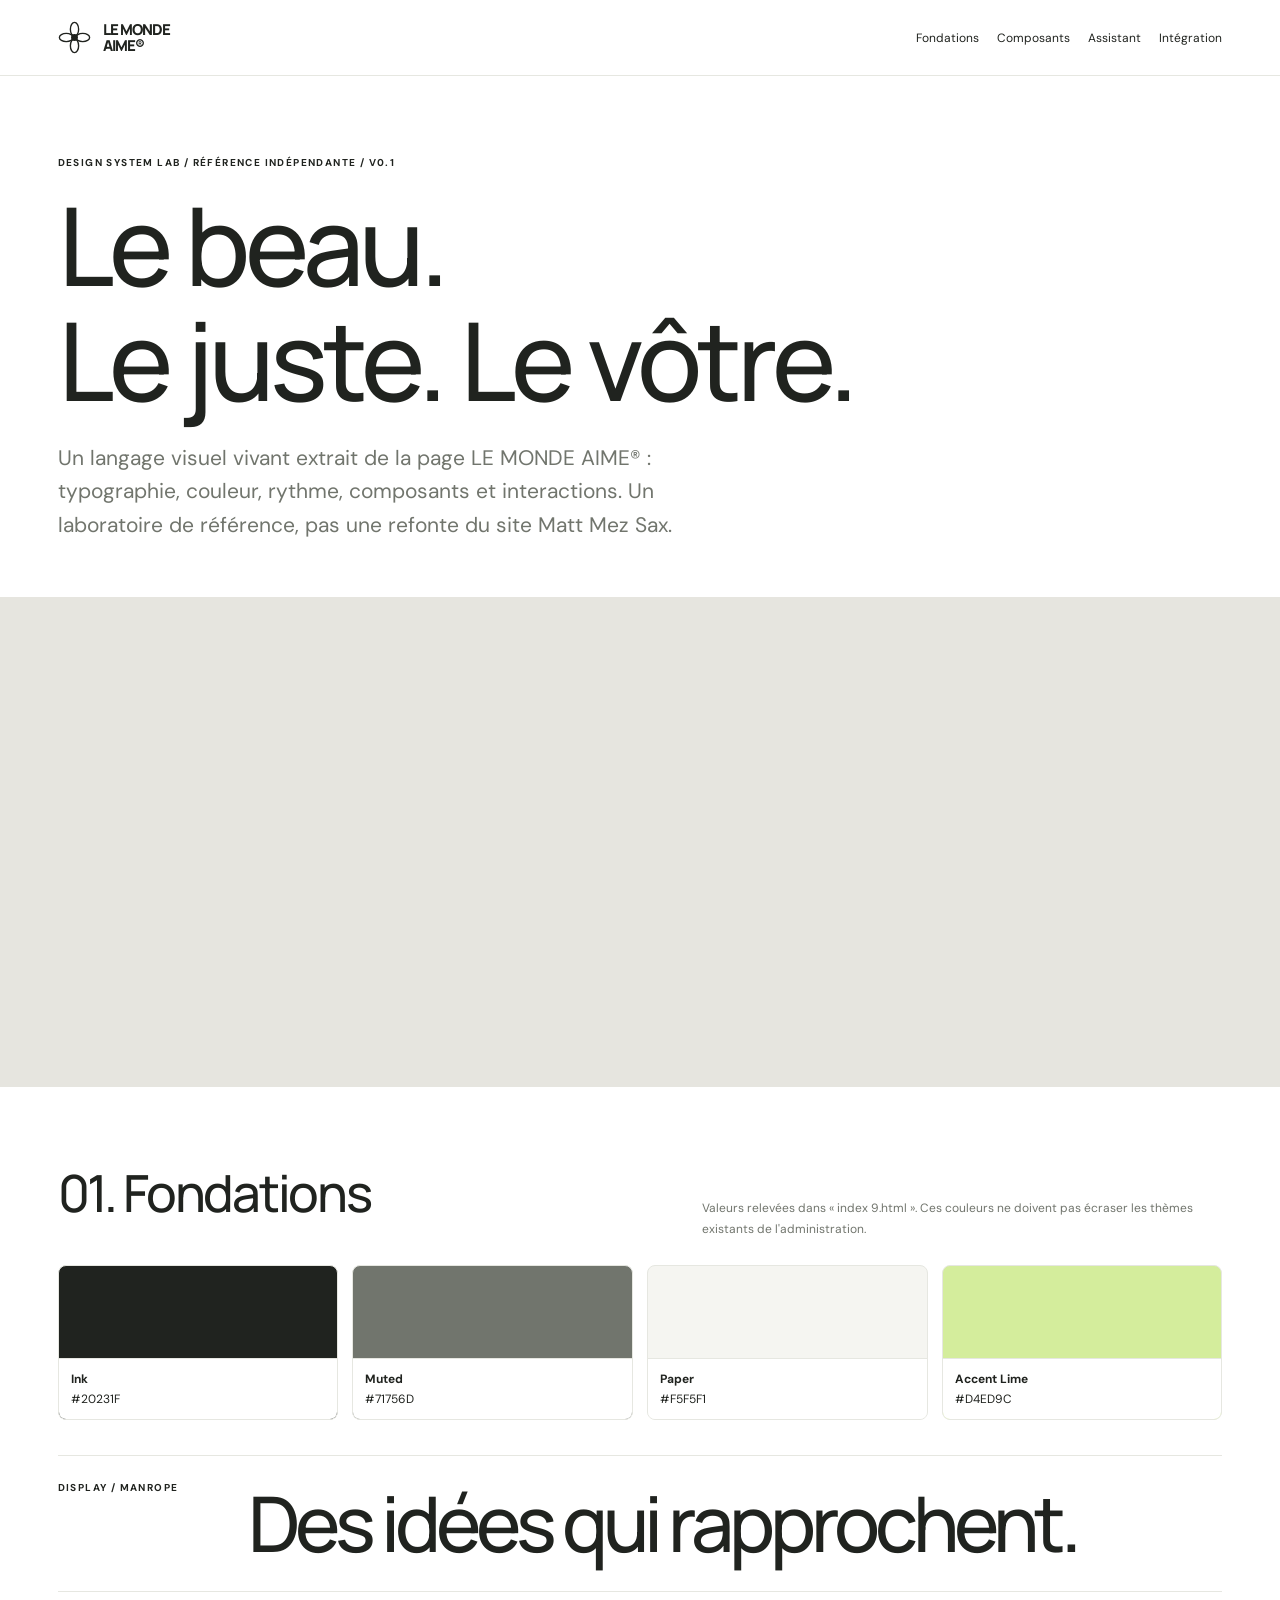
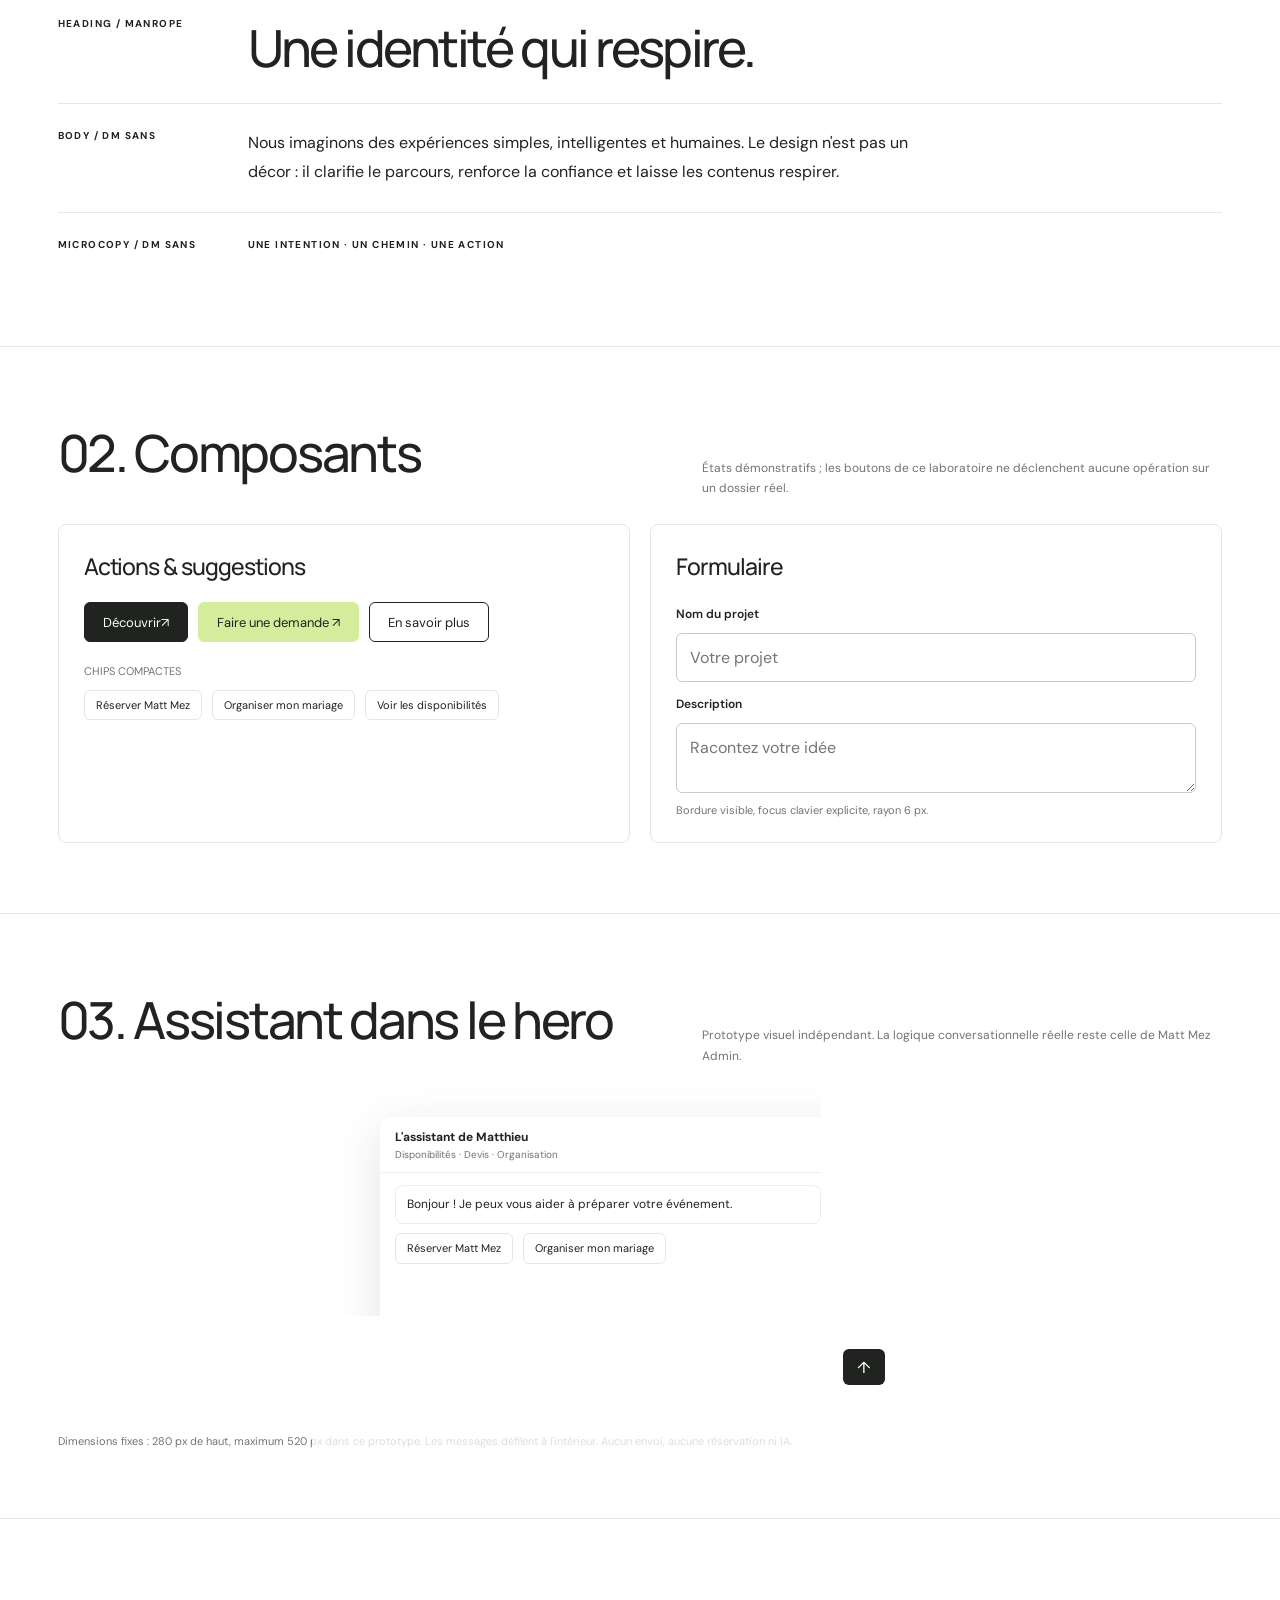
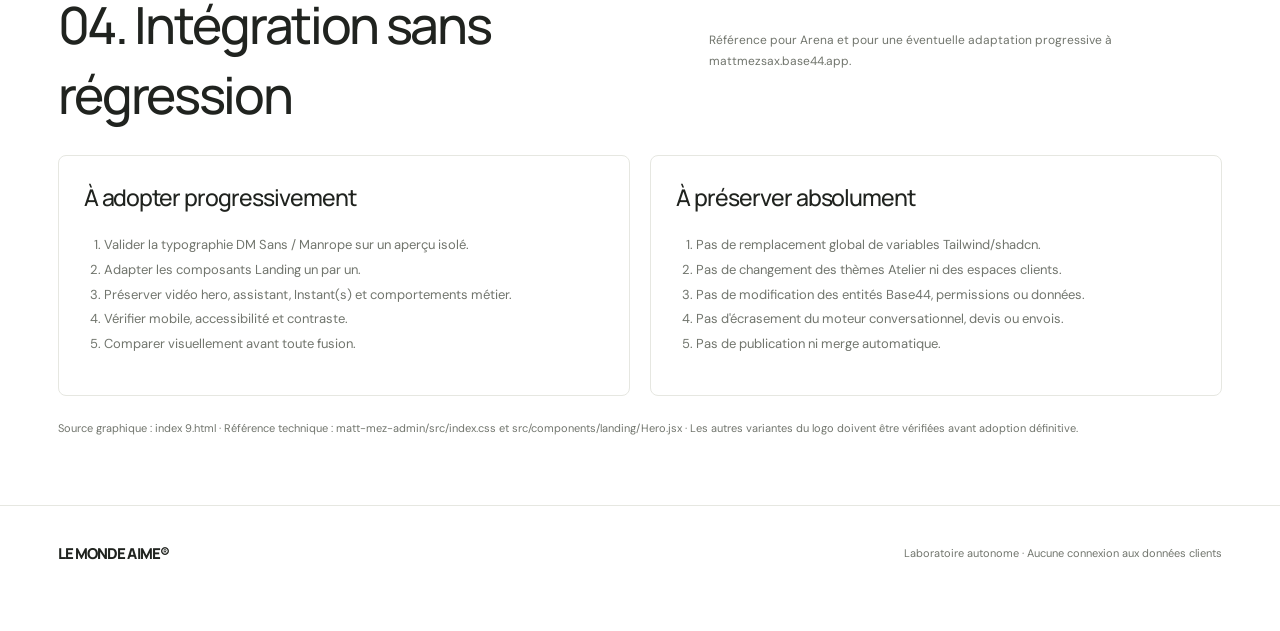
==== index.html @ 3b931509 "Add standalone AIME design system reference lab" ====
<!doctype html>
<html lang="fr"><head><meta charset="utf-8"><meta name="viewport" content="width=device-width,initial-scale=1"><meta name="theme-color" content="#ffffff"><title>LE MONDE AIME® — Design System Lab</title>
<link rel="preconnect" href="https://fonts.googleapis.com"><link rel="preconnect" href="https://fonts.gstatic.com" crossorigin><link href="https://fonts.googleapis.com/css2?family=DM+Sans:wght@400;500;600;700&family=Manrope:wght@400;500;600;700;800&display=swap" rel="stylesheet">
<style>
:root{--ink:#20231f;--muted:#71756d;--line:#e6e7e1;--paper:#f5f5f1;--lime:#d4ed9c;--white:#fff;--body:"DM Sans",sans-serif;--heading:"Manrope",sans-serif;--space:clamp(20px,4.5vw,72px);--ease:cubic-bezier(.22,1,.36,1);--radius:8px}
*{box-sizing:border-box}html{scroll-behavior:smooth}body{margin:0;color:var(--ink);background:#fff;font-family:var(--body);-webkit-font-smoothing:antialiased}h1,h2,h3,p{margin:0}h1,h2,h3{font-family:var(--heading);font-weight:500;letter-spacing:-.045em}a{color:inherit}button,input,textarea{font:inherit}button{cursor:pointer}button:focus-visible,a:focus-visible,input:focus-visible,textarea:focus-visible{outline:2px solid #587238;outline-offset:4px} .wrap{max-width:1480px;margin:auto;padding-inline:var(--space)}.top{display:flex;justify-content:space-between;align-items:center;gap:20px;min-height:76px;border-bottom:1px solid var(--line)}.wordmark{display:flex;align-items:center;gap:12px;font:800 15px/1.03 var(--heading);letter-spacing:-.06em;text-decoration:none}.mark{width:33px;height:33px;color:var(--ink)}.top nav{display:flex;flex-wrap:wrap;gap:18px;font-size:12px}.top nav a{text-decoration:none}.eyebrow{font-size:10px;letter-spacing:.14em;text-transform:uppercase;font-weight:700}.intro{padding-block:80px 55px}.intro h1{font-size:clamp(48px,8.5vw,112px);max-width:980px;line-height:1.06;margin:18px 0 24px}.lead{font-size:clamp(15px,1.7vw,21px);color:var(--muted);line-height:1.6;max-width:690px}.hero-image{height:min(50vw,490px);min-height:250px;background:#e6e5df url("https://images.unsplash.com/photo-1475924156734-496f6cac6ec1?auto=format&fit=crop&w=1800&q=85") center/cover}.section{padding-block:70px;border-bottom:1px solid var(--line)}.section-heading{display:flex;align-items:baseline;justify-content:space-between;gap:20px;margin-bottom:26px}.section h2{font-size:clamp(30px,4vw,52px)}.note{font-size:12px;color:var(--muted);line-height:1.7;max-width:520px}.grid{display:grid;grid-template-columns:repeat(4,minmax(0,1fr));gap:14px}.swatch{min-height:155px;border:1px solid var(--line);border-radius:var(--radius);display:flex;flex-direction:column;justify-content:end;overflow:hidden}.swatch span{padding:12px;background:#fff;font-size:12px;border-top:1px solid var(--line)}.swatch b{display:block;margin-bottom:4px}.type-row{display:grid;grid-template-columns:165px 1fr;gap:25px;padding:25px 0;border-top:1px solid var(--line)}.type-row .sample{min-width:0}.display{font:500 clamp(40px,6vw,86px)/1.1 var(--heading);letter-spacing:-.065em}.heading{font:500 clamp(28px,4vw,52px)/1.2 var(--heading);letter-spacing:-.05em}.bodycopy{font-size:16px;line-height:1.8;max-width:690px}.components{display:grid;grid-template-columns:1fr 1fr;gap:20px}.panel{border:1px solid var(--line);padding:25px;border-radius:var(--radius);min-width:0}.panel h3{font-size:23px;margin-bottom:20px}.stack{display:flex;gap:10px;flex-wrap:wrap;align-items:center}.btn,.chip{min-height:40px;display:inline-flex;align-items:center;justify-content:center;padding:10px 18px;border:1px solid var(--ink);background:#fff;border-radius:6px;text-decoration:none;font-size:13px;color:var(--ink);transition:transform .2s var(--ease),background .2s}.btn:hover,.chip:hover{transform:translateY(-2px)}.btn.dark{background:var(--ink);color:#fff}.btn.lime{background:var(--lime);border-color:var(--lime)}.chip{min-height:30px;font-size:11px;padding:6px 11px;border-color:var(--line)}.field{display:block;width:100%;margin:10px 0;padding:13px;border:1px solid #c9ccc2;border-radius:6px;background:#fff;color:var(--ink)}.field-label{font-size:12px;font-weight:600}.glass-demo{min-height:330px;padding:20px;display:grid;place-items:center;background:url("https://images.unsplash.com/photo-1519741497674-611481863552?auto=format&fit=crop&w=1200&q=80") center/cover;border-radius:8px}.chat{width:min(100%,520px);height:280px;display:flex;flex-direction:column;border-radius:12px;background:rgba(255,255,255,.76);backdrop-filter:blur(20px);-webkit-backdrop-filter:blur(20px);border:1px solid rgba(255,255,255,.65);box-shadow:0 12px 45px #1e241d20;overflow:hidden}.chat-head,.chat-foot{padding:11px 14px;flex:none}.chat-head{border-bottom:1px solid #20231f16;font-size:12px;font-weight:700}.chat-head small{display:block;color:var(--muted);font-weight:400;margin-top:3px}.chat-log{overflow-y:auto;flex:1;min-height:0;padding:12px 14px;font-size:12px;line-height:1.55}.bubble{background:#ffffffd9;border:1px solid #20231f14;border-radius:8px;padding:9px 11px;max-width:87%;margin-bottom:9px}.chat-foot{border-top:1px solid #20231f18;display:flex;gap:7px}.chat-foot input{flex:1;min-width:0;border:1px solid #20231f25;border-radius:6px;background:#fff9;padding:9px;font-size:12px}.chat-foot button{background:var(--ink);color:white;border:0;border-radius:6px;padding:0 14px}.list{font-size:13px;line-height:1.9;padding-left:20px;color:var(--muted)}.mini{font-size:11px;color:var(--muted)}.footer{padding-block:40px 70px;display:flex;justify-content:space-between;gap:25px;flex-wrap:wrap}.copy{padding:10px 13px;background:var(--paper);border:1px solid var(--line);border-radius:5px;font-size:11px}.status{font-size:11px;color:var(--muted)}@media(max-width:800px){.grid{grid-template-columns:repeat(2,1fr)}.components{grid-template-columns:1fr}.type-row{grid-template-columns:1fr;gap:10px}.top{align-items:start;flex-direction:column;padding-block:20px}.intro{padding-block:55px 35px}}@media(prefers-reduced-motion:reduce){*,*:before,*:after{scroll-behavior:auto!important;transition:none!important}}
</style></head><body>
<header class="wrap top"><a class="wordmark" href="#" aria-label="LE MONDE AIME — Design System"><svg class="mark" viewBox="0 0 48 48" fill="none" aria-hidden="true"><circle cx="24" cy="24" r="5" fill="currentColor"/><g stroke="currentColor" stroke-width="2"><ellipse cx="24" cy="12" rx="6" ry="10"/><ellipse cx="24" cy="36" rx="6" ry="10"/><ellipse cx="12" cy="24" rx="10" ry="6"/><ellipse cx="36" cy="24" rx="10" ry="6"/></g></svg><span>LE MONDE<br>AIME®</span></a><nav aria-label="Sections"><a href="#fondations">Fondations</a><a href="#composants">Composants</a><a href="#assistant">Assistant</a><a href="#integration">Intégration</a></nav></header>
<main><div class="wrap intro"><div class="eyebrow">Design system lab / Référence indépendante / v0.1</div><h1>Le beau.<br>Le juste. Le vôtre.</h1><p class="lead">Un langage visuel vivant extrait de la page LE MONDE AIME® : typographie, couleur, rythme, composants et interactions. Un laboratoire de référence, pas une refonte du site Matt Mez Sax.</p></div><div class="hero-image" role="img" aria-label="Photographie éditoriale immersive"></div>
<section class="wrap section" id="fondations"><div class="section-heading"><h2>01. Fondations</h2><p class="note">Valeurs relevées dans « index 9.html ». Ces couleurs ne doivent pas écraser les thèmes existants de l'administration.</p></div><div class="grid">
<div class="swatch" style="background:#20231f"><span><b>Ink</b>#20231F</span></div><div class="swatch" style="background:#71756d"><span><b>Muted</b>#71756D</span></div><div class="swatch" style="background:#f5f5f1"><span><b>Paper</b>#F5F5F1</span></div><div class="swatch" style="background:#d4ed9c"><span><b>Accent Lime</b>#D4ED9C</span></div></div>
<div style="margin-top:35px"><div class="type-row"><span class="eyebrow">Display / Manrope</span><div class="sample display">Des idées qui rapprochent.</div></div><div class="type-row"><span class="eyebrow">Heading / Manrope</span><div class="sample heading">Une identité qui respire.</div></div><div class="type-row"><span class="eyebrow">Body / DM Sans</span><p class="sample bodycopy">Nous imaginons des expériences simples, intelligentes et humaines. Le design n'est pas un décor : il clarifie le parcours, renforce la confiance et laisse les contenus respirer.</p></div><div class="type-row"><span class="eyebrow">Microcopy / DM Sans</span><span class="eyebrow">Une intention · un chemin · une action</span></div></div></section>
<section class="wrap section" id="composants"><div class="section-heading"><h2>02. Composants</h2><p class="note">États démonstratifs ; les boutons de ce laboratoire ne déclenchent aucune opération sur un dossier réel.</p></div><div class="components"><div class="panel"><h3>Actions & suggestions</h3><div class="stack"><button class="btn dark" type="button">Découvrir <span aria-hidden="true">↗</span></button><button class="btn lime" type="button">Faire une demande ↗</button><button class="btn" type="button">En savoir plus</button></div><p class="mini" style="margin:22px 0 12px">CHIPS COMPACTES</p><div class="stack"><button class="chip" type="button">Réserver Matt Mez</button><button class="chip" type="button">Organiser mon mariage</button><button class="chip" type="button">Voir les disponibilités</button></div></div><div class="panel"><h3>Formulaire</h3><label class="field-label" for="name">Nom du projet</label><input class="field" id="name" placeholder="Votre projet"><label class="field-label" for="description">Description</label><textarea class="field" id="description" rows="2" placeholder="Racontez votre idée"></textarea><p class="mini">Bordure visible, focus clavier explicite, rayon 6 px.</p></div></div></section>
<section class="wrap section" id="assistant"><div class="section-heading"><h2>03. Assistant dans le hero</h2><p class="note">Prototype visuel indépendant. La logique conversationnelle réelle reste celle de Matt Mez Admin.</p></div><div class="glass-demo"><div class="chat"><div class="chat-head">L'assistant de Matthieu<small>Disponibilités · Devis · Organisation</small></div><div class="chat-log" id="messages" aria-live="polite"><div class="bubble">Bonjour ! Je peux vous aider à préparer votre événement.</div><div class="stack"><button type="button" class="chip" data-suggest="Je souhaite réserver Matt Mez.">Réserver Matt Mez</button><button type="button" class="chip" data-suggest="Je souhaite organiser mon mariage.">Organiser mon mariage</button></div></div><form class="chat-foot" id="demo-form"><input id="demo-input" aria-label="Votre message" placeholder="Écrivez votre message…"><button type="submit" aria-label="Afficher le message de démonstration">↑</button></form></div></div><p class="mini" style="margin-top:12px">Dimensions fixes : 280 px de haut, maximum 520 px dans ce prototype. Les messages défilent à l'intérieur. Aucun envoi, aucune réservation ni IA.</p></section>
<section class="wrap section" id="integration"><div class="section-heading"><h2>04. Intégration sans régression</h2><p class="note">Référence pour Arena et pour une éventuelle adaptation progressive à mattmezsax.base44.app.</p></div><div class="components"><div class="panel"><h3>À adopter progressivement</h3><ol class="list"><li>Valider la typographie DM Sans / Manrope sur un aperçu isolé.</li><li>Adapter les composants Landing un par un.</li><li>Préserver vidéo hero, assistant, Instant(s) et comportements métier.</li><li>Vérifier mobile, accessibilité et contraste.</li><li>Comparer visuellement avant toute fusion.</li></ol></div><div class="panel"><h3>À préserver absolument</h3><ol class="list"><li>Pas de remplacement global de variables Tailwind/shadcn.</li><li>Pas de changement des thèmes Atelier ni des espaces clients.</li><li>Pas de modification des entités Base44, permissions ou données.</li><li>Pas d'écrasement du moteur conversationnel, devis ou envois.</li><li>Pas de publication ni merge automatique.</li></ol></div></div><p class="mini" style="margin-top:25px">Source graphique : index 9.html · Référence technique : matt-mez-admin/src/index.css et src/components/landing/Hero.jsx · Les autres variantes du logo doivent être vérifiées avant adoption définitive.</p></section></main>
<footer class="wrap footer"><span class="wordmark">LE MONDE AIME®</span><span class="status">Laboratoire autonome · Aucune connexion aux données clients</span></footer>
<script>
document.querySelectorAll("[data-suggest]").forEach(b=>b.addEventListener("click",()=>{document.querySelector("#demo-input").value=b.dataset.suggest;document.querySelector("#demo-input").focus()}));
document.querySelector("#demo-form").addEventListener("submit",e=>{e.preventDefault();const input=document.querySelector("#demo-input"),v=input.value.trim();if(!v)return;const el=document.createElement("div");el.className="bubble";el.style.marginLeft="auto";el.textContent=v;document.querySelector("#messages").append(el);input.value="";document.querySelector("#messages").scrollTop=document.querySelector("#messages").scrollHeight});
</script></body></html>
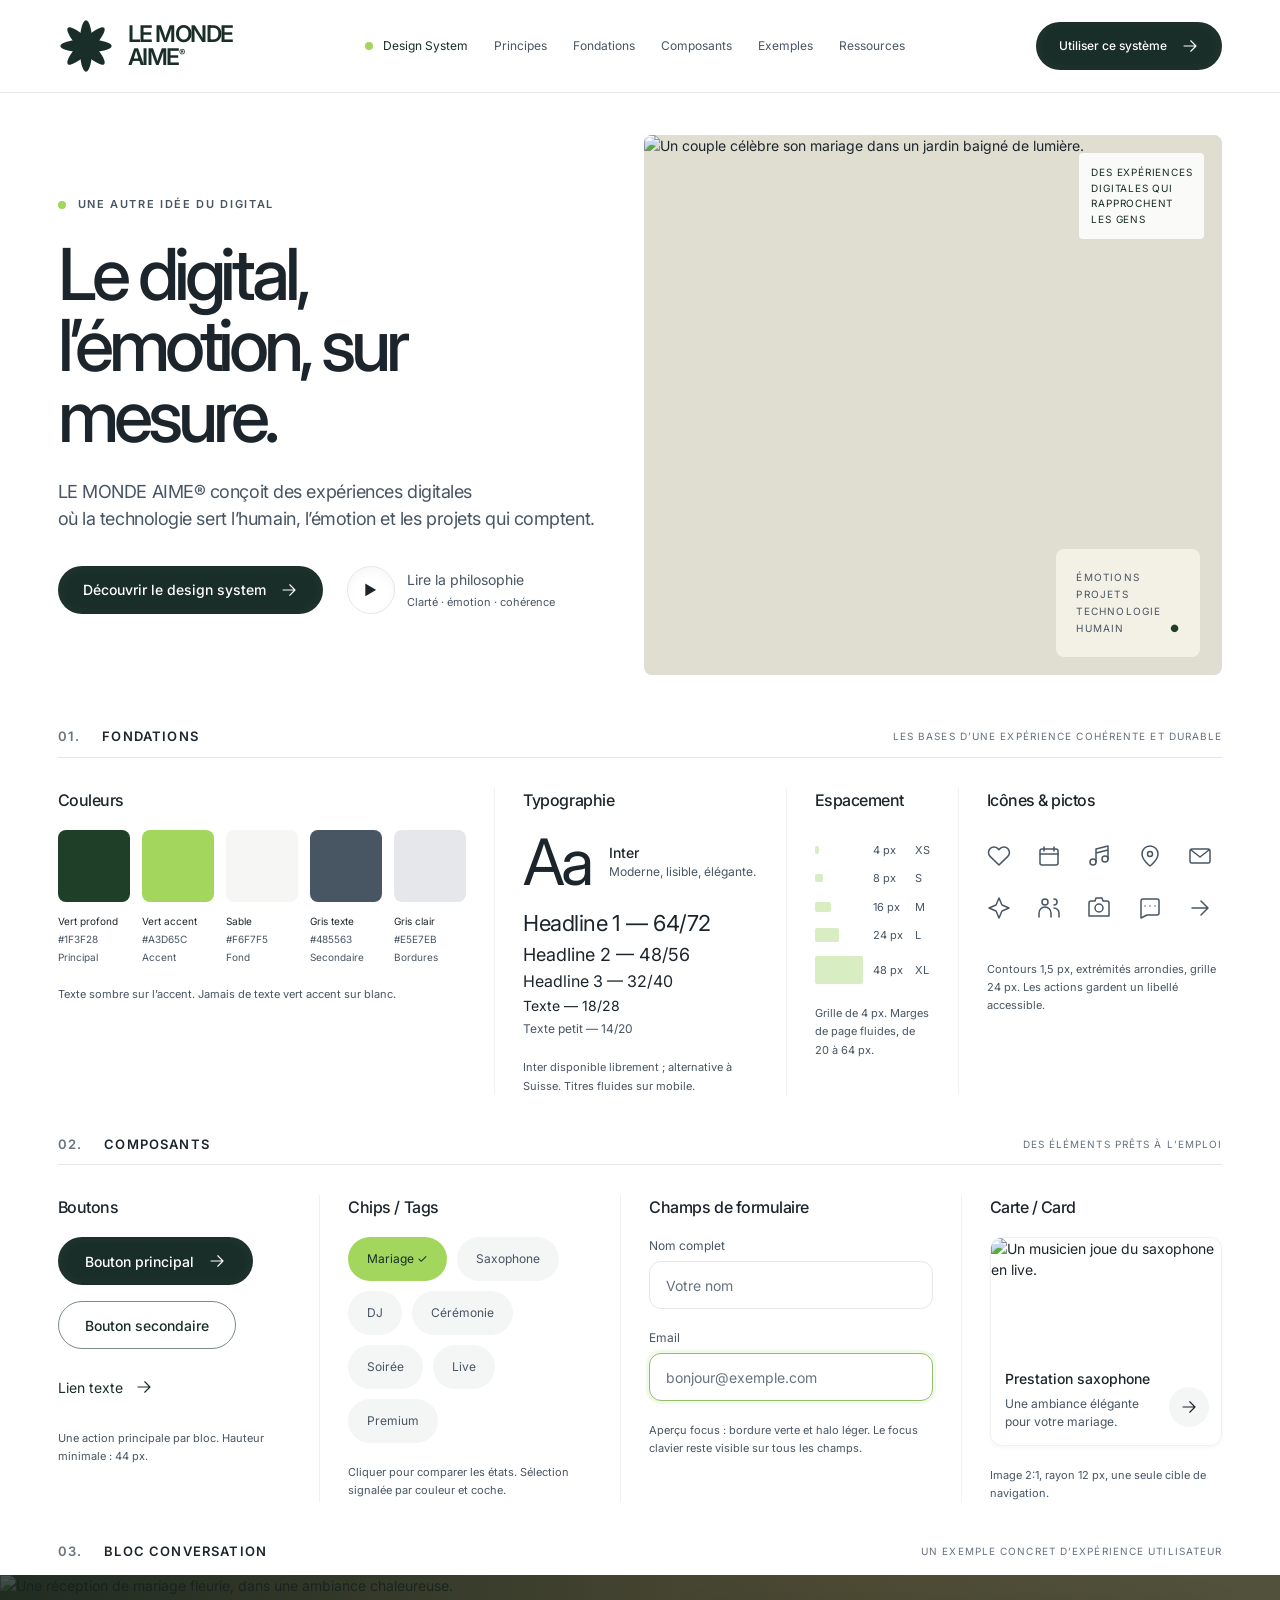
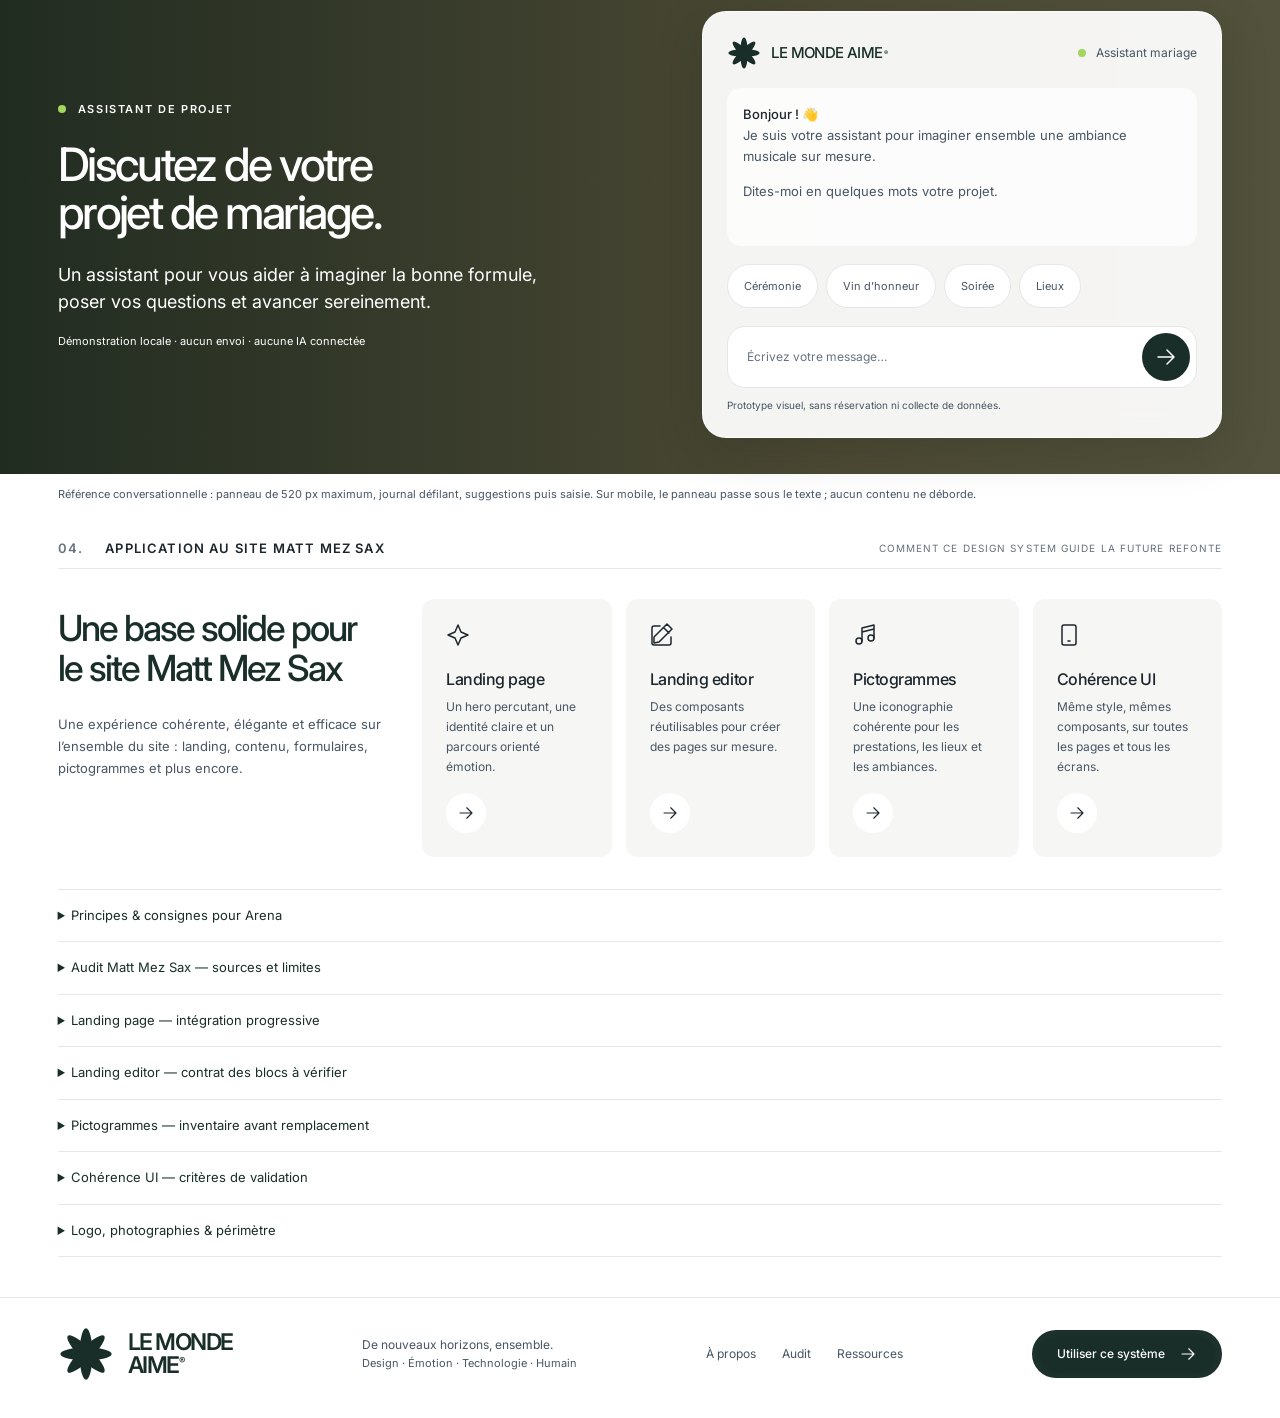
==== commit 770a84c7: "Rebuild editorial design system and local conversational reference Co-authored-by: mattmezstitchlab " ====
--- a/index.html
+++ b/index.html
@@ -1,20 +1,190 @@
 <!doctype html>
-<html lang="fr"><head><meta charset="utf-8"><meta name="viewport" content="width=device-width,initial-scale=1"><meta name="theme-color" content="#ffffff"><title>LE MONDE AIME® — Design System Lab</title>
-<link rel="preconnect" href="https://fonts.googleapis.com"><link rel="preconnect" href="https://fonts.gstatic.com" crossorigin><link href="https://fonts.googleapis.com/css2?family=DM+Sans:wght@400;500;600;700&family=Manrope:wght@400;500;600;700;800&display=swap" rel="stylesheet">
-<style>
-:root{--ink:#20231f;--muted:#71756d;--line:#e6e7e1;--paper:#f5f5f1;--lime:#d4ed9c;--white:#fff;--body:"DM Sans",sans-serif;--heading:"Manrope",sans-serif;--space:clamp(20px,4.5vw,72px);--ease:cubic-bezier(.22,1,.36,1);--radius:8px}
-*{box-sizing:border-box}html{scroll-behavior:smooth}body{margin:0;color:var(--ink);background:#fff;font-family:var(--body);-webkit-font-smoothing:antialiased}h1,h2,h3,p{margin:0}h1,h2,h3{font-family:var(--heading);font-weight:500;letter-spacing:-.045em}a{color:inherit}button,input,textarea{font:inherit}button{cursor:pointer}button:focus-visible,a:focus-visible,input:focus-visible,textarea:focus-visible{outline:2px solid #587238;outline-offset:4px} .wrap{max-width:1480px;margin:auto;padding-inline:var(--space)}.top{display:flex;justify-content:space-between;align-items:center;gap:20px;min-height:76px;border-bottom:1px solid var(--line)}.wordmark{display:flex;align-items:center;gap:12px;font:800 15px/1.03 var(--heading);letter-spacing:-.06em;text-decoration:none}.mark{width:33px;height:33px;color:var(--ink)}.top nav{display:flex;flex-wrap:wrap;gap:18px;font-size:12px}.top nav a{text-decoration:none}.eyebrow{font-size:10px;letter-spacing:.14em;text-transform:uppercase;font-weight:700}.intro{padding-block:80px 55px}.intro h1{font-size:clamp(48px,8.5vw,112px);max-width:980px;line-height:1.06;margin:18px 0 24px}.lead{font-size:clamp(15px,1.7vw,21px);color:var(--muted);line-height:1.6;max-width:690px}.hero-image{height:min(50vw,490px);min-height:250px;background:#e6e5df url("https://images.unsplash.com/photo-1475924156734-496f6cac6ec1?auto=format&fit=crop&w=1800&q=85") center/cover}.section{padding-block:70px;border-bottom:1px solid var(--line)}.section-heading{display:flex;align-items:baseline;justify-content:space-between;gap:20px;margin-bottom:26px}.section h2{font-size:clamp(30px,4vw,52px)}.note{font-size:12px;color:var(--muted);line-height:1.7;max-width:520px}.grid{display:grid;grid-template-columns:repeat(4,minmax(0,1fr));gap:14px}.swatch{min-height:155px;border:1px solid var(--line);border-radius:var(--radius);display:flex;flex-direction:column;justify-content:end;overflow:hidden}.swatch span{padding:12px;background:#fff;font-size:12px;border-top:1px solid var(--line)}.swatch b{display:block;margin-bottom:4px}.type-row{display:grid;grid-template-columns:165px 1fr;gap:25px;padding:25px 0;border-top:1px solid var(--line)}.type-row .sample{min-width:0}.display{font:500 clamp(40px,6vw,86px)/1.1 var(--heading);letter-spacing:-.065em}.heading{font:500 clamp(28px,4vw,52px)/1.2 var(--heading);letter-spacing:-.05em}.bodycopy{font-size:16px;line-height:1.8;max-width:690px}.components{display:grid;grid-template-columns:1fr 1fr;gap:20px}.panel{border:1px solid var(--line);padding:25px;border-radius:var(--radius);min-width:0}.panel h3{font-size:23px;margin-bottom:20px}.stack{display:flex;gap:10px;flex-wrap:wrap;align-items:center}.btn,.chip{min-height:40px;display:inline-flex;align-items:center;justify-content:center;padding:10px 18px;border:1px solid var(--ink);background:#fff;border-radius:6px;text-decoration:none;font-size:13px;color:var(--ink);transition:transform .2s var(--ease),background .2s}.btn:hover,.chip:hover{transform:translateY(-2px)}.btn.dark{background:var(--ink);color:#fff}.btn.lime{background:var(--lime);border-color:var(--lime)}.chip{min-height:30px;font-size:11px;padding:6px 11px;border-color:var(--line)}.field{display:block;width:100%;margin:10px 0;padding:13px;border:1px solid #c9ccc2;border-radius:6px;background:#fff;color:var(--ink)}.field-label{font-size:12px;font-weight:600}.glass-demo{min-height:330px;padding:20px;display:grid;place-items:center;background:url("https://images.unsplash.com/photo-1519741497674-611481863552?auto=format&fit=crop&w=1200&q=80") center/cover;border-radius:8px}.chat{width:min(100%,520px);height:280px;display:flex;flex-direction:column;border-radius:12px;background:rgba(255,255,255,.76);backdrop-filter:blur(20px);-webkit-backdrop-filter:blur(20px);border:1px solid rgba(255,255,255,.65);box-shadow:0 12px 45px #1e241d20;overflow:hidden}.chat-head,.chat-foot{padding:11px 14px;flex:none}.chat-head{border-bottom:1px solid #20231f16;font-size:12px;font-weight:700}.chat-head small{display:block;color:var(--muted);font-weight:400;margin-top:3px}.chat-log{overflow-y:auto;flex:1;min-height:0;padding:12px 14px;font-size:12px;line-height:1.55}.bubble{background:#ffffffd9;border:1px solid #20231f14;border-radius:8px;padding:9px 11px;max-width:87%;margin-bottom:9px}.chat-foot{border-top:1px solid #20231f18;display:flex;gap:7px}.chat-foot input{flex:1;min-width:0;border:1px solid #20231f25;border-radius:6px;background:#fff9;padding:9px;font-size:12px}.chat-foot button{background:var(--ink);color:white;border:0;border-radius:6px;padding:0 14px}.list{font-size:13px;line-height:1.9;padding-left:20px;color:var(--muted)}.mini{font-size:11px;color:var(--muted)}.footer{padding-block:40px 70px;display:flex;justify-content:space-between;gap:25px;flex-wrap:wrap}.copy{padding:10px 13px;background:var(--paper);border:1px solid var(--line);border-radius:5px;font-size:11px}.status{font-size:11px;color:var(--muted)}@media(max-width:800px){.grid{grid-template-columns:repeat(2,1fr)}.components{grid-template-columns:1fr}.type-row{grid-template-columns:1fr;gap:10px}.top{align-items:start;flex-direction:column;padding-block:20px}.intro{padding-block:55px 35px}}@media(prefers-reduced-motion:reduce){*,*:before,*:after{scroll-behavior:auto!important;transition:none!important}}
-</style></head><body>
-<header class="wrap top"><a class="wordmark" href="#" aria-label="LE MONDE AIME — Design System"><svg class="mark" viewBox="0 0 48 48" fill="none" aria-hidden="true"><circle cx="24" cy="24" r="5" fill="currentColor"/><g stroke="currentColor" stroke-width="2"><ellipse cx="24" cy="12" rx="6" ry="10"/><ellipse cx="24" cy="36" rx="6" ry="10"/><ellipse cx="12" cy="24" rx="10" ry="6"/><ellipse cx="36" cy="24" rx="10" ry="6"/></g></svg><span>LE MONDE<br>AIME®</span></a><nav aria-label="Sections"><a href="#fondations">Fondations</a><a href="#composants">Composants</a><a href="#assistant">Assistant</a><a href="#integration">Intégration</a></nav></header>
-<main><div class="wrap intro"><div class="eyebrow">Design system lab / Référence indépendante / v0.1</div><h1>Le beau.<br>Le juste. Le vôtre.</h1><p class="lead">Un langage visuel vivant extrait de la page LE MONDE AIME® : typographie, couleur, rythme, composants et interactions. Un laboratoire de référence, pas une refonte du site Matt Mez Sax.</p></div><div class="hero-image" role="img" aria-label="Photographie éditoriale immersive"></div>
-<section class="wrap section" id="fondations"><div class="section-heading"><h2>01. Fondations</h2><p class="note">Valeurs relevées dans « index 9.html ». Ces couleurs ne doivent pas écraser les thèmes existants de l'administration.</p></div><div class="grid">
-<div class="swatch" style="background:#20231f"><span><b>Ink</b>#20231F</span></div><div class="swatch" style="background:#71756d"><span><b>Muted</b>#71756D</span></div><div class="swatch" style="background:#f5f5f1"><span><b>Paper</b>#F5F5F1</span></div><div class="swatch" style="background:#d4ed9c"><span><b>Accent Lime</b>#D4ED9C</span></div></div>
-<div style="margin-top:35px"><div class="type-row"><span class="eyebrow">Display / Manrope</span><div class="sample display">Des idées qui rapprochent.</div></div><div class="type-row"><span class="eyebrow">Heading / Manrope</span><div class="sample heading">Une identité qui respire.</div></div><div class="type-row"><span class="eyebrow">Body / DM Sans</span><p class="sample bodycopy">Nous imaginons des expériences simples, intelligentes et humaines. Le design n'est pas un décor : il clarifie le parcours, renforce la confiance et laisse les contenus respirer.</p></div><div class="type-row"><span class="eyebrow">Microcopy / DM Sans</span><span class="eyebrow">Une intention · un chemin · une action</span></div></div></section>
-<section class="wrap section" id="composants"><div class="section-heading"><h2>02. Composants</h2><p class="note">États démonstratifs ; les boutons de ce laboratoire ne déclenchent aucune opération sur un dossier réel.</p></div><div class="components"><div class="panel"><h3>Actions & suggestions</h3><div class="stack"><button class="btn dark" type="button">Découvrir <span aria-hidden="true">↗</span></button><button class="btn lime" type="button">Faire une demande ↗</button><button class="btn" type="button">En savoir plus</button></div><p class="mini" style="margin:22px 0 12px">CHIPS COMPACTES</p><div class="stack"><button class="chip" type="button">Réserver Matt Mez</button><button class="chip" type="button">Organiser mon mariage</button><button class="chip" type="button">Voir les disponibilités</button></div></div><div class="panel"><h3>Formulaire</h3><label class="field-label" for="name">Nom du projet</label><input class="field" id="name" placeholder="Votre projet"><label class="field-label" for="description">Description</label><textarea class="field" id="description" rows="2" placeholder="Racontez votre idée"></textarea><p class="mini">Bordure visible, focus clavier explicite, rayon 6 px.</p></div></div></section>
-<section class="wrap section" id="assistant"><div class="section-heading"><h2>03. Assistant dans le hero</h2><p class="note">Prototype visuel indépendant. La logique conversationnelle réelle reste celle de Matt Mez Admin.</p></div><div class="glass-demo"><div class="chat"><div class="chat-head">L'assistant de Matthieu<small>Disponibilités · Devis · Organisation</small></div><div class="chat-log" id="messages" aria-live="polite"><div class="bubble">Bonjour ! Je peux vous aider à préparer votre événement.</div><div class="stack"><button type="button" class="chip" data-suggest="Je souhaite réserver Matt Mez.">Réserver Matt Mez</button><button type="button" class="chip" data-suggest="Je souhaite organiser mon mariage.">Organiser mon mariage</button></div></div><form class="chat-foot" id="demo-form"><input id="demo-input" aria-label="Votre message" placeholder="Écrivez votre message…"><button type="submit" aria-label="Afficher le message de démonstration">↑</button></form></div></div><p class="mini" style="margin-top:12px">Dimensions fixes : 280 px de haut, maximum 520 px dans ce prototype. Les messages défilent à l'intérieur. Aucun envoi, aucune réservation ni IA.</p></section>
-<section class="wrap section" id="integration"><div class="section-heading"><h2>04. Intégration sans régression</h2><p class="note">Référence pour Arena et pour une éventuelle adaptation progressive à mattmezsax.base44.app.</p></div><div class="components"><div class="panel"><h3>À adopter progressivement</h3><ol class="list"><li>Valider la typographie DM Sans / Manrope sur un aperçu isolé.</li><li>Adapter les composants Landing un par un.</li><li>Préserver vidéo hero, assistant, Instant(s) et comportements métier.</li><li>Vérifier mobile, accessibilité et contraste.</li><li>Comparer visuellement avant toute fusion.</li></ol></div><div class="panel"><h3>À préserver absolument</h3><ol class="list"><li>Pas de remplacement global de variables Tailwind/shadcn.</li><li>Pas de changement des thèmes Atelier ni des espaces clients.</li><li>Pas de modification des entités Base44, permissions ou données.</li><li>Pas d'écrasement du moteur conversationnel, devis ou envois.</li><li>Pas de publication ni merge automatique.</li></ol></div></div><p class="mini" style="margin-top:25px">Source graphique : index 9.html · Référence technique : matt-mez-admin/src/index.css et src/components/landing/Hero.jsx · Les autres variantes du logo doivent être vérifiées avant adoption définitive.</p></section></main>
-<footer class="wrap footer"><span class="wordmark">LE MONDE AIME®</span><span class="status">Laboratoire autonome · Aucune connexion aux données clients</span></footer>
-<script>
-document.querySelectorAll("[data-suggest]").forEach(b=>b.addEventListener("click",()=>{document.querySelector("#demo-input").value=b.dataset.suggest;document.querySelector("#demo-input").focus()}));
-document.querySelector("#demo-form").addEventListener("submit",e=>{e.preventDefault();const input=document.querySelector("#demo-input"),v=input.value.trim();if(!v)return;const el=document.createElement("div");el.className="bubble";el.style.marginLeft="auto";el.textContent=v;document.querySelector("#messages").append(el);input.value="";document.querySelector("#messages").scrollTop=document.querySelector("#messages").scrollHeight});
-</script></body></html>+<html lang="fr">
+<head>
+  <meta charset="utf-8">
+  <meta name="viewport" content="width=device-width, initial-scale=1">
+  <meta name="theme-color" content="#1f3f28">
+  <meta name="description" content="LE MONDE AIME : fondations, composants et référence conversationnelle pour une refonte progressive de Matt Mez Sax.">
+  <title>LE MONDE AIME® — Design System</title>
+  <link rel="preconnect" href="https://fonts.googleapis.com">
+  <link rel="preconnect" href="https://fonts.gstatic.com" crossorigin>
+  <link href="https://fonts.googleapis.com/css2?family=Inter:wght@400;500;600;700&display=swap" rel="stylesheet">
+  <link rel="stylesheet" href="design-system.css">
+  <script src="design-system.js" defer></script>
+</head>
+<body>
+  <a class="skip-link" href="#contenu">Aller au contenu</a>
+  <svg class="svg-library" xmlns="http://www.w3.org/2000/svg" aria-hidden="true">
+    <defs>
+      <symbol id="flower" viewBox="0 0 48 48">
+        <ellipse cx="24" cy="24" rx="5.5" ry="22"/>
+        <ellipse cx="24" cy="24" rx="5.5" ry="22" transform="rotate(45 24 24)"/>
+        <ellipse cx="24" cy="24" rx="5.5" ry="22" transform="rotate(90 24 24)"/>
+        <ellipse cx="24" cy="24" rx="5.5" ry="22" transform="rotate(135 24 24)"/>
+      </symbol>
+      <symbol id="arrow" viewBox="0 0 24 24"><path d="M4 12h16m-7-7 7 7-7 7"/></symbol>
+      <symbol id="heart" viewBox="0 0 24 24"><path d="M20.8 4.6a5.5 5.5 0 0 0-7.8 0L12 5.7l-1.1-1.1a5.5 5.5 0 0 0-7.8 7.8L12 21l8.8-8.6a5.5 5.5 0 0 0 0-7.8Z"/></symbol>
+      <symbol id="calendar" viewBox="0 0 24 24"><rect x="3" y="5" width="18" height="16" rx="2"/><path d="M7 3v4m10-4v4M3 10h18"/></symbol>
+      <symbol id="music" viewBox="0 0 24 24"><path d="M9 18V5l12-3v13M9 9l12-3"/><ellipse cx="6" cy="18" rx="3" ry="3"/><ellipse cx="18" cy="15" rx="3" ry="3"/></symbol>
+      <symbol id="pin" viewBox="0 0 24 24"><path d="M20 10c0 6-8 12-8 12S4 16 4 10a8 8 0 1 1 16 0Z"/><circle cx="12" cy="10" r="2.5"/></symbol>
+      <symbol id="mail" viewBox="0 0 24 24"><rect x="2" y="5" width="20" height="14" rx="2"/><path d="m3 6 9 7 9-7"/></symbol>
+      <symbol id="spark" viewBox="0 0 24 24"><path d="m12 2 3 7 7 3-7 3-3 7-3-7-7-3 7-3Z"/></symbol>
+      <symbol id="people" viewBox="0 0 24 24"><circle cx="8" cy="6" r="3"/><path d="M2 21v-4a6 6 0 0 1 12 0v4m3-9a5 5 0 0 1 5 5v4"/><path d="M17 3a3 3 0 0 1 0 6"/></symbol>
+      <symbol id="camera" viewBox="0 0 24 24"><path d="M8 5 9 2h6l1 3h4a2 2 0 0 1 2 2v13H2V7a2 2 0 0 1 2-2Z"/><circle cx="12" cy="12" r="4"/></symbol>
+      <symbol id="chat" viewBox="0 0 24 24"><path d="M5 3h14a2 2 0 0 1 2 2v12a2 2 0 0 1-2 2H9l-6 3V5a2 2 0 0 1 2-2Z"/><path d="M7 10h.01M12 10h.01M17 10h.01"/></symbol>
+      <symbol id="edit" viewBox="0 0 24 24"><path d="m14 5 5 5M4 20l5-1L22 6l-5-5L4 14Z"/><path d="M10 3H4a2 2 0 0 0-2 2v15a2 2 0 0 0 2 2h15a2 2 0 0 0 2-2v-6"/></symbol>
+      <symbol id="phone" viewBox="0 0 24 24"><rect x="5" y="2" width="14" height="20" rx="2"/><path d="M11 18h2"/></symbol>
+    </defs>
+  </svg>
+  <header class="site-header">
+    <div class="wrap header-inner">
+      <a class="brand" href="#accueil" aria-label="LE MONDE AIME — accueil">
+        <svg class="flower" aria-hidden="true"><use href="#flower"/></svg>
+        <span>LE MONDE<br>AIME<sup>®</sup></span>
+      </a>
+      <nav aria-label="Navigation principale">
+        <a class="nav-current" href="#accueil" aria-current="page">Design System</a>
+        <a href="#principes">Principes</a><a href="#fondations">Fondations</a>
+        <a href="#composants">Composants</a><a href="#assistant">Exemples</a><a href="#ressources">Ressources</a>
+      </nav>
+      <a class="button primary header-cta" href="#integration">Utiliser ce système <svg class="icon" aria-hidden="true"><use href="#arrow"/></svg></a>
+    </div>
+  </header>
+  <main id="contenu">
+    <section class="wrap hero" id="accueil" aria-labelledby="hero-title">
+      <div class="hero-copy">
+        <p class="eyebrow dot">Une autre idée du digital</p>
+        <h1 id="hero-title">Le digital,<br>l’émotion, sur<br>mesure.</h1>
+        <p class="lead">LE MONDE AIME® conçoit des expériences digitales<br class="desktop-break"> où la technologie sert l’humain, l’émotion et les projets qui comptent.</p>
+        <div class="hero-actions">
+          <a class="button primary" href="#fondations">Découvrir le design system <svg class="icon" aria-hidden="true"><use href="#arrow"/></svg></a>
+          <a class="philosophy-link" href="#principes"><span class="play" aria-hidden="true">▶</span><span>Lire la philosophie<br><small>Clarté · émotion · cohérence</small></span></a>
+        </div>
+      </div>
+      <figure class="hero-visual">
+        <img src="https://images.unsplash.com/photo-1532712938310-34cb3982ef74?auto=format&amp;fit=crop&amp;w=1200&amp;q=85" alt="Un couple célèbre son mariage dans un jardin baigné de lumière." width="1200" height="1100" fetchpriority="high">
+        <figcaption><span class="image-caption">Des expériences<br>digitales qui<br>rapprochent<br>les gens</span><span class="editorial-label">Émotions<br>Projets<br>Technologie<br>Humain <span aria-hidden="true">●</span></span></figcaption>
+      </figure>
+    </section>
+
+    <section class="wrap reference-section" id="fondations" aria-labelledby="foundations-title">
+      <div class="section-heading"><h2 id="foundations-title"><span>01.</span> Fondations</h2><p>Les bases d’une expérience cohérente et durable</p></div>
+      <div class="foundations-grid">
+        <article class="foundation colors">
+          <h3>Couleurs</h3>
+          <div class="swatches">
+            <div><span class="swatch deep"></span><strong>Vert profond</strong><code>#1F3F28</code><small>Principal</small></div>
+            <div><span class="swatch accent"></span><strong>Vert accent</strong><code>#A3D65C</code><small>Accent</small></div>
+            <div><span class="swatch sand"></span><strong>Sable</strong><code>#F6F7F5</code><small>Fond</small></div>
+            <div><span class="swatch gray"></span><strong>Gris texte</strong><code>#485563</code><small>Secondaire</small></div>
+            <div><span class="swatch light"></span><strong>Gris clair</strong><code>#E5E7EB</code><small>Bordures</small></div>
+          </div>
+          <p class="rule">Texte sombre sur l’accent. Jamais de texte vert accent sur blanc.</p>
+        </article>
+        <article class="foundation typography">
+          <h3>Typographie</h3><div class="type-preview"><span>Aa</span><p><strong>Inter</strong><br>Moderne, lisible, élégante.</p></div>
+          <p class="type-h1">Headline 1 — 64/72</p><p class="type-h2">Headline 2 — 48/56</p><p class="type-h3">Headline 3 — 32/40</p><p>Texte — 18/28</p><small>Texte petit — 14/20</small>
+          <p class="rule">Inter disponible librement ; alternative à Suisse. Titres fluides sur mobile.</p>
+        </article>
+        <article class="foundation spacing">
+          <h3>Espacement</h3>
+          <ul class="space-scale"><li><i style="--step:4"></i><span>4 px</span><small>XS</small></li><li><i style="--step:8"></i><span>8 px</span><small>S</small></li><li><i style="--step:16"></i><span>16 px</span><small>M</small></li><li><i style="--step:24"></i><span>24 px</span><small>L</small></li><li><i style="--step:48"></i><span>48 px</span><small>XL</small></li></ul>
+          <p class="rule">Grille de 4 px. Marges de page fluides, de 20 à 64 px.</p>
+        </article>
+        <article class="foundation pictograms">
+          <h3>Icônes &amp; pictos</h3>
+          <div class="icon-grid">
+            <svg class="icon" role="img" aria-label="Cœur"><use href="#heart"/></svg><svg class="icon" role="img" aria-label="Calendrier"><use href="#calendar"/></svg><svg class="icon" role="img" aria-label="Musique"><use href="#music"/></svg><svg class="icon" role="img" aria-label="Lieu"><use href="#pin"/></svg><svg class="icon" role="img" aria-label="Email"><use href="#mail"/></svg>
+            <svg class="icon" role="img" aria-label="Éclat"><use href="#spark"/></svg><svg class="icon" role="img" aria-label="Invités"><use href="#people"/></svg><svg class="icon" role="img" aria-label="Photographie"><use href="#camera"/></svg><svg class="icon" role="img" aria-label="Conversation"><use href="#chat"/></svg><svg class="icon" role="img" aria-label="Flèche"><use href="#arrow"/></svg>
+          </div>
+          <p class="rule">Contours 1,5 px, extrémités arrondies, grille 24 px. Les actions gardent un libellé accessible.</p>
+        </article>
+      </div>
+    </section>
+
+    <section class="wrap reference-section" id="composants" aria-labelledby="components-title">
+      <div class="section-heading"><h2 id="components-title"><span>02.</span> Composants</h2><p>Des éléments prêts à l’emploi</p></div>
+      <div class="components-grid">
+        <article class="component"><h3>Boutons</h3><div class="button-examples">
+          <a class="button primary" href="#assistant">Bouton principal <svg class="icon" aria-hidden="true"><use href="#arrow"/></svg></a>
+          <a class="button secondary" href="#integration">Bouton secondaire</a>
+          <a class="text-link" href="#ressources">Lien texte <svg class="icon" aria-hidden="true"><use href="#arrow"/></svg></a>
+        </div><p class="rule">Une action principale par bloc. Hauteur minimale : 44 px.</p></article>
+        <article class="component"><h3>Chips / Tags</h3><div class="chips">
+          <button class="chip selected" type="button" aria-pressed="true" data-toggle>Mariage</button><button class="chip" type="button" aria-pressed="false" data-toggle>Saxophone</button>
+          <button class="chip" type="button" aria-pressed="false" data-toggle>DJ</button><button class="chip" type="button" aria-pressed="false" data-toggle>Cérémonie</button><button class="chip" type="button" aria-pressed="false" data-toggle>Soirée</button><button class="chip" type="button" aria-pressed="false" data-toggle>Live</button><button class="chip" type="button" aria-pressed="false" data-toggle>Premium</button>
+        </div><p class="rule">Cliquer pour comparer les états. Sélection signalée par couleur et coche.</p></article>
+        <article class="component"><h3>Champs de formulaire</h3>
+          <label for="name">Nom complet</label><input class="field" id="name" autocomplete="name" placeholder="Votre nom">
+          <label for="email">Email</label><input class="field focus-example" id="email" type="email" autocomplete="email" placeholder="bonjour@exemple.com" aria-describedby="focus-note">
+          <p class="rule" id="focus-note">Aperçu focus : bordure verte et halo léger. Le focus clavier reste visible sur tous les champs.</p>
+        </article>
+        <article class="component"><h3>Carte / Card</h3>
+          <a class="service-card" href="#application-pictos">
+            <img src="https://images.unsplash.com/photo-1511192336575-5a79af67a629?auto=format&amp;fit=crop&amp;w=600&amp;q=80" alt="Un musicien joue du saxophone en live." width="600" height="300" loading="lazy">
+            <div><h4>Prestation saxophone</h4><p>Une ambiance élégante<br>pour votre mariage.</p><span class="round-arrow"><svg class="icon" aria-hidden="true"><use href="#arrow"/></svg></span></div>
+          </a><p class="rule">Image 2:1, rayon 12 px, une seule cible de navigation.</p>
+        </article>
+      </div>
+    </section>
+
+    <section class="conversation-section" id="assistant" aria-labelledby="conversation-title">
+      <div class="wrap section-heading"><h2 id="conversation-title"><span>03.</span> Bloc conversation</h2><p>Un exemple concret d’expérience utilisateur</p></div>
+      <div class="conversation-scene">
+        <img class="scene-image" src="https://images.unsplash.com/photo-1519225421980-715cb0215aed?auto=format&amp;fit=crop&amp;w=2000&amp;q=85" alt="Une réception de mariage fleurie, dans une ambiance chaleureuse." width="2000" height="1000" loading="lazy">
+        <div class="wrap conversation-layout">
+          <div class="conversation-copy"><p class="eyebrow dot">Assistant de projet</p><h3>Discutez de votre<br>projet de mariage.</h3><p>Un assistant pour vous aider à imaginer la bonne formule, poser vos questions et avancer sereinement.</p><small>Démonstration locale · aucun envoi · aucune IA connectée</small></div>
+          <div class="assistant-panel">
+            <div class="assistant-header"><span class="assistant-brand"><svg class="flower" aria-hidden="true"><use href="#flower"/></svg>LE MONDE AIME<sup>®</sup></span><span class="assistant-status dot">Assistant mariage</span></div>
+            <div class="messages" id="messages" role="log" aria-live="polite" aria-relevant="additions" aria-label="Messages de démonstration" tabindex="0">
+              <div class="bubble"><strong>Bonjour ! 👋</strong><p>Je suis votre assistant pour imaginer ensemble une ambiance musicale sur mesure.</p><p>Dites-moi en quelques mots votre projet.</p></div>
+            </div>
+            <div class="suggestions" aria-label="Suggestions de message"><button class="chip" type="button" data-suggest="Je prépare une cérémonie.">Cérémonie</button><button class="chip" type="button" data-suggest="Je cherche une ambiance pour le vin d’honneur.">Vin d’honneur</button><button class="chip" type="button" data-suggest="Je prépare une soirée de mariage.">Soirée</button><button class="chip" type="button" data-suggest="Je souhaite parler du lieu de réception.">Lieux</button></div>
+            <form class="chat-form" id="demo-form">
+              <label class="sr-only" for="demo-input">Votre message de démonstration</label>
+              <input id="demo-input" placeholder="Écrivez votre message…" maxlength="500" required aria-describedby="demo-status">
+              <button class="send" type="submit" aria-label="Afficher le message localement"><svg class="icon" aria-hidden="true"><use href="#arrow"/></svg></button>
+            </form>
+            <p class="demo-status" id="demo-status" role="status">Prototype visuel, sans réservation ni collecte de données.</p>
+          </div>
+        </div>
+      </div>
+      <p class="wrap conversation-rule">Référence conversationnelle : panneau de 520 px maximum, journal défilant, suggestions puis saisie. Sur mobile, le panneau passe sous le texte ; aucun contenu ne déborde.</p>
+    </section>
+
+    <section class="wrap reference-section" id="integration" aria-labelledby="integration-title">
+      <div class="section-heading"><h2 id="integration-title"><span>04.</span> Application au site Matt Mez Sax</h2><p>Comment ce design system guide la future refonte</p></div>
+      <div class="application-grid">
+        <div class="application-intro"><h3>Une base solide pour<br>le site Matt Mez Sax</h3><p>Une expérience cohérente, élégante et efficace sur l’ensemble du site : landing, contenu, formulaires, pictogrammes et plus encore.</p></div>
+        <a class="application-card" href="#application-landing"><svg class="icon" aria-hidden="true"><use href="#spark"/></svg><h3>Landing page</h3><p>Un hero percutant, une identité claire et un parcours orienté émotion.</p><span class="round-arrow"><svg class="icon" aria-hidden="true"><use href="#arrow"/></svg></span></a>
+        <a class="application-card" href="#application-editor"><svg class="icon" aria-hidden="true"><use href="#edit"/></svg><h3>Landing editor</h3><p>Des composants réutilisables pour créer des pages sur mesure.</p><span class="round-arrow"><svg class="icon" aria-hidden="true"><use href="#arrow"/></svg></span></a>
+        <a class="application-card" href="#application-pictos"><svg class="icon" aria-hidden="true"><use href="#music"/></svg><h3>Pictogrammes</h3><p>Une iconographie cohérente pour les prestations, les lieux et les ambiances.</p><span class="round-arrow"><svg class="icon" aria-hidden="true"><use href="#arrow"/></svg></span></a>
+        <a class="application-card" href="#application-ui"><svg class="icon" aria-hidden="true"><use href="#phone"/></svg><h3>Cohérence UI</h3><p>Même style, mêmes composants, sur toutes les pages et tous les écrans.</p><span class="round-arrow"><svg class="icon" aria-hidden="true"><use href="#arrow"/></svg></span></a>
+      </div>
+      <div class="reference-notes" id="ressources">
+        <details id="principes"><summary>Principes &amp; consignes pour Arena</summary><div class="details-content">
+          <p>Cette page et la maquette validée sont la référence visuelle actuelle. Le fichier <a href="index%209.html">index 9.html</a> reste une archive intacte ; les anciens tokens du laboratoire ne sont pas ceux de cette direction.</p>
+          <ul><li>Blanc dominant, vert profond pour les actions, accent réservé aux sélections et repères ; gris texte pour les contenus secondaires.</li><li>Inter, hiérarchie 64/72 · 48/56 · 32/40, grille de 4 px, rayons 12 px pour les cartes et 24 px pour l’assistant. Boutons et chips arrondis.</li><li>Préserver les états hover, sélection, focus et disabled ; bordures douces, cibles de 44 px et libellés explicites.</li><li>Proposer un aperçu isolé avant intégration : desktop, mobile, clavier et contrastes. Pas de publication, de modification backend ou de données.</li></ul>
+          <button class="button secondary" type="button" disabled>État désactivé — indisponible</button>
+        </div></details>
+        <details id="audit"><summary>Audit Matt Mez Sax — sources et limites</summary><div class="details-content">
+          <p><strong>Audit direct non réalisable dans cette session :</strong> le dépôt <code>mattmezstitchlab/matt-mez-admin</code> renvoie 404 via GitHub et aucune copie locale n’est disponible. Aucun inventaire actuel des composants ne peut être confirmé.</p>
+          <p>La documentation déjà présente dans ce dépôt, <code>DESIGN_SYSTEM.md</code>, rapporte un hero vidéo avec assistant public dans <code>src/components/landing/Hero.jsx</code>, et des thèmes sombre / <code>.atelier-clair</code> avec Space Grotesk et Inter dans <code>src/index.css</code>. Ce sont des références antérieures, non revérifiées ici.</p>
+          <p>À vérifier dès qu’un accès en lecture sera fourni : bibliothèque de pictogrammes, boutons, champs, cartes, sections récurrentes, suggestions du chat et éventuel éditeur de landing. Les composants montrés ici sont des propositions, pas un inventaire prétendument extrait du site.</p>
+        </div></details>
+        <details id="application-landing"><summary>Landing page — intégration progressive</summary><div class="details-content"><p>Tester d’abord un hero et une carte de prestation dans un aperçu séparé. Conserver la vidéo, les parcours et la logique conversationnelle existants ; adapter uniquement leur enveloppe visuelle après validation.</p></div></details>
+        <details id="application-editor"><summary>Landing editor — contrat des blocs à vérifier</summary><div class="details-content"><p>Vérifier l’existence et le fonctionnement de l’éditeur avant de proposer des blocs hero, prestation, témoignage et conversation. Réutiliser les tokens et états de cette page sans changer la structure des données ni les règles de publication.</p></div></details>
+        <details id="application-pictos"><summary>Pictogrammes — inventaire avant remplacement</summary><div class="details-content"><p>Comparer les icônes existantes aux propositions cœur, musique, calendrier, lieu et invités. Conserver les significations métier ; harmoniser les contours et tailles, avec un libellé pour chaque action.</p></div></details>
+        <details id="application-ui"><summary>Cohérence UI — critères de validation</summary><div class="details-content"><p>Porter progressivement boutons, tags, champs et cartes dans un périmètre Landing dédié, jamais en remplaçant globalement les variables de l’administration. Vérifier saisie, erreurs, état désactivé, focus, débordement du chat et responsive avant chaque adoption.</p></div></details>
+        <details><summary>Logo, photographies &amp; périmètre</summary><div class="details-content"><p>Le symbole floral plein reprend le dessin SVG <code>#i-flower</code> de l’archive, avec le mot-symbole sur deux lignes selon la maquette. La typographie du mot-symbole est une reconstruction, pas un fichier vectoriel officiel fourni.</p><p>Les photographies Unsplash illustrent les proportions, avec une réception distincte derrière l’assistant. Elles ne reproduisent pas exactement les visuels de la maquette. Vérifier les droits et choisir les médias définitifs avant exploitation. Les polices et images nécessitent Internet ; aucun message saisi n’est transmis.</p><p>Travail limité au design system : aucune modification de Matt Mez Sax, de Base44, du backend ou des données ; aucun déploiement demandé.</p></div></details>
+      </div>
+    </section>
+  </main>
+  <footer class="site-footer"><div class="wrap footer-inner">
+    <a class="brand" href="#accueil" aria-label="LE MONDE AIME — retour en haut"><svg class="flower" aria-hidden="true"><use href="#flower"/></svg><span>LE MONDE<br>AIME<sup>®</sup></span></a>
+    <p>De nouveaux horizons, ensemble.<br><small>Design · Émotion · Technologie · Humain</small></p>
+    <nav aria-label="Navigation de pied de page"><a href="#principes">À propos</a><a href="#audit">Audit</a><a href="#ressources">Ressources</a></nav>
+    <a class="button primary" href="#integration">Utiliser ce système <svg class="icon" aria-hidden="true"><use href="#arrow"/></svg></a>
+  </div></footer>
+</body>
+</html>
--- a/design-system.css
+++ b/design-system.css
@@ -0,0 +1,152 @@
+:root {
+  --deep: #1f3f28;
+  --accent: #a3d65c;
+  --sand: #f6f7f5;
+  --text: #485563;
+  --line: #e5e7eb;
+  --ink: #1d252c;
+  --focus: #537d36;
+  --gutter: clamp(20px, 4.5vw, 64px);
+  --radius: 12px;
+}
+* { box-sizing: border-box; }
+html { scroll-behavior: smooth; scroll-padding-top: 24px; }
+body { margin: 0; background: white; color: var(--ink); font-family: Inter, Arial, sans-serif; font-size: 14px; line-height: 1.5; -webkit-font-smoothing: antialiased; }
+h1, h2, h3, h4, p, figure { margin: 0; }
+a { color: inherit; }
+button, input { font: inherit; }
+button { cursor: pointer; }
+button:disabled { cursor: not-allowed; opacity: .55; }
+a, button, input, summary { -webkit-tap-highlight-color: transparent; }
+:focus-visible { outline: 2px solid var(--focus); outline-offset: 4px; }
+input:focus { outline: 2px solid transparent; outline-offset: 2px; border-color: var(--focus); box-shadow: 0 0 0 3px #a3d65c40; background: #fcfef9; }
+@media (forced-colors: active) { input:focus { outline-color: Highlight; } }
+.wrap { width: 100%; max-width: 1440px; padding-inline: var(--gutter); margin-inline: auto; }
+.svg-library { position: absolute; width: 0; height: 0; overflow: hidden; }
+.icon { width: 24px; height: 24px; fill: none; stroke: currentColor; stroke-width: 1.5; stroke-linecap: round; stroke-linejoin: round; flex: none; }
+.flower { width: 56px; height: 56px; fill: currentColor; flex: none; }
+.sr-only { position: absolute; width: 1px; height: 1px; padding: 0; margin: -1px; overflow: hidden; clip-path: inset(50%); white-space: nowrap; border: 0; }
+.skip-link { position: absolute; top: 8px; left: 20px; z-index: 10; padding: 12px; background: white; transform: translateY(-150%); }
+.skip-link:focus { transform: translateY(0); }
+.site-header { border-bottom: 1px solid var(--line); }
+.header-inner { min-height: 92px; display: flex; align-items: center; justify-content: space-between; gap: 24px; }
+.brand { display: inline-flex; gap: 14px; align-items: center; color: #192e28; text-decoration: none; flex: none; }
+.brand span { font-size: 23px; font-weight: 600; line-height: 1.02; letter-spacing: -.065em; }
+sup { font-size: .42em; vertical-align: super; letter-spacing: 0; }
+nav { display: flex; flex-wrap: wrap; gap: 26px; font-size: 12px; color: var(--text); }
+nav a { text-decoration: none; padding-block: 12px; }
+nav a:hover, .text-link:hover { color: var(--deep); text-decoration: underline; text-underline-offset: 5px; }
+.nav-current { color: #192e28; display: flex; align-items: center; gap: 10px; }
+.nav-current::before, .dot::before { content: ""; width: 8px; height: 8px; background: var(--accent); display: inline-block; border-radius: 50%; flex: none; }
+.button { display: inline-flex; justify-content: center; align-items: center; gap: 14px; min-height: 48px; padding: 12px 24px; border-radius: 999px; border: 1px solid transparent; font-size: 14px; font-weight: 500; text-decoration: none; transition: background .18s, box-shadow .18s; }
+.button .icon { width: 18px; height: 18px; }
+.primary { color: white; background: #192e28; box-shadow: inset 0 0 12px #ffffff0c; }
+.primary:hover, .send:hover { background: var(--deep); box-shadow: 0 3px 12px #1f3f2826; }
+.secondary { color: #192e28; background: white; border-color: #7a8b83; }
+.secondary:hover { background: var(--sand); }
+.header-cta { font-size: 12px; padding-inline: 22px; }
+.hero { display: grid; grid-template-columns: 1fr 1.06fr; gap: 40px; padding-block: 42px 52px; align-items: center; }
+.eyebrow { font-size: 11px; font-weight: 600; letter-spacing: .15em; text-transform: uppercase; color: var(--text); }
+.dot { display: flex; align-items: center; gap: 12px; }
+h1 { font-size: clamp(48px, 5.6vw, 80px); line-height: .99; letter-spacing: -.07em; font-weight: 500; margin: 26px 0; }
+.lead { font-size: 18px; line-height: 1.5; color: var(--text); max-width: 590px; letter-spacing: -.025em; }
+.hero-actions { display: flex; flex-wrap: wrap; gap: 24px; align-items: center; margin-top: 34px; }
+.philosophy-link { display: flex; gap: 12px; align-items: center; text-decoration: none; color: var(--text); font-size: 14px; }
+.philosophy-link small { font-size: 11px; }
+.play { width: 48px; height: 48px; display: grid; place-items: center; border: 1px solid var(--line); box-shadow: inset 0 5px 8px #1d252c08; border-radius: 50%; color: var(--ink); }
+.hero-visual { position: relative; height: 540px; border-radius: 8px; overflow: hidden; background: #dfded1; }
+.hero-visual img { width: 100%; height: 100%; object-fit: cover; }
+.image-caption { position: absolute; right: 18px; top: 18px; font-size: 10px; letter-spacing: .08em; line-height: 1.55; text-transform: uppercase; color: #192e28; background: #ffffffda; padding: 12px; border-radius: 4px; }
+.editorial-label { position: absolute; bottom: 18px; right: 22px; width: 144px; padding: 20px; background: #f5f2e8ec; border-radius: 8px; color: var(--text); font-size: 10px; letter-spacing: .12em; line-height: 1.7; text-transform: uppercase; }
+.editorial-label span { float: right; color: var(--deep); }
+.reference-section { padding-block: 0 40px; }
+.section-heading { display: flex; gap: 20px; align-items: center; justify-content: space-between; border-bottom: 1px solid var(--line); margin-bottom: 30px; padding-bottom: 10px; }
+.section-heading h2 { font-size: 13px; font-weight: 600; letter-spacing: .09em; text-transform: uppercase; }
+.section-heading h2 span { color: #68737f; display: inline-block; margin-right: 18px; }
+.section-heading > p { font-size: 10px; letter-spacing: .11em; text-transform: uppercase; color: #66717e; text-align: right; }
+h3 { font-size: 16px; font-weight: 500; letter-spacing: -.03em; margin-bottom: 18px; }
+.foundations-grid { display: grid; grid-template-columns: 1.65fr 1.1fr .65fr 1fr; }
+.foundation, .component { min-width: 0; padding-inline: 28px; border-left: 1px solid #f0f1f2; }
+.foundation:first-child, .component:first-child { border: none; padding-left: 0; }
+.foundation:last-child, .component:last-child { padding-right: 0; }
+.swatches { display: grid; grid-template-columns: repeat(5, minmax(0, 1fr)); gap: 12px; }
+.swatch { display: block; width: 100%; aspect-ratio: 1; border-radius: 8px; margin-bottom: 12px; }
+.deep { background: var(--deep); }.accent { background: var(--accent); }.sand { background: var(--sand); }.gray { background: var(--text); }.light { background: var(--line); }
+.swatches strong, .swatches code, .swatches small { display: block; font-size: 10px; font-weight: 400; overflow-wrap: anywhere; }
+.swatches code, .swatches small { color: var(--text); font-family: inherit; margin-top: 3px; }
+.rule { font-size: 11px; line-height: 1.65; color: var(--text); margin-top: 20px; }
+.type-preview { display: flex; align-items: center; gap: 20px; margin-bottom: 12px; }
+.type-preview > span { font-size: 64px; line-height: 1; letter-spacing: -.07em; }
+.type-preview p { font-size: 12px; color: var(--text); }.type-preview strong { font-size: 14px; font-weight: 500; color: var(--ink); }
+.typography > p:not(.rule) { line-height: 1.6; }.type-h1 { font-size: 22px; letter-spacing: -.025em; }.type-h2 { font-size: 18px; }.type-h3 { font-size: 16px; }
+.typography small { color: var(--text); font-size: 12px; }
+.space-scale { list-style: none; padding: 12px 0 0; margin: 0; display: grid; gap: 12px; }
+.space-scale li { display: grid; grid-template-columns: 48px 32px 20px; align-items: center; gap: 10px; font-size: 11px; color: var(--text); }
+.space-scale i { width: calc(var(--step) * 1px); height: max(8px, calc(var(--step) * .6px)); background: #d9edc2; border-radius: 2px; }
+.space-scale small { font-size: 11px; }
+.icon-grid { display: grid; grid-template-columns: repeat(5, 1fr); row-gap: 28px; column-gap: 16px; color: var(--text); margin-block: 32px 40px; }
+.components-grid { display: grid; grid-template-columns: 1fr 1.15fr 1.3fr 1fr; }
+.button-examples { display: grid; justify-items: start; gap: 16px; }.button-examples .button { padding-inline: 26px; }
+.text-link { display: inline-flex; align-items: center; gap: 12px; min-height: 44px; color: #192e28; text-decoration: none; }
+.text-link .icon { width: 18px; height: 18px; }
+.chips, .suggestions { display: flex; flex-wrap: wrap; gap: 10px; }
+.chip { min-height: 44px; padding: 8px 18px; border-radius: 999px; border: 1px solid transparent; background: #f4f5f5; font-size: 12px; color: var(--text); }
+.chip:hover { border-color: #9aaba0; }.chip.selected { background: var(--accent); color: #192e28; }.chip.selected::after { content: " ✓"; }
+.component label { display: block; color: var(--text); font-size: 12px; margin-bottom: 6px; }
+.field { width: 100%; min-height: 48px; padding: 12px 16px; border: 1px solid var(--line); background: white; border-radius: var(--radius); color: var(--ink); margin-bottom: 20px; }
+input::placeholder { color: #68737f; opacity: 1; }
+.focus-example { border-color: #92bc70; box-shadow: 0 0 0 3px #a3d65c25; margin-bottom: 0; }
+.service-card { display: block; border-radius: var(--radius); box-shadow: 0 2px 4px #1d252c09; border: 1px solid #eef0f1; overflow: hidden; text-decoration: none; }
+.service-card:hover { border-color: #92bc70; }.service-card > img { width: 100%; aspect-ratio: 2; height: auto; object-fit: cover; display: block; }
+.service-card > div { position: relative; padding: 14px; padding-right: 58px; }.service-card h4 { font-weight: 500; font-size: 14px; margin-bottom: 6px; }.service-card p { font-size: 12px; color: var(--text); }
+.round-arrow { width: 40px; height: 40px; background: #fff; border-radius: 50%; display: grid; place-items: center; }.round-arrow .icon { width: 18px; height: 18px; }
+.service-card .round-arrow { position: absolute; right: 12px; bottom: 18px; background: #f4f5f5; }
+.conversation-section { padding-bottom: 36px; }.conversation-section > .section-heading { border-bottom: none; margin-bottom: 0; padding-bottom: 14px; }
+.conversation-scene { position: relative; background: #555640; isolation: isolate; }
+.scene-image { position: absolute; inset: 0; width: 100%; height: 100%; object-fit: cover; z-index: -2; }
+.conversation-scene::after { content: ""; position: absolute; inset: 0; z-index: -1; background: linear-gradient(90deg, #122018c7, #34261040 65%, #34261012); }
+.conversation-layout { display: grid; grid-template-columns: 1fr 1fr; gap: 80px; align-items: center; padding-block: 36px; min-height: 490px; }
+.conversation-copy { color: white; }.conversation-copy .eyebrow { color: white; }.conversation-copy h3 { font-size: clamp(32px, 3.6vw, 52px); line-height: 1.04; letter-spacing: -.055em; margin: 24px 0; }.conversation-copy > p:not(.eyebrow) { font-size: 18px; line-height: 1.5; max-width: 500px; }.conversation-copy small { display: block; margin-top: 18px; font-size: 11px; }
+.assistant-panel { justify-self: end; width: 100%; max-width: 520px; padding: 24px; background: #fffffff0; backdrop-filter: blur(18px); border: 1px solid #ffffffbb; border-radius: 24px; box-shadow: 0 12px 48px #16201830; }
+.assistant-header { display: flex; align-items: center; justify-content: space-between; flex-wrap: wrap; gap: 12px; margin-bottom: 18px; }.assistant-brand { display: inline-flex; align-items: center; gap: 10px; color: #192e28; font-size: 15px; font-weight: 500; letter-spacing: -.04em; }.assistant-brand .flower { width: 34px; height: 34px; }.assistant-brand sup { margin-left: -9px; }.assistant-status { font-size: 12px; color: var(--text); gap: 10px; }
+.messages { height: 158px; overflow-y: auto; scrollbar-width: thin; border-radius: 14px; background: #ffffffb8; padding: 16px; font-size: 13px; line-height: 1.6; overscroll-behavior: contain; }
+.bubble { overflow-wrap: anywhere; }.bubble p { color: var(--text); }.bubble p + p { margin-top: 14px; }.bubble strong { font-weight: 500; }
+.user-bubble { background: #edf5e5; border-radius: 12px; margin: 12px 0 0 20px; padding: 10px 14px; }
+.suggestions { margin-block: 18px; gap: 8px; }.suggestions .chip { background: white; border-color: var(--line); padding-inline: 16px; font-size: 11px; }
+.chat-form { display: flex; align-items: center; gap: 10px; border: 1px solid var(--line); border-radius: 18px; background: white; padding: 6px; }
+.chat-form input { width: 100%; min-width: 0; min-height: 44px; padding: 12px; color: var(--ink); border: 1px solid transparent; border-radius: 12px; font-size: 12px; }
+.send { width: 48px; height: 48px; display: grid; place-items: center; flex: none; color: white; background: #192e28; border: none; border-radius: 50%; }
+.demo-status { margin-top: 10px; font-size: 10px; color: var(--text); }
+.conversation-rule { padding-top: 12px; font-size: 11px; color: var(--text); }
+.application-grid { display: grid; grid-template-columns: 1.85fr repeat(4, 1fr); gap: 14px; }
+.application-intro { padding-right: 26px; }.application-intro h3 { color: #192e28; font-size: 36px; line-height: 1.1; letter-spacing: -.055em; margin: 10px 0 24px; }.application-intro p { font-size: 13px; color: var(--text); line-height: 1.7; }
+.application-card { background: var(--sand); border-radius: var(--radius); padding: 24px; text-decoration: none; display: flex; align-items: start; flex-direction: column; }.application-card:hover { background: #eef3e8; }.application-card h3 { margin: 20px 0 6px; font-size: 16px; }.application-card p { font-size: 12px; line-height: 1.65; color: var(--text); margin-bottom: 16px; }.application-card .round-arrow { margin-top: auto; }
+.reference-notes { margin-top: 32px; border-top: 1px solid var(--line); }
+details { border-bottom: 1px solid var(--line); scroll-margin-top: 24px; }summary { padding: 16px 0; font-size: 13px; color: #192e28; cursor: pointer; }.details-content { max-width: 960px; padding: 0 0 24px 20px; font-size: 13px; line-height: 1.8; color: var(--text); }.details-content p + p { margin-top: 12px; }.details-content code { overflow-wrap: anywhere; }.details-content a { text-underline-offset: 3px; }
+.site-footer { border-top: 1px solid var(--line); }.footer-inner { padding-block: 28px 36px; display: flex; align-items: center; justify-content: space-between; gap: 24px; }.footer-inner > p { color: var(--text); font-size: 12px; }.footer-inner small { font-size: 11px; }.footer-inner .button { font-size: 12px; }
+@media (min-width: 1441px) { h1 { font-size: 80px; } }
+@media (max-width: 1150px) {
+  .header-inner { flex-wrap: wrap; padding-block: 18px; gap: 16px; }.header-inner nav { order: 3; width: 100%; justify-content: center; }
+  .hero { gap: 28px; }.hero-visual { height: 480px; }.hero-actions { gap: 16px; }.lead { font-size: 16px; }.desktop-break { display: none; }
+  .foundations-grid, .components-grid { grid-template-columns: repeat(2, minmax(0, 1fr)); gap: 30px 0; }
+  .foundation:nth-child(3), .component:nth-child(3) { border: none; padding-left: 0; }.foundation:nth-child(2), .component:nth-child(2) { padding-right: 0; }
+  .application-grid { grid-template-columns: repeat(4, minmax(0, 1fr)); }.application-intro { grid-column: 1 / -1; max-width: 660px; }.application-intro h3 br { display: none; }
+  .conversation-layout { gap: 32px; }.assistant-panel { padding: 20px; }.footer-inner { flex-wrap: wrap; }
+}
+@media (max-width: 700px) {
+  .header-inner nav { justify-content: start; gap: 8px 20px; }.header-inner nav a { padding-block: 8px; }.header-cta { padding-inline: 14px; font-size: 11px; }.brand span { font-size: 18px; }.brand { gap: 8px; }.flower { width: 42px; height: 42px; }
+  .hero { grid-template-columns: 1fr; padding-block: 34px; gap: 30px; }h1 { font-size: clamp(48px, 10vw, 70px); margin-block: 22px; }.hero-visual { height: 390px; }.hero-actions .button { padding-inline: 18px; }
+  .section-heading { align-items: start; }.section-heading h2 { font-size: 11px; }.section-heading h2 span { margin-right: 10px; }.section-heading > p { display: none; }
+  .foundation, .component { padding-inline: 18px; }.swatches { gap: 7px; }.swatches strong, .swatches code, .swatches small { font-size: 9px; }
+  .foundations-grid { grid-template-columns: 1fr; gap: 24px; }.foundation, .foundation:nth-child(3) { padding: 0 0 24px; border-left: none; border-bottom: 1px solid var(--line); }.swatch { max-height: 88px; }.icon-grid { max-width: 340px; margin-block: 20px; }.space-scale { grid-template-columns: 1fr 1fr; }.type-preview { margin-block: 16px; }
+  .components-grid { grid-template-columns: 1fr; gap: 24px; }.component, .component:nth-child(3) { padding: 0 0 24px; border: none; border-bottom: 1px solid var(--line); }.component:last-child { padding-bottom: 0; border-bottom: none; }.component > .service-card { max-width: 380px; }.button-examples { display: flex; flex-wrap: wrap; align-items: center; }
+  .conversation-layout { grid-template-columns: 1fr; gap: 30px; padding-block: 36px; }.conversation-copy h3 { font-size: 40px; }.conversation-copy > p:not(.eyebrow) { font-size: 16px; }.assistant-panel { justify-self: center; }.scene-image { object-position: 60% center; }.conversation-scene::after { background: #12201894; }
+  .application-grid { grid-template-columns: repeat(2, minmax(0, 1fr)); }.application-card { padding: 20px; }.application-intro { padding: 0; margin-bottom: 14px; }.application-intro h3 { font-size: 32px; }
+  .footer-inner nav { gap: 20px; }.footer-inner > p { width: 55%; }.footer-inner .button { padding-inline: 16px; }
+}
+@media (max-width: 380px) {
+  .header-cta { font-size: 10px; padding-inline: 10px; }.header-cta .icon { width: 14px; }.hero-visual { height: 330px; }
+  .assistant-panel { padding: 16px; }.assistant-brand { font-size: 13px; }.application-card { padding: 16px; }.application-card h3 { font-size: 14px; }
+  .footer-inner > p { width: 100%; }
+}
+@media (prefers-reduced-motion: reduce) { html { scroll-behavior: auto; }*, *::before, *::after { transition: none !important; } }
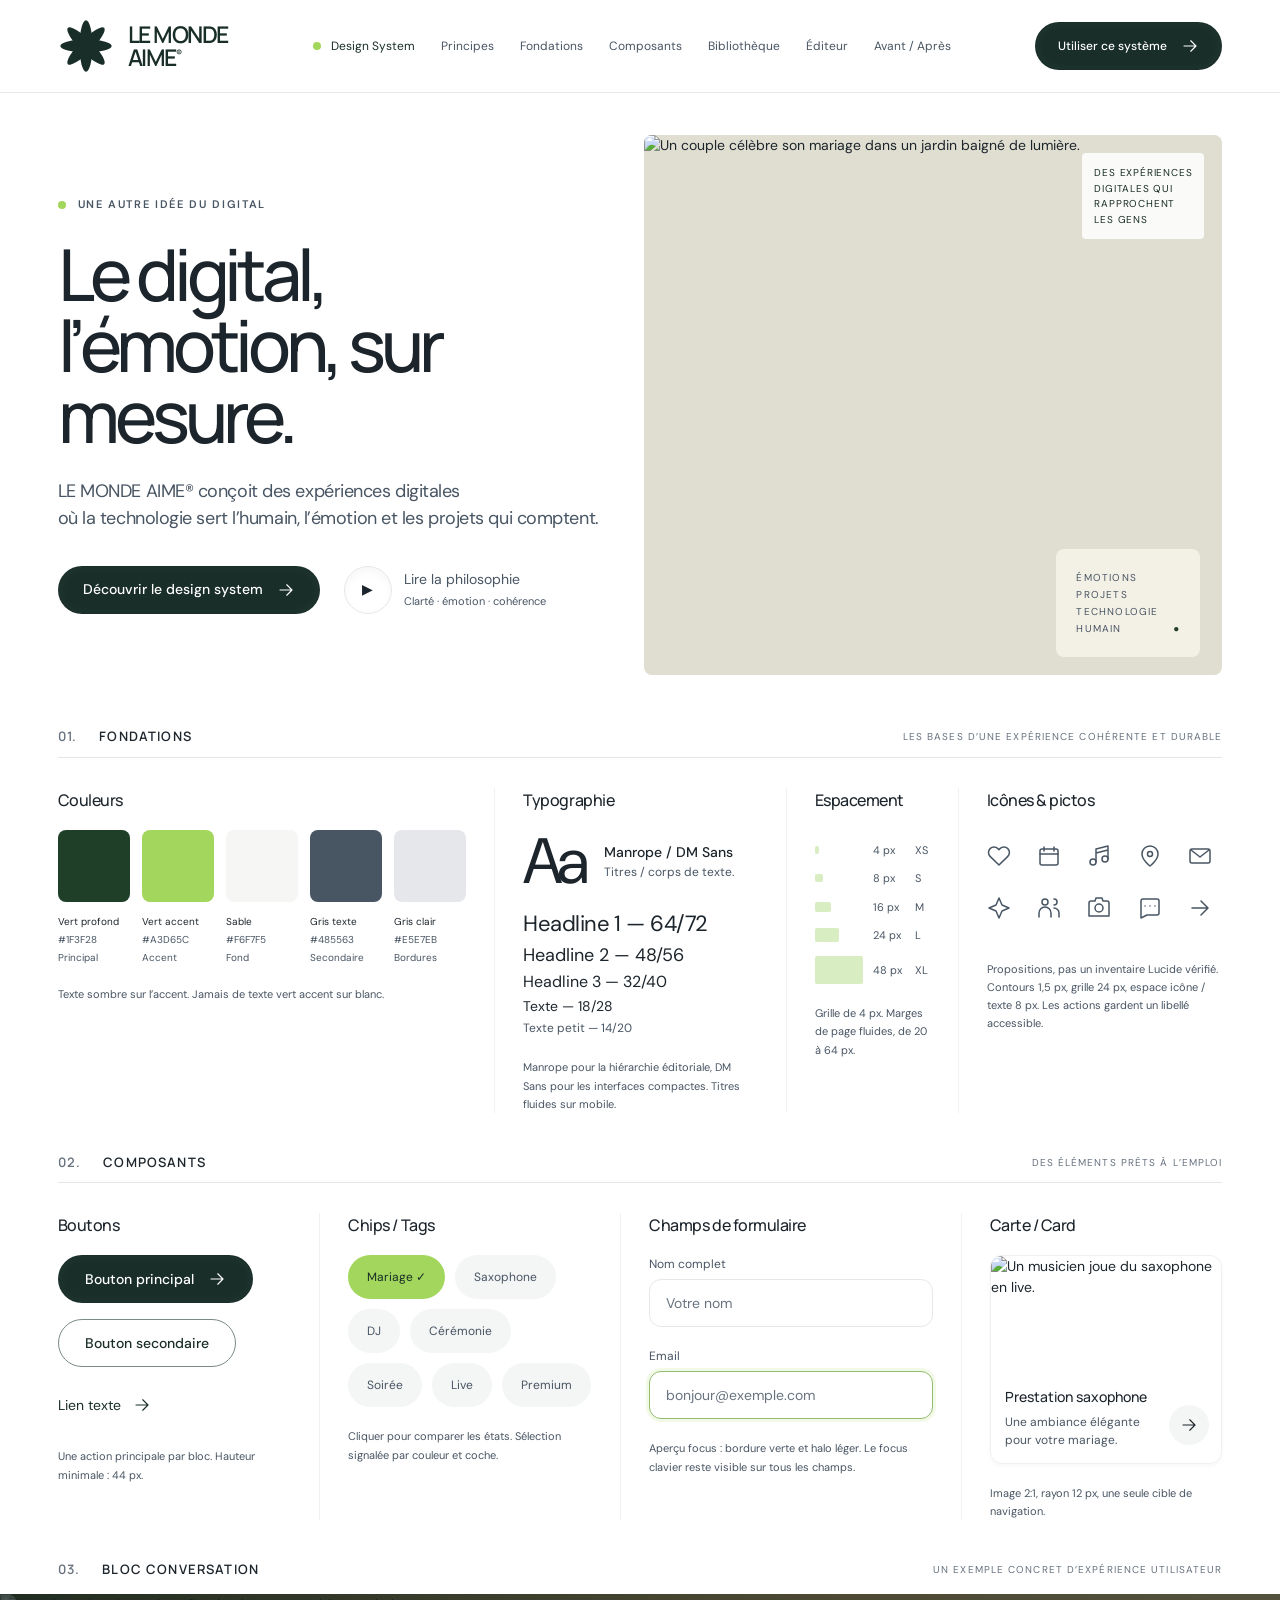
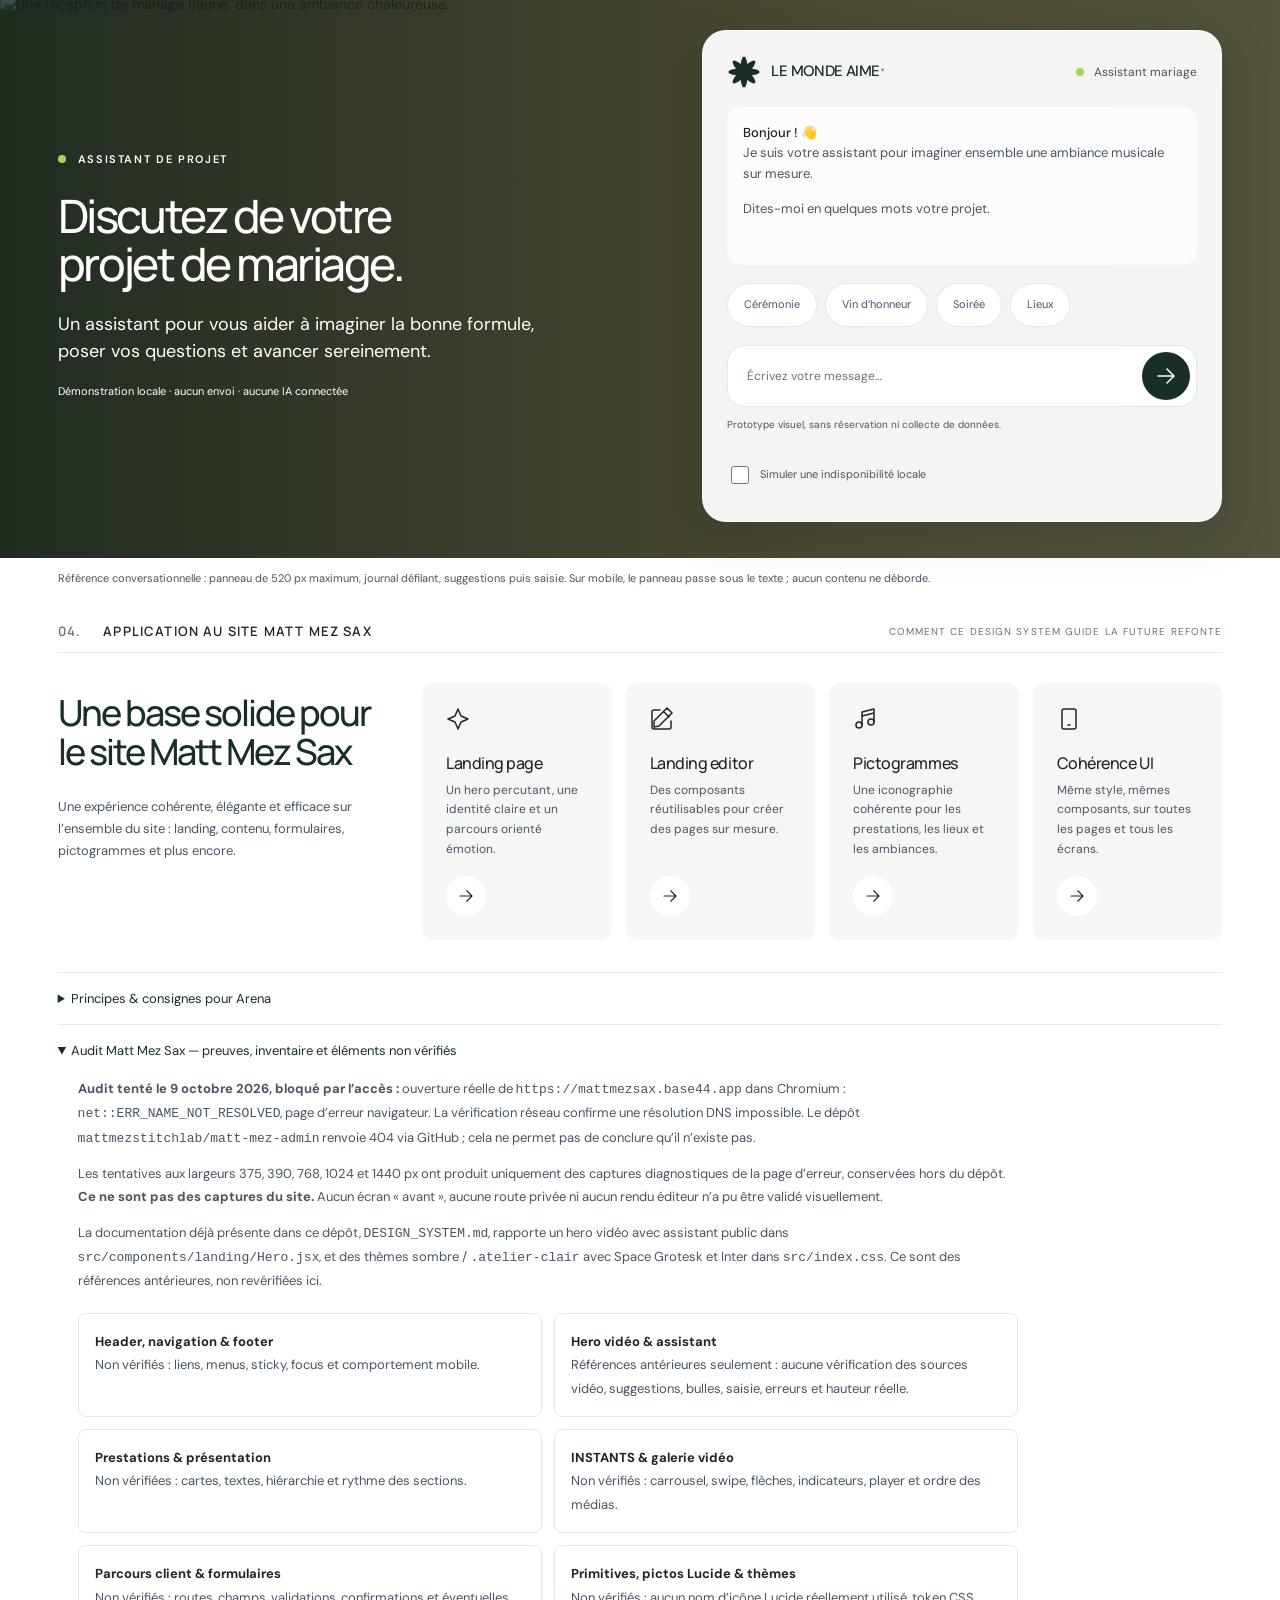
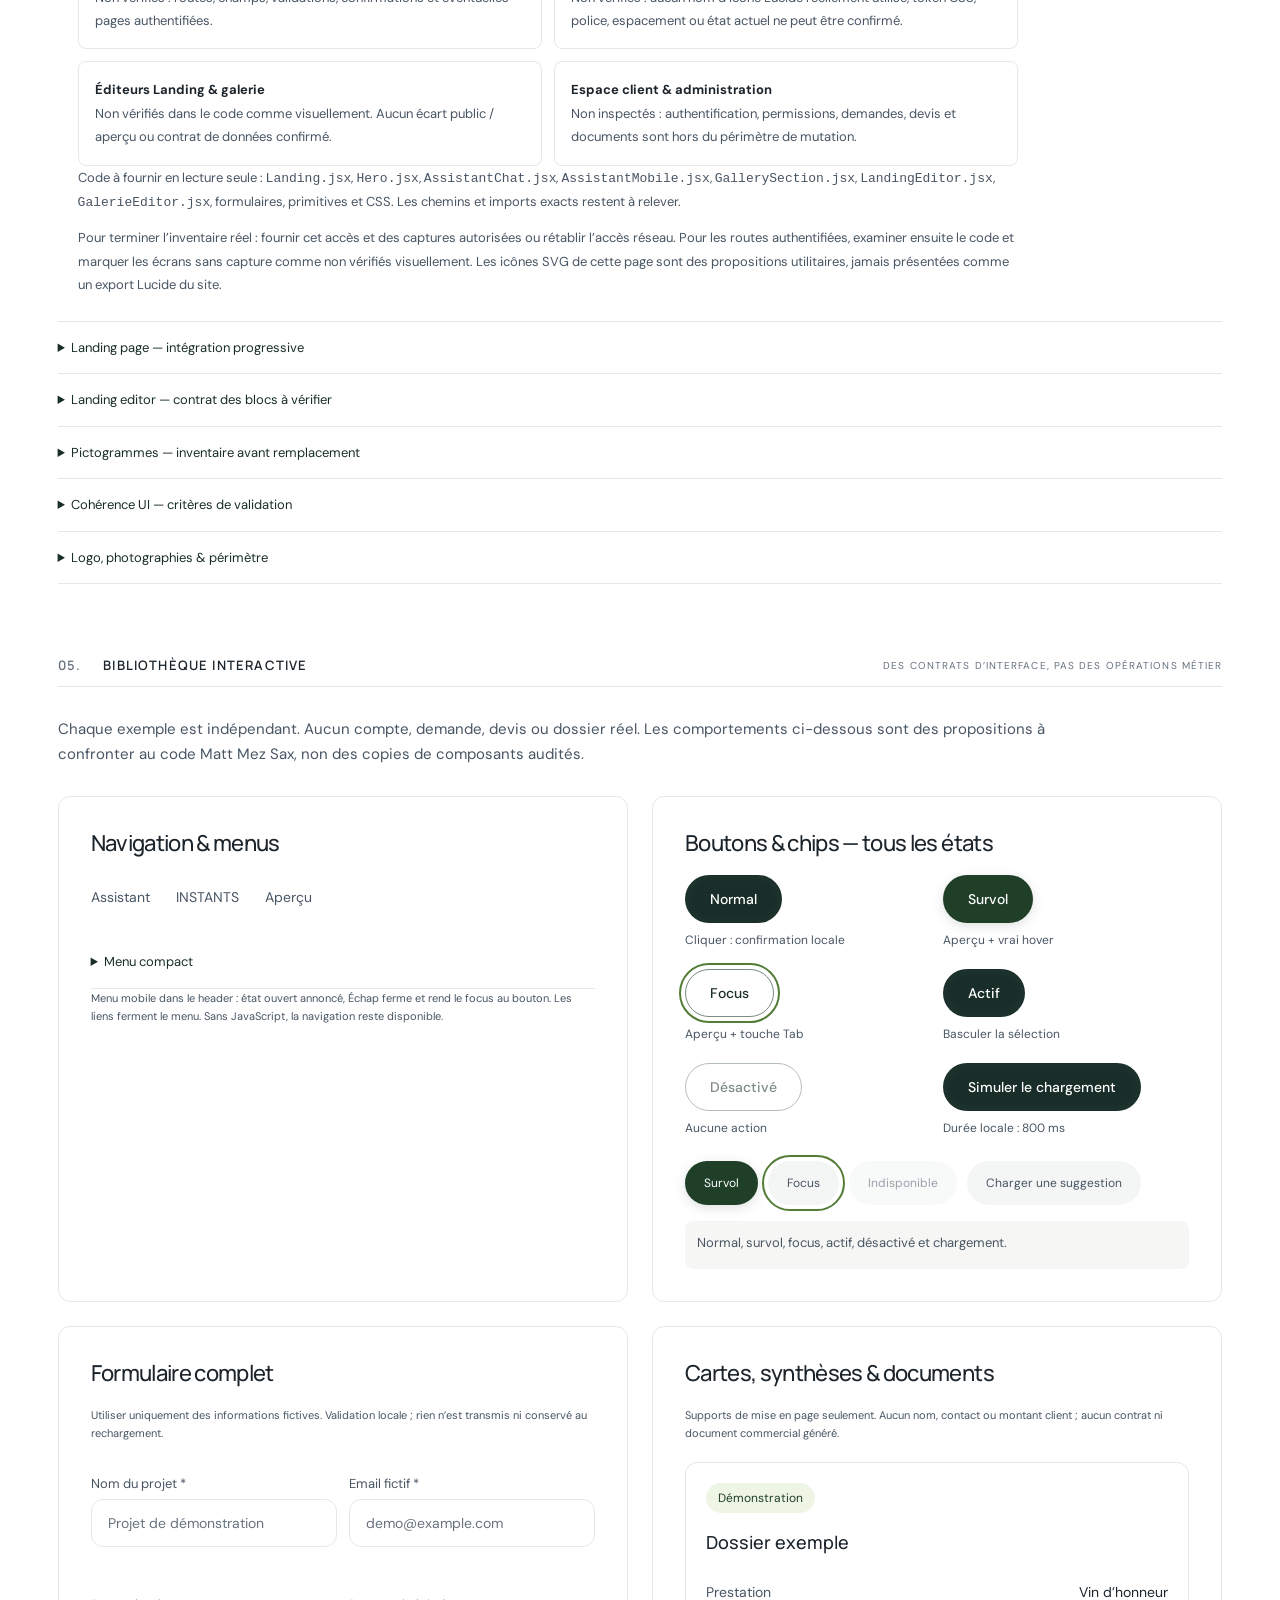
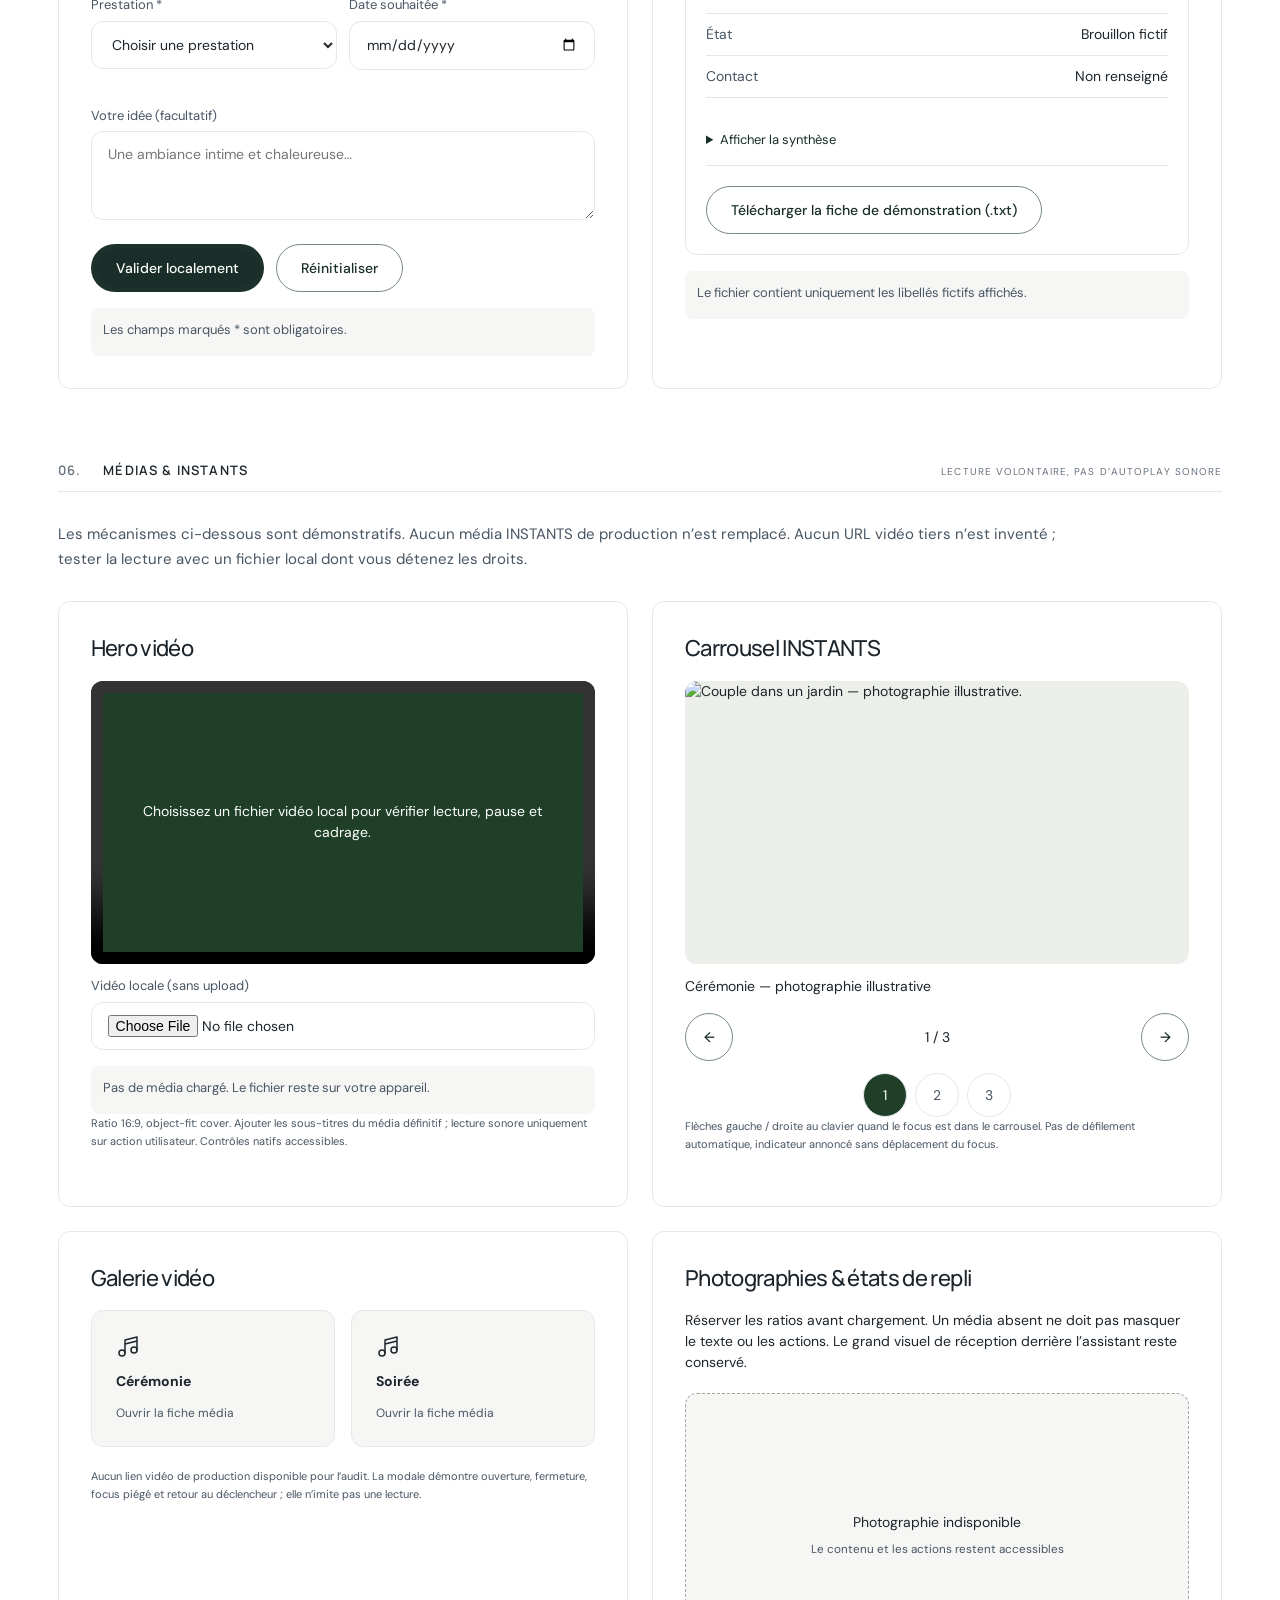
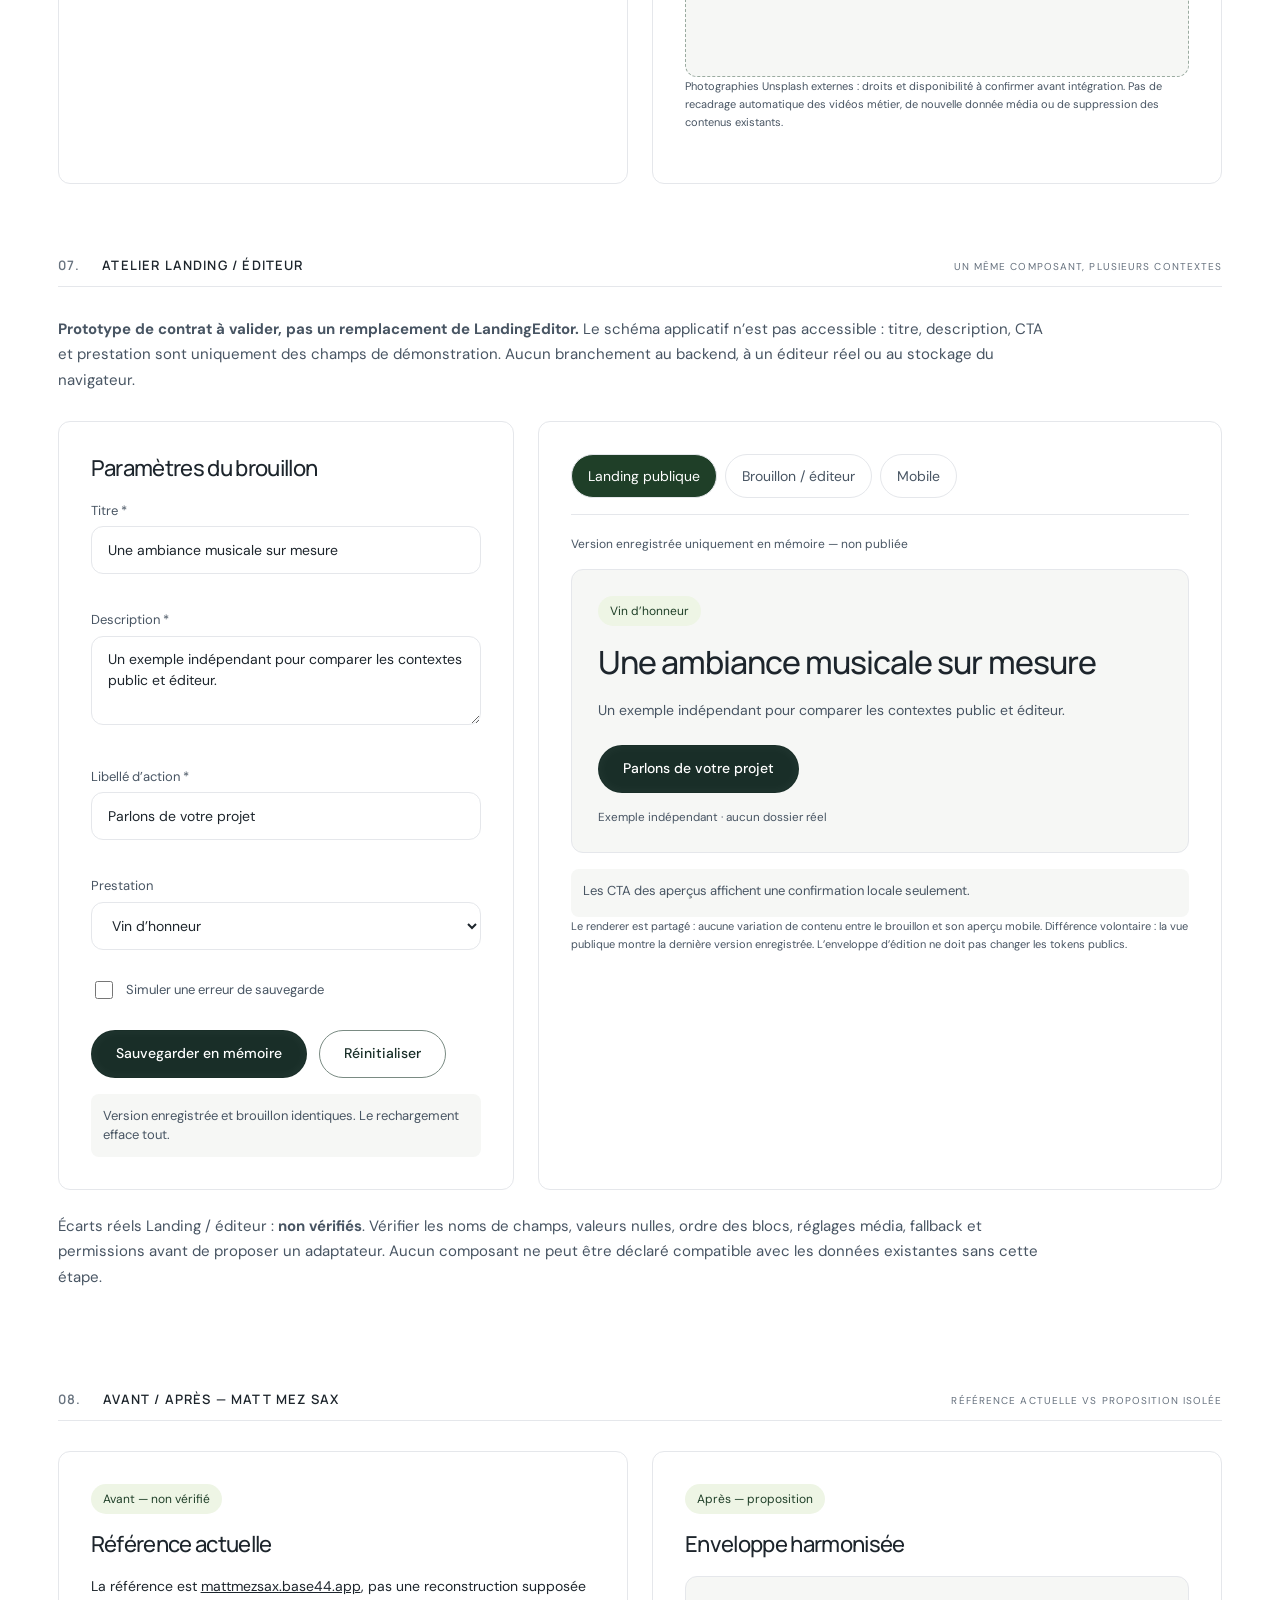
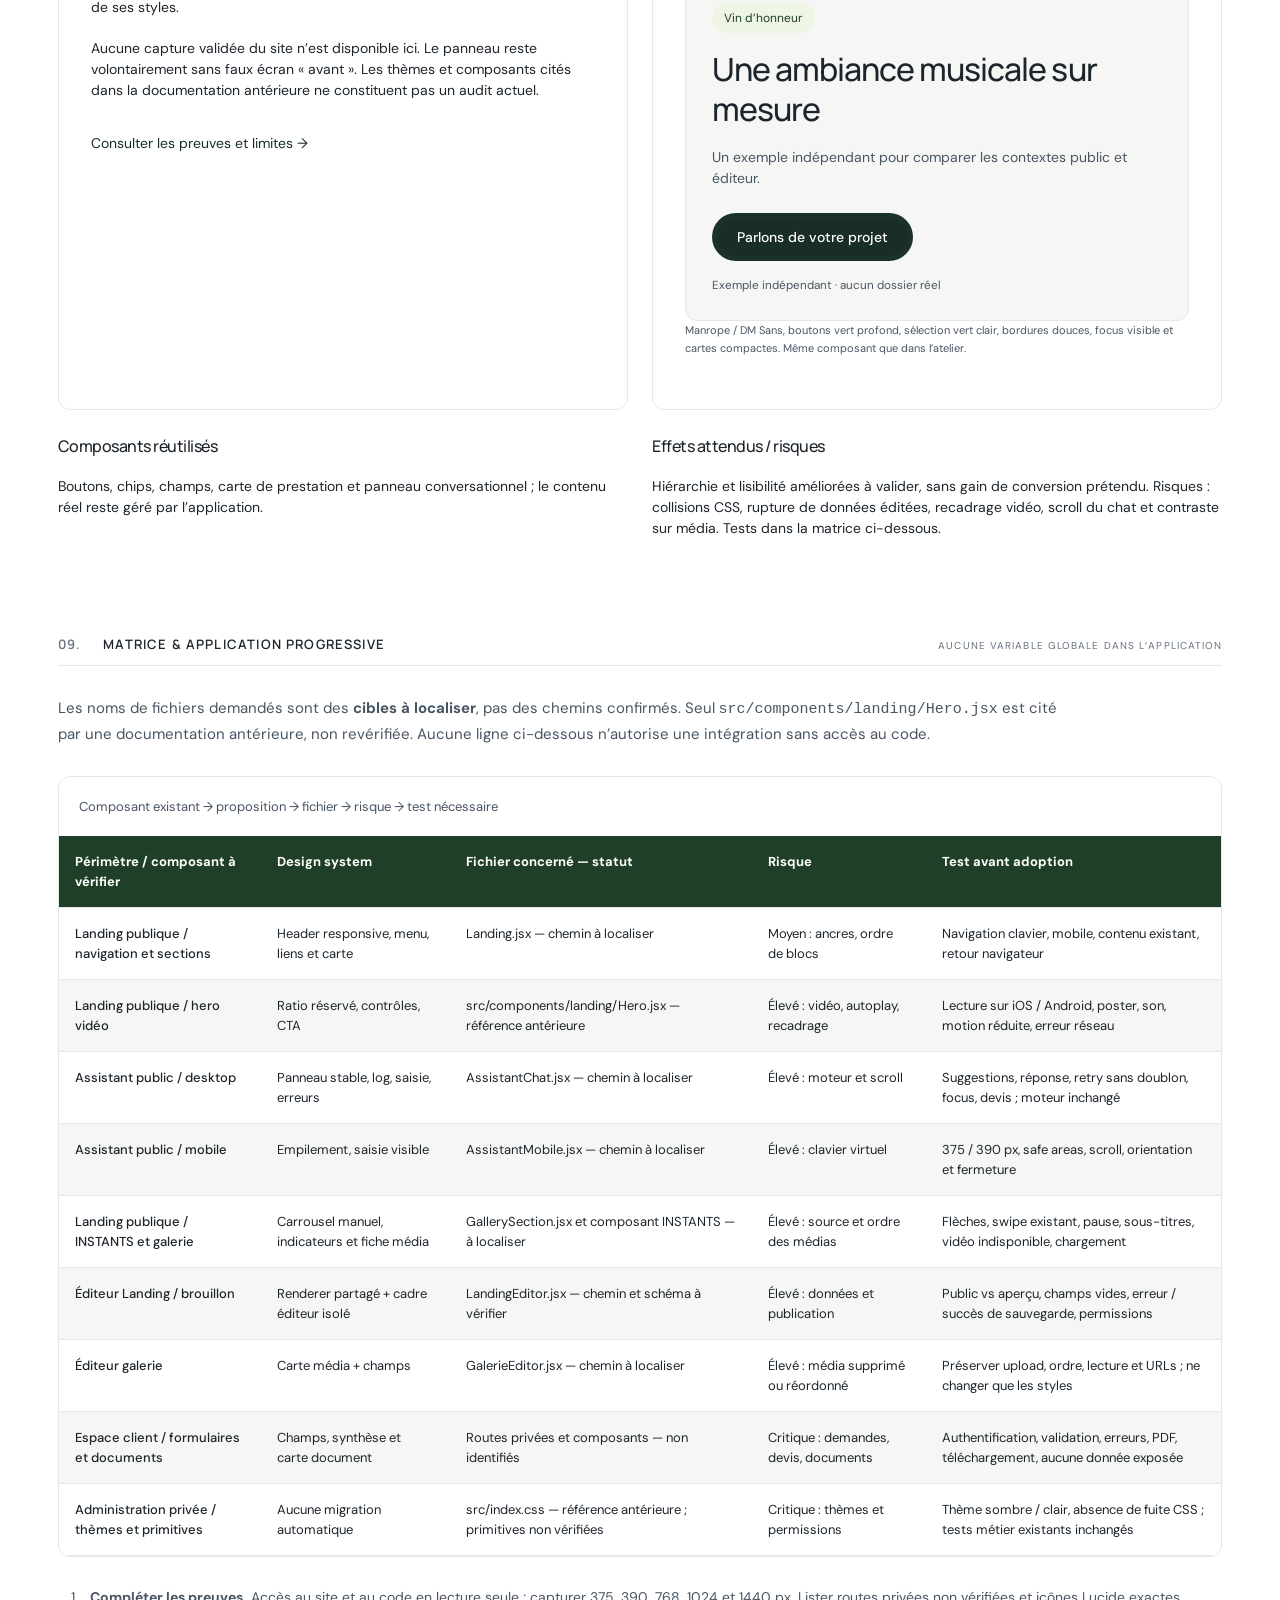
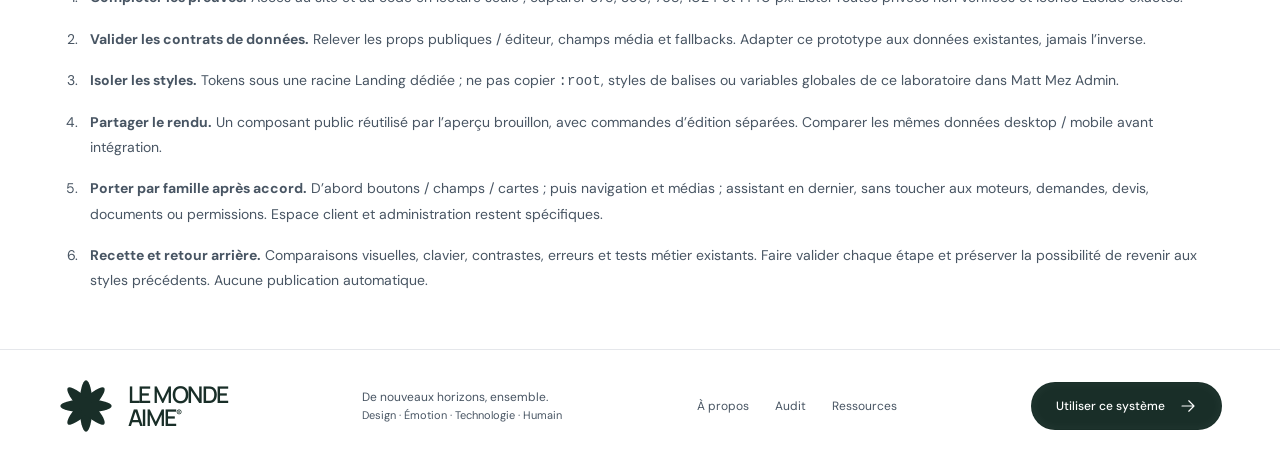
==== commit 7c2207c5: "Add interactive component library and isolated landing editor reference Co-authored-by: mattmezstitc" ====
--- a/index.html
+++ b/index.html
@@ -8,9 +8,10 @@
   <title>LE MONDE AIME® — Design System</title>
   <link rel="preconnect" href="https://fonts.googleapis.com">
   <link rel="preconnect" href="https://fonts.gstatic.com" crossorigin>
-  <link href="https://fonts.googleapis.com/css2?family=Inter:wght@400;500;600;700&display=swap" rel="stylesheet">
+  <link href="https://fonts.googleapis.com/css2?family=DM+Sans:wght@400;500;600;700&family=Manrope:wght@400;500;600;700&display=swap" rel="stylesheet">
   <link rel="stylesheet" href="design-system.css">
   <script src="design-system.js" defer></script>
+  <script src="component-lab.js" defer></script>
 </head>
 <body>
   <a class="skip-link" href="#contenu">Aller au contenu</a>
@@ -42,10 +43,11 @@
         <svg class="flower" aria-hidden="true"><use href="#flower"/></svg>
         <span>LE MONDE<br>AIME<sup>®</sup></span>
       </a>
-      <nav aria-label="Navigation principale">
+      <button class="button secondary mobile-toggle" type="button" aria-expanded="false" aria-controls="main-nav" id="mobile-toggle">Menu</button>
+      <nav id="main-nav" aria-label="Navigation principale">
         <a class="nav-current" href="#accueil" aria-current="page">Design System</a>
         <a href="#principes">Principes</a><a href="#fondations">Fondations</a>
-        <a href="#composants">Composants</a><a href="#assistant">Exemples</a><a href="#ressources">Ressources</a>
+        <a href="#composants">Composants</a><a href="#bibliotheque">Bibliothèque</a><a href="#atelier">Éditeur</a><a href="#comparaison">Avant / Après</a>
       </nav>
       <a class="button primary header-cta" href="#integration">Utiliser ce système <svg class="icon" aria-hidden="true"><use href="#arrow"/></svg></a>
     </div>
@@ -82,9 +84,9 @@
           <p class="rule">Texte sombre sur l’accent. Jamais de texte vert accent sur blanc.</p>
         </article>
         <article class="foundation typography">
-          <h3>Typographie</h3><div class="type-preview"><span>Aa</span><p><strong>Inter</strong><br>Moderne, lisible, élégante.</p></div>
+          <h3>Typographie</h3><div class="type-preview"><span>Aa</span><p><strong>Manrope / DM Sans</strong><br>Titres / corps de texte.</p></div>
           <p class="type-h1">Headline 1 — 64/72</p><p class="type-h2">Headline 2 — 48/56</p><p class="type-h3">Headline 3 — 32/40</p><p>Texte — 18/28</p><small>Texte petit — 14/20</small>
-          <p class="rule">Inter disponible librement ; alternative à Suisse. Titres fluides sur mobile.</p>
+          <p class="rule">Manrope pour la hiérarchie éditoriale, DM Sans pour les interfaces compactes. Titres fluides sur mobile.</p>
         </article>
         <article class="foundation spacing">
           <h3>Espacement</h3>
@@ -97,7 +99,7 @@
             <svg class="icon" role="img" aria-label="Cœur"><use href="#heart"/></svg><svg class="icon" role="img" aria-label="Calendrier"><use href="#calendar"/></svg><svg class="icon" role="img" aria-label="Musique"><use href="#music"/></svg><svg class="icon" role="img" aria-label="Lieu"><use href="#pin"/></svg><svg class="icon" role="img" aria-label="Email"><use href="#mail"/></svg>
             <svg class="icon" role="img" aria-label="Éclat"><use href="#spark"/></svg><svg class="icon" role="img" aria-label="Invités"><use href="#people"/></svg><svg class="icon" role="img" aria-label="Photographie"><use href="#camera"/></svg><svg class="icon" role="img" aria-label="Conversation"><use href="#chat"/></svg><svg class="icon" role="img" aria-label="Flèche"><use href="#arrow"/></svg>
           </div>
-          <p class="rule">Contours 1,5 px, extrémités arrondies, grille 24 px. Les actions gardent un libellé accessible.</p>
+          <p class="rule">Propositions, pas un inventaire Lucide vérifié. Contours 1,5 px, grille 24 px, espace icône / texte 8 px. Les actions gardent un libellé accessible.</p>
         </article>
       </div>
     </section>
@@ -146,6 +148,7 @@
               <button class="send" type="submit" aria-label="Afficher le message localement"><svg class="icon" aria-hidden="true"><use href="#arrow"/></svg></button>
             </form>
             <p class="demo-status" id="demo-status" role="status">Prototype visuel, sans réservation ni collecte de données.</p>
+            <label class="chat-error-control"><input type="checkbox" id="chat-error"> Simuler une indisponibilité locale</label>
           </div>
         </div>
       </div>
@@ -164,13 +167,25 @@
       <div class="reference-notes" id="ressources">
         <details id="principes"><summary>Principes &amp; consignes pour Arena</summary><div class="details-content">
           <p>Cette page et la maquette validée sont la référence visuelle actuelle. Le fichier <a href="index%209.html">index 9.html</a> reste une archive intacte ; les anciens tokens du laboratoire ne sont pas ceux de cette direction.</p>
-          <ul><li>Blanc dominant, vert profond pour les actions, accent réservé aux sélections et repères ; gris texte pour les contenus secondaires.</li><li>Inter, hiérarchie 64/72 · 48/56 · 32/40, grille de 4 px, rayons 12 px pour les cartes et 24 px pour l’assistant. Boutons et chips arrondis.</li><li>Préserver les états hover, sélection, focus et disabled ; bordures douces, cibles de 44 px et libellés explicites.</li><li>Proposer un aperçu isolé avant intégration : desktop, mobile, clavier et contrastes. Pas de publication, de modification backend ou de données.</li></ul>
+          <ul><li>Blanc dominant, vert profond pour les actions, accent réservé aux sélections et repères ; gris texte pour les contenus secondaires.</li><li>Manrope / DM Sans, hiérarchie 64/72 · 48/56 · 32/40, grille de 4 px, rayons 12 px pour les cartes et 24 px pour l’assistant. Boutons et chips arrondis.</li><li>Préserver les états hover, sélection, focus et disabled ; bordures douces, cibles de 44 px et libellés explicites.</li><li>Proposer un aperçu isolé avant intégration : desktop, mobile, clavier et contrastes. Pas de publication, de modification backend ou de données.</li></ul>
           <button class="button secondary" type="button" disabled>État désactivé — indisponible</button>
         </div></details>
-        <details id="audit"><summary>Audit Matt Mez Sax — sources et limites</summary><div class="details-content">
-          <p><strong>Audit direct non réalisable dans cette session :</strong> le dépôt <code>mattmezstitchlab/matt-mez-admin</code> renvoie 404 via GitHub et aucune copie locale n’est disponible. Aucun inventaire actuel des composants ne peut être confirmé.</p>
+        <details id="audit" open><summary>Audit Matt Mez Sax — preuves, inventaire et éléments non vérifiés</summary><div class="details-content">
+          <p><strong>Audit tenté le 9 octobre 2026, bloqué par l’accès :</strong> ouverture réelle de <code>https://mattmezsax.base44.app</code> dans Chromium : <code>net::ERR_NAME_NOT_RESOLVED</code>, page d’erreur navigateur. La vérification réseau confirme une résolution DNS impossible. Le dépôt <code>mattmezstitchlab/matt-mez-admin</code> renvoie 404 via GitHub ; cela ne permet pas de conclure qu’il n’existe pas.</p>
+          <p>Les tentatives aux largeurs 375, 390, 768, 1024 et 1440 px ont produit uniquement des captures diagnostiques de la page d’erreur, conservées hors du dépôt. <strong>Ce ne sont pas des captures du site.</strong> Aucun écran « avant », aucune route privée ni aucun rendu éditeur n’a pu être validé visuellement.</p>
           <p>La documentation déjà présente dans ce dépôt, <code>DESIGN_SYSTEM.md</code>, rapporte un hero vidéo avec assistant public dans <code>src/components/landing/Hero.jsx</code>, et des thèmes sombre / <code>.atelier-clair</code> avec Space Grotesk et Inter dans <code>src/index.css</code>. Ce sont des références antérieures, non revérifiées ici.</p>
-          <p>À vérifier dès qu’un accès en lecture sera fourni : bibliothèque de pictogrammes, boutons, champs, cartes, sections récurrentes, suggestions du chat et éventuel éditeur de landing. Les composants montrés ici sont des propositions, pas un inventaire prétendument extrait du site.</p>
+          <div class="audit-grid">
+            <div class="audit-item"><strong>Header, navigation &amp; footer</strong>Non vérifiés : liens, menus, sticky, focus et comportement mobile.</div>
+            <div class="audit-item"><strong>Hero vidéo &amp; assistant</strong>Références antérieures seulement : aucune vérification des sources vidéo, suggestions, bulles, saisie, erreurs et hauteur réelle.</div>
+            <div class="audit-item"><strong>Prestations &amp; présentation</strong>Non vérifiées : cartes, textes, hiérarchie et rythme des sections.</div>
+            <div class="audit-item"><strong>INSTANTS &amp; galerie vidéo</strong>Non vérifiés : carrousel, swipe, flèches, indicateurs, player et ordre des médias.</div>
+            <div class="audit-item"><strong>Parcours client &amp; formulaires</strong>Non vérifiés : routes, champs, validations, confirmations et éventuelles pages authentifiées.</div>
+            <div class="audit-item"><strong>Primitives, pictos Lucide &amp; thèmes</strong>Non vérifiés : aucun nom d’icône Lucide réellement utilisé, token CSS, police, espacement ou état actuel ne peut être confirmé.</div>
+            <div class="audit-item"><strong>Éditeurs Landing &amp; galerie</strong>Non vérifiés dans le code comme visuellement. Aucun écart public / aperçu ou contrat de données confirmé.</div>
+            <div class="audit-item"><strong>Espace client &amp; administration</strong>Non inspectés : authentification, permissions, demandes, devis et documents sont hors du périmètre de mutation.</div>
+          </div>
+          <p>Code à fournir en lecture seule : <code>Landing.jsx</code>, <code>Hero.jsx</code>, <code>AssistantChat.jsx</code>, <code>AssistantMobile.jsx</code>, <code>GallerySection.jsx</code>, <code>LandingEditor.jsx</code>, <code>GalerieEditor.jsx</code>, formulaires, primitives et CSS. Les chemins et imports exacts restent à relever.</p>
+          <p>Pour terminer l’inventaire réel : fournir cet accès et des captures autorisées ou rétablir l’accès réseau. Pour les routes authentifiées, examiner ensuite le code et marquer les écrans sans capture comme non vérifiés visuellement. Les icônes SVG de cette page sont des propositions utilitaires, jamais présentées comme un export Lucide du site.</p>
         </div></details>
         <details id="application-landing"><summary>Landing page — intégration progressive</summary><div class="details-content"><p>Tester d’abord un hero et une carte de prestation dans un aperçu séparé. Conserver la vidéo, les parcours et la logique conversationnelle existants ; adapter uniquement leur enveloppe visuelle après validation.</p></div></details>
         <details id="application-editor"><summary>Landing editor — contrat des blocs à vérifier</summary><div class="details-content"><p>Vérifier l’existence et le fonctionnement de l’éditeur avant de proposer des blocs hero, prestation, témoignage et conversation. Réutiliser les tokens et états de cette page sans changer la structure des données ni les règles de publication.</p></div></details>
@@ -179,6 +194,158 @@
         <details><summary>Logo, photographies &amp; périmètre</summary><div class="details-content"><p>Le symbole floral plein reprend le dessin SVG <code>#i-flower</code> de l’archive, avec le mot-symbole sur deux lignes selon la maquette. La typographie du mot-symbole est une reconstruction, pas un fichier vectoriel officiel fourni.</p><p>Les photographies Unsplash illustrent les proportions, avec une réception distincte derrière l’assistant. Elles ne reproduisent pas exactement les visuels de la maquette. Vérifier les droits et choisir les médias définitifs avant exploitation. Les polices et images nécessitent Internet ; aucun message saisi n’est transmis.</p><p>Travail limité au design system : aucune modification de Matt Mez Sax, de Base44, du backend ou des données ; aucun déploiement demandé.</p></div></details>
       </div>
     </section>
+    <section class="wrap reference-section lab-section" id="bibliotheque" aria-labelledby="library-title">
+      <div class="section-heading"><h2 id="library-title"><span>05.</span> Bibliothèque interactive</h2><p>Des contrats d’interface, pas des opérations métier</p></div>
+      <p class="section-intro">Chaque exemple est indépendant. Aucun compte, demande, devis ou dossier réel. Les comportements ci-dessous sont des propositions à confronter au code Matt Mez Sax, non des copies de composants audités.</p>
+      <div class="lab-grid">
+        <article class="lab-panel">
+          <h3>Navigation &amp; menus</h3>
+          <nav class="sample-nav" aria-label="Exemple de navigation publique"><a href="#assistant">Assistant</a><a href="#medias">INSTANTS</a><a href="#atelier">Aperçu</a></nav>
+          <details class="sample-menu"><summary>Menu compact</summary><nav aria-label="Exemple de menu compact"><a href="#form-lab">Formulaire</a><a href="#documents">Documents</a><a href="#matrice">Intégration</a></nav></details>
+          <p class="rule">Menu mobile dans le header : état ouvert annoncé, Échap ferme et rend le focus au bouton. Les liens ferment le menu. Sans JavaScript, la navigation reste disponible.</p>
+        </article>
+        <article class="lab-panel">
+          <h3>Boutons &amp; chips — tous les états</h3>
+          <div class="state-grid">
+            <span><button class="button primary" type="button" id="normal-action">Normal</button><small>Cliquer : confirmation locale</small></span>
+            <span><button class="button primary sample-hover" type="button" data-state-action="Survol">Survol</button><small>Aperçu + vrai hover</small></span>
+            <span><button class="button secondary sample-focus" type="button" data-state-action="Focus">Focus</button><small>Aperçu + touche Tab</small></span>
+            <span><button class="button primary" type="button" aria-pressed="false" data-toggle>Actif</button><small>Basculer la sélection</small></span>
+            <span><button class="button secondary" type="button" disabled>Désactivé</button><small>Aucune action</small></span>
+            <span><button class="button primary" type="button" id="loading-action">Simuler le chargement</button><small>Durée locale : 800 ms</small></span>
+          </div>
+          <div class="chips state-chips"><button class="chip sample-hover" type="button" aria-pressed="false" data-toggle>Survol</button><button class="chip sample-focus" type="button" aria-pressed="false" data-toggle>Focus</button><button class="chip" type="button" disabled>Indisponible</button><button class="chip" type="button" id="loading-chip">Charger une suggestion</button></div>
+          <p class="feedback" id="action-status" role="status">Normal, survol, focus, actif, désactivé et chargement.</p>
+        </article>
+        <article class="lab-panel" id="form-lab">
+          <h3>Formulaire complet</h3>
+          <p class="rule">Utiliser uniquement des informations fictives. Validation locale ; rien n’est transmis ni conservé au rechargement.</p>
+          <form id="example-form" novalidate>
+            <div class="form-grid">
+              <div><label for="example-title">Nom du projet <span aria-hidden="true">*</span></label><input class="field" id="example-title" required maxlength="80" placeholder="Projet de démonstration" aria-describedby="title-error"><p class="field-error" id="title-error"></p></div>
+              <div><label for="example-email">Email fictif <span aria-hidden="true">*</span></label><input class="field" id="example-email" type="email" required placeholder="demo@example.com" aria-describedby="email-error"><p class="field-error" id="email-error"></p></div>
+              <div><label for="example-service">Prestation <span aria-hidden="true">*</span></label><select class="field" id="example-service" required aria-describedby="service-error"><option value="">Choisir une prestation</option><option>Cérémonie</option><option>Vin d’honneur</option><option>Soirée</option></select><p class="field-error" id="service-error"></p></div>
+              <div><label for="example-date">Date souhaitée <span aria-hidden="true">*</span></label><input class="field" id="example-date" type="date" required aria-describedby="date-error"><p class="field-error" id="date-error"></p></div>
+            </div>
+            <label for="example-description">Votre idée (facultatif)</label><textarea class="field" id="example-description" rows="3" maxlength="500" placeholder="Une ambiance intime et chaleureuse…"></textarea>
+            <div class="demo-controls"><button class="button primary" type="submit">Valider localement</button><button class="button secondary" type="reset">Réinitialiser</button></div>
+            <p class="feedback" id="form-status" role="status">Les champs marqués * sont obligatoires.</p>
+          </form>
+        </article>
+        <article class="lab-panel" id="documents">
+          <h3>Cartes, synthèses &amp; documents</h3>
+          <p class="rule">Supports de mise en page seulement. Aucun nom, contact ou montant client ; aucun contrat ni document commercial généré.</p>
+          <div class="document-card"><span class="badge">Démonstration</span><h4>Dossier exemple</h4><dl><div><dt>Prestation</dt><dd>Vin d’honneur</dd></div><div><dt>État</dt><dd>Brouillon fictif</dd></div><div><dt>Contact</dt><dd>Non renseigné</dd></div></dl>
+            <details><summary>Afficher la synthèse</summary><p class="rule">Carte compacte, informations alignées, action secondaire unique. Les champs et permissions réels restent à vérifier dans le dépôt applicatif.</p></details>
+            <button class="button secondary" type="button" id="download-example">Télécharger la fiche de démonstration (.txt)</button>
+          </div>
+          <p class="feedback" id="document-status" role="status">Le fichier contient uniquement les libellés fictifs affichés.</p>
+        </article>
+      </div>
+    </section>
+
+    <section class="wrap reference-section lab-section" id="medias" aria-labelledby="media-title">
+      <div class="section-heading"><h2 id="media-title"><span>06.</span> Médias &amp; INSTANTS</h2><p>Lecture volontaire, pas d’autoplay sonore</p></div>
+      <p class="section-intro">Les mécanismes ci-dessous sont démonstratifs. Aucun média INSTANTS de production n’est remplacé. Aucun URL vidéo tiers n’est inventé ; tester la lecture avec un fichier local dont vous détenez les droits.</p>
+      <div class="lab-grid">
+        <article class="lab-panel">
+          <h3>Hero vidéo</h3>
+          <div class="video-sample"><video id="hero-video-demo" controls playsinline preload="metadata" aria-label="Vidéo locale de démonstration"></video><p id="video-placeholder">Choisissez un fichier vidéo local pour vérifier lecture, pause et cadrage.</p></div>
+          <label for="video-file">Vidéo locale (sans upload)</label><input class="field" id="video-file" type="file" accept="video/*">
+          <p class="feedback" id="video-status" role="status">Pas de média chargé. Le fichier reste sur votre appareil.</p>
+          <p class="rule">Ratio 16:9, object-fit: cover. Ajouter les sous-titres du média définitif ; lecture sonore uniquement sur action utilisateur. Contrôles natifs accessibles.</p>
+        </article>
+        <article class="lab-panel">
+          <h3>Carrousel INSTANTS</h3>
+          <div class="instant-carousel" role="region" aria-roledescription="carrousel" aria-label="INSTANTS de démonstration">
+            <figure id="instant-slide"><img id="instant-image" src="https://images.unsplash.com/photo-1532712938310-34cb3982ef74?auto=format&amp;fit=crop&amp;w=800&amp;q=80" alt="Couple dans un jardin — photographie illustrative." width="800" height="450" loading="lazy"><figcaption id="instant-caption">Cérémonie — photographie illustrative</figcaption></figure>
+            <div class="carousel-controls"><button class="button secondary" type="button" id="instant-prev" aria-label="INSTANT précédent">←</button><p id="instant-status" role="status">1 / 3</p><button class="button secondary" type="button" id="instant-next" aria-label="INSTANT suivant">→</button></div>
+            <div class="carousel-dots" aria-label="Choisir un INSTANT"><button type="button" data-slide="0" aria-label="Afficher la cérémonie" aria-current="true">1</button><button type="button" data-slide="1" aria-label="Afficher la réception">2</button><button type="button" data-slide="2" aria-label="Afficher le saxophone">3</button></div>
+          </div>
+          <p class="rule">Flèches gauche / droite au clavier quand le focus est dans le carrousel. Pas de défilement automatique, indicateur annoncé sans déplacement du focus.</p>
+        </article>
+        <article class="lab-panel">
+          <h3>Galerie vidéo</h3>
+          <div class="gallery-examples"><button class="media-tile" type="button" data-gallery="Cérémonie"><svg class="icon" aria-hidden="true"><use href="#music"/></svg><strong>Cérémonie</strong><span>Ouvrir la fiche média</span></button><button class="media-tile" type="button" data-gallery="Soirée"><svg class="icon" aria-hidden="true"><use href="#music"/></svg><strong>Soirée</strong><span>Ouvrir la fiche média</span></button></div>
+          <p class="rule">Aucun lien vidéo de production disponible pour l’audit. La modale démontre ouverture, fermeture, focus piégé et retour au déclencheur ; elle n’imite pas une lecture.</p>
+          <dialog id="gallery-dialog" aria-labelledby="gallery-title"><div class="dialog-content"><h3 id="gallery-title">Fiche média de démonstration</h3><p id="gallery-description"></p><p class="rule">Vidéo non fournie. Importez un média autorisé dans la démonstration Hero vidéo pour tester la lecture réelle.</p><form method="dialog"><button class="button primary">Fermer la fiche média</button></form></div></dialog>
+        </article>
+        <article class="lab-panel">
+          <h3>Photographies &amp; états de repli</h3>
+          <p>Réserver les ratios avant chargement. Un média absent ne doit pas masquer le texte ou les actions. Le grand visuel de réception derrière l’assistant reste conservé.</p>
+          <div class="media-fallback" role="img" aria-label="Exemple de média indisponible"><span>Photographie indisponible</span><small>Le contenu et les actions restent accessibles</small></div>
+          <p class="rule">Photographies Unsplash externes : droits et disponibilité à confirmer avant intégration. Pas de recadrage automatique des vidéos métier, de nouvelle donnée média ou de suppression des contenus existants.</p>
+        </article>
+      </div>
+    </section>
+
+    <section class="wrap reference-section lab-section" id="atelier" aria-labelledby="editor-title">
+      <div class="section-heading"><h2 id="editor-title"><span>07.</span> Atelier Landing / éditeur</h2><p>Un même composant, plusieurs contextes</p></div>
+      <p class="section-intro"><strong>Prototype de contrat à valider, pas un remplacement de LandingEditor.</strong> Le schéma applicatif n’est pas accessible : titre, description, CTA et prestation sont uniquement des champs de démonstration. Aucun branchement au backend, à un éditeur réel ou au stockage du navigateur.</p>
+      <div class="editor-layout">
+        <form class="lab-panel editor-form" id="editor-form" novalidate>
+          <h3>Paramètres du brouillon</h3>
+          <label for="draft-title">Titre <span aria-hidden="true">*</span></label><input class="field" id="draft-title" value="Une ambiance musicale sur mesure" required maxlength="80" aria-describedby="draft-title-error"><p class="field-error" id="draft-title-error"></p>
+          <label for="draft-description">Description <span aria-hidden="true">*</span></label><textarea class="field" id="draft-description" rows="3" required maxlength="240" aria-describedby="draft-description-error">Un exemple indépendant pour comparer les contextes public et éditeur.</textarea><p class="field-error" id="draft-description-error"></p>
+          <label for="draft-cta">Libellé d’action <span aria-hidden="true">*</span></label><input class="field" id="draft-cta" value="Parlons de votre projet" required maxlength="40" aria-describedby="draft-cta-error"><p class="field-error" id="draft-cta-error"></p>
+          <label for="draft-service">Prestation</label><select class="field" id="draft-service"><option>Vin d’honneur</option><option>Cérémonie</option><option>Soirée</option></select>
+          <label class="checkbox-label"><input type="checkbox" id="save-error"> Simuler une erreur de sauvegarde</label>
+          <div class="demo-controls"><button class="button primary" id="save-draft" type="submit">Sauvegarder en mémoire</button><button class="button secondary" type="button" id="reset-draft">Réinitialiser</button></div>
+          <p class="feedback" id="editor-status" role="status">Version enregistrée et brouillon identiques. Le rechargement efface tout.</p>
+        </form>
+        <div class="editor-preview lab-panel">
+          <div class="tablist" role="tablist" aria-label="Contexte d’affichage">
+            <button type="button" role="tab" aria-selected="true" aria-controls="public-panel" id="public-tab" tabindex="0">Landing publique</button>
+            <button type="button" role="tab" aria-selected="false" aria-controls="draft-panel" id="draft-tab" tabindex="-1">Brouillon / éditeur</button>
+            <button type="button" role="tab" aria-selected="false" aria-controls="mobile-panel" id="mobile-tab" tabindex="-1">Mobile</button>
+          </div>
+          <div class="preview-slot" id="public-panel" role="tabpanel" aria-labelledby="public-tab" tabindex="0"><p class="preview-label">Version enregistrée uniquement en mémoire — non publiée</p><div data-preview="saved"></div></div>
+          <div class="preview-slot" id="draft-panel" role="tabpanel" aria-labelledby="draft-tab" tabindex="0" hidden><p class="preview-label">Brouillon immédiat — même composant, cadre d’édition</p><div class="editor-frame" data-preview="draft"></div></div>
+          <div class="preview-slot" id="mobile-panel" role="tabpanel" aria-labelledby="mobile-tab" tabindex="0" hidden><p class="preview-label">Brouillon en largeur mobile 375 px maximum</p><div class="mobile-frame" data-preview="draft"></div></div>
+          <p class="feedback" id="preview-action-status" role="status">Les CTA des aperçus affichent une confirmation locale seulement.</p>
+          <p class="rule">Le renderer est partagé : aucune variation de contenu entre le brouillon et son aperçu mobile. Différence volontaire : la vue publique montre la dernière version enregistrée. L’enveloppe d’édition ne doit pas changer les tokens publics.</p>
+        </div>
+      </div>
+      <p class="section-intro">Écarts réels Landing / éditeur : <strong>non vérifiés</strong>. Vérifier les noms de champs, valeurs nulles, ordre des blocs, réglages média, fallback et permissions avant de proposer un adaptateur. Aucun composant ne peut être déclaré compatible avec les données existantes sans cette étape.</p>
+    </section>
+
+    <section class="wrap reference-section lab-section" id="comparaison" aria-labelledby="comparison-title">
+      <div class="section-heading"><h2 id="comparison-title"><span>08.</span> Avant / Après — Matt Mez Sax</h2><p>Référence actuelle vs proposition isolée</p></div>
+      <div class="comparison-grid">
+        <article class="lab-panel comparison-before"><span class="badge">Avant — non vérifié</span><h3>Référence actuelle</h3><p>La référence est <a href="https://mattmezsax.base44.app" target="_blank" rel="noopener noreferrer">mattmezsax.base44.app</a>, pas une reconstruction supposée de ses styles.</p><p>Aucune capture validée du site n’est disponible ici. Le panneau reste volontairement sans faux écran « avant ». Les thèmes et composants cités dans la documentation antérieure ne constituent pas un audit actuel.</p><a class="text-link" href="#audit">Consulter les preuves et limites →</a></article>
+        <article class="lab-panel"><span class="badge">Après — proposition</span><h3>Enveloppe harmonisée</h3><div data-preview="saved"></div><p class="rule">Manrope / DM Sans, boutons vert profond, sélection vert clair, bordures douces, focus visible et cartes compactes. Même composant que dans l’atelier.</p></article>
+      </div>
+      <div class="lab-grid comparison-notes"><article><h3>Composants réutilisés</h3><p>Boutons, chips, champs, carte de prestation et panneau conversationnel ; le contenu réel reste géré par l’application.</p></article><article><h3>Effets attendus / risques</h3><p>Hiérarchie et lisibilité améliorées à valider, sans gain de conversion prétendu. Risques : collisions CSS, rupture de données éditées, recadrage vidéo, scroll du chat et contraste sur média. Tests dans la matrice ci-dessous.</p></article></div>
+    </section>
+
+    <section class="wrap reference-section lab-section" id="matrice" aria-labelledby="matrix-title">
+      <div class="section-heading"><h2 id="matrix-title"><span>09.</span> Matrice &amp; application progressive</h2><p>Aucune variable globale dans l’application</p></div>
+      <p class="section-intro">Les noms de fichiers demandés sont des <strong>cibles à localiser</strong>, pas des chemins confirmés. Seul <code>src/components/landing/Hero.jsx</code> est cité par une documentation antérieure, non revérifiée. Aucune ligne ci-dessous n’autorise une intégration sans accès au code.</p>
+      <div class="table-scroll" tabindex="0" role="region" aria-label="Matrice de correspondance, défilement horizontal possible"><table>
+        <caption>Composant existant → proposition → fichier → risque → test nécessaire</caption>
+        <thead><tr><th scope="col">Périmètre / composant à vérifier</th><th scope="col">Design system</th><th scope="col">Fichier concerné — statut</th><th scope="col">Risque</th><th scope="col">Test avant adoption</th></tr></thead>
+        <tbody>
+          <tr><th scope="row">Landing publique / navigation et sections</th><td>Header responsive, menu, liens et carte</td><td>Landing.jsx — chemin à localiser</td><td>Moyen : ancres, ordre de blocs</td><td>Navigation clavier, mobile, contenu existant, retour navigateur</td></tr>
+          <tr><th scope="row">Landing publique / hero vidéo</th><td>Ratio réservé, contrôles, CTA</td><td>src/components/landing/Hero.jsx — référence antérieure</td><td>Élevé : vidéo, autoplay, recadrage</td><td>Lecture sur iOS / Android, poster, son, motion réduite, erreur réseau</td></tr>
+          <tr><th scope="row">Assistant public / desktop</th><td>Panneau stable, log, saisie, erreurs</td><td>AssistantChat.jsx — chemin à localiser</td><td>Élevé : moteur et scroll</td><td>Suggestions, réponse, retry sans doublon, focus, devis ; moteur inchangé</td></tr>
+          <tr><th scope="row">Assistant public / mobile</th><td>Empilement, saisie visible</td><td>AssistantMobile.jsx — chemin à localiser</td><td>Élevé : clavier virtuel</td><td>375 / 390 px, safe areas, scroll, orientation et fermeture</td></tr>
+          <tr><th scope="row">Landing publique / INSTANTS et galerie</th><td>Carrousel manuel, indicateurs et fiche média</td><td>GallerySection.jsx et composant INSTANTS — à localiser</td><td>Élevé : source et ordre des médias</td><td>Flèches, swipe existant, pause, sous-titres, vidéo indisponible, chargement</td></tr>
+          <tr><th scope="row">Éditeur Landing / brouillon</th><td>Renderer partagé + cadre éditeur isolé</td><td>LandingEditor.jsx — chemin et schéma à vérifier</td><td>Élevé : données et publication</td><td>Public vs aperçu, champs vides, erreur / succès de sauvegarde, permissions</td></tr>
+          <tr><th scope="row">Éditeur galerie</th><td>Carte média + champs</td><td>GalerieEditor.jsx — chemin à localiser</td><td>Élevé : média supprimé ou réordonné</td><td>Préserver upload, ordre, lecture et URLs ; ne changer que les styles</td></tr>
+          <tr><th scope="row">Espace client / formulaires et documents</th><td>Champs, synthèse et carte document</td><td>Routes privées et composants — non identifiés</td><td>Critique : demandes, devis, documents</td><td>Authentification, validation, erreurs, PDF, téléchargement, aucune donnée exposée</td></tr>
+          <tr><th scope="row">Administration privée / thèmes et primitives</th><td>Aucune migration automatique</td><td>src/index.css — référence antérieure ; primitives non vérifiées</td><td>Critique : thèmes et permissions</td><td>Thème sombre / clair, absence de fuite CSS ; tests métier existants inchangés</td></tr>
+        </tbody>
+      </table></div>
+      <ol class="integration-steps">
+        <li><strong>Compléter les preuves.</strong> Accès au site et au code en lecture seule ; capturer 375, 390, 768, 1024 et 1440 px. Lister routes privées non vérifiées et icônes Lucide exactes.</li>
+        <li><strong>Valider les contrats de données.</strong> Relever les props publiques / éditeur, champs média et fallbacks. Adapter ce prototype aux données existantes, jamais l’inverse.</li>
+        <li><strong>Isoler les styles.</strong> Tokens sous une racine Landing dédiée ; ne pas copier <code>:root</code>, styles de balises ou variables globales de ce laboratoire dans Matt Mez Admin.</li>
+        <li><strong>Partager le rendu.</strong> Un composant public réutilisé par l’aperçu brouillon, avec commandes d’édition séparées. Comparer les mêmes données desktop / mobile avant intégration.</li>
+        <li><strong>Porter par famille après accord.</strong> D’abord boutons / champs / cartes ; puis navigation et médias ; assistant en dernier, sans toucher aux moteurs, demandes, devis, documents ou permissions. Espace client et administration restent spécifiques.</li>
+        <li><strong>Recette et retour arrière.</strong> Comparaisons visuelles, clavier, contrastes, erreurs et tests métier existants. Faire valider chaque étape et préserver la possibilité de revenir aux styles précédents. Aucune publication automatique.</li>
+      </ol>
+    </section>
+    <template id="landing-card-template"><article class="harmonized-card"><span class="badge" data-card-service></span><h3 data-card-title></h3><p data-card-description></p><button class="button primary" type="button" data-card-cta></button><small>Exemple indépendant · aucun dossier réel</small></article></template>
   </main>
   <footer class="site-footer"><div class="wrap footer-inner">
     <a class="brand" href="#accueil" aria-label="LE MONDE AIME — retour en haut"><svg class="flower" aria-hidden="true"><use href="#flower"/></svg><span>LE MONDE<br>AIME<sup>®</sup></span></a>
--- a/design-system.css
+++ b/design-system.css
@@ -8,19 +8,22 @@
   --focus: #537d36;
   --gutter: clamp(20px, 4.5vw, 64px);
   --radius: 12px;
+  --body: "DM Sans", Arial, sans-serif;
+  --heading: "Manrope", Arial, sans-serif;
 }
 * { box-sizing: border-box; }
 html { scroll-behavior: smooth; scroll-padding-top: 24px; }
-body { margin: 0; background: white; color: var(--ink); font-family: Inter, Arial, sans-serif; font-size: 14px; line-height: 1.5; -webkit-font-smoothing: antialiased; }
+body { margin: 0; background: white; color: var(--ink); font-family: var(--body); font-size: 14px; line-height: 1.5; -webkit-font-smoothing: antialiased; }
+h1, h2, h3, h4, .brand { font-family: var(--heading); }
 h1, h2, h3, h4, p, figure { margin: 0; }
 a { color: inherit; }
-button, input { font: inherit; }
+button, input, select, textarea { font: inherit; }
 button { cursor: pointer; }
 button:disabled { cursor: not-allowed; opacity: .55; }
-a, button, input, summary { -webkit-tap-highlight-color: transparent; }
+a, button, input, select, textarea, summary { -webkit-tap-highlight-color: transparent; }
 :focus-visible { outline: 2px solid var(--focus); outline-offset: 4px; }
-input:focus { outline: 2px solid transparent; outline-offset: 2px; border-color: var(--focus); box-shadow: 0 0 0 3px #a3d65c40; background: #fcfef9; }
-@media (forced-colors: active) { input:focus { outline-color: Highlight; } }
+input:focus, select:focus, textarea:focus { outline: 2px solid transparent; outline-offset: 2px; border-color: var(--focus); box-shadow: 0 0 0 3px #a3d65c40; background: #fcfef9; }
+@media (forced-colors: active) { input:focus, select:focus, textarea:focus { outline-color: Highlight; } }
 .wrap { width: 100%; max-width: 1440px; padding-inline: var(--gutter); margin-inline: auto; }
 .svg-library { position: absolute; width: 0; height: 0; overflow: hidden; }
 .icon { width: 24px; height: 24px; fill: none; stroke: currentColor; stroke-width: 1.5; stroke-linecap: round; stroke-linejoin: round; flex: none; }
@@ -115,8 +118,106 @@
 .suggestions { margin-block: 18px; gap: 8px; }.suggestions .chip { background: white; border-color: var(--line); padding-inline: 16px; font-size: 11px; }
 .chat-form { display: flex; align-items: center; gap: 10px; border: 1px solid var(--line); border-radius: 18px; background: white; padding: 6px; }
 .chat-form input { width: 100%; min-width: 0; min-height: 44px; padding: 12px; color: var(--ink); border: 1px solid transparent; border-radius: 12px; font-size: 12px; }
+.chat-form input:focus { border-color: var(--focus); }
 .send { width: 48px; height: 48px; display: grid; place-items: center; flex: none; color: white; background: #192e28; border: none; border-radius: 50%; }
 .demo-status { margin-top: 10px; font-size: 10px; color: var(--text); }
+.demo-status { min-height: 36px; }
+.chat-error-control { display: flex; align-items: center; gap: 8px; min-height: 44px; font-size: 11px; color: var(--text); }
+.chat-error-control input, .checkbox-label input { accent-color: var(--deep); width: 18px; height: 18px; flex: none; }
+.feedback.is-error, .demo-status.is-error { color: #96392e; }
+.mobile-toggle { display: none; }
+.lab-section { padding-top: 32px; }
+.section-intro { color: var(--text); max-width: 1000px; font-size: 15px; line-height: 1.7; margin-bottom: 28px; }
+.lab-grid, .comparison-grid { display: grid; grid-template-columns: repeat(2, minmax(0, 1fr)); gap: 24px; }
+.lab-panel { border: 1px solid var(--line); border-radius: var(--radius); padding: clamp(18px, 2.5vw, 32px); min-width: 0; background: white; }
+.lab-panel h3 { font-size: 22px; line-height: 1.3; }
+.lab-panel h4 { font-size: 18px; font-weight: 500; }
+.lab-panel p { overflow-wrap: anywhere; }
+.lab-panel > .rule { margin: 0 0 20px; }
+.lab-panel label:not(.checkbox-label) { display: block; font-size: 13px; color: var(--text); margin: 12px 0 6px; }
+.sample-nav { font-size: 14px; }
+.sample-nav a { min-height: 44px; }
+.sample-menu { margin-top: 16px; }
+.sample-menu nav { padding: 0 12px 12px; }
+.state-grid { display: grid; grid-template-columns: repeat(2, minmax(0, 1fr)); gap: 20px 12px; }
+.state-grid > span { display: flex; flex-direction: column; align-items: start; gap: 8px; min-width: 0; }
+.state-grid small { color: var(--text); font-size: 12px; }
+.state-chips { margin-top: 24px; }
+.sample-hover { background: var(--deep); box-shadow: 0 3px 12px #1f3f2826; }
+.chip.sample-hover { color: white; }
+.sample-focus { outline: 2px solid var(--focus); outline-offset: 4px; }
+.button[aria-pressed="true"] { background: var(--accent); color: #192e28; }
+.button[aria-pressed="true"]::after { content: " ✓"; }
+.button:active:not(:disabled), .chip:active:not(:disabled) { box-shadow: inset 0 0 0 2px #537d3650; }
+.button[aria-busy="true"], .chip[aria-busy="true"] { opacity: 1; }
+.button[aria-busy="true"]::before, .chip[aria-busy="true"]::before { content: ""; width: 14px; height: 14px; border: 2px solid currentColor; border-right-color: transparent; border-radius: 50%; animation: loading-turn 1s linear infinite; flex: none; }
+@keyframes loading-turn { to { transform: rotate(360deg); } }
+.feedback { min-height: 48px; padding: 12px; margin-top: 16px; border-radius: 8px; background: var(--sand); font-size: 13px; color: var(--text); }
+.feedback.is-success { color: var(--deep); background: #f0f6e9; }
+.form-grid { display: grid; grid-template-columns: repeat(2, minmax(0, 1fr)); gap: 12px; }
+.form-grid > div { min-width: 0; }
+.lab-panel .field { margin-bottom: 0; }
+textarea { resize: vertical; }
+.field-error { min-height: 24px; color: #96392e; font-size: 12px; padding-top: 4px; }
+.field[aria-invalid="true"] { border-color: #a24d40; background: #fffafa; }
+.field[aria-invalid="true"]:focus { border-color: var(--focus); }
+.demo-controls { display: flex; flex-wrap: wrap; gap: 12px; margin-top: 18px; }
+.document-card { border: 1px solid var(--line); padding: 20px; border-radius: var(--radius); }
+.badge { display: inline-block; background: #eef5e5; color: var(--deep); border-radius: 999px; padding: 6px 12px; font-size: 12px; margin-bottom: 16px; }
+.document-card dl { margin-block: 16px; }
+.document-card dl > div { display: flex; justify-content: space-between; flex-wrap: wrap; gap: 12px; border-bottom: 1px solid var(--line); padding-block: 10px; }
+.document-card dt { color: var(--text); }
+.document-card dd { margin: 0; }
+.document-card .button { margin-top: 20px; }
+.video-sample { position: relative; aspect-ratio: 16 / 9; border-radius: var(--radius); background: var(--deep); overflow: hidden; display: grid; align-items: center; }
+.video-sample video { width: 100%; height: 100%; object-fit: cover; display: block; }
+.video-sample p { position: absolute; inset: 12px; display: grid; place-items: center; color: white; text-align: center; padding: 20px; background: var(--deep); pointer-events: none; }
+.video-sample p[hidden] { display: none; }
+.instant-carousel img { width: 100%; height: auto; aspect-ratio: 16 / 9; object-fit: cover; display: block; background: #ecefe9; border-radius: var(--radius); }
+.instant-carousel figcaption { padding-top: 12px; font-size: 14px; }
+.carousel-controls { display: flex; justify-content: space-between; gap: 16px; align-items: center; margin-top: 16px; }
+.carousel-controls .button { min-width: 48px; padding-inline: 16px; }
+.carousel-dots { display: flex; justify-content: center; gap: 8px; margin-top: 12px; }
+.carousel-dots button { width: 44px; height: 44px; border: 1px solid var(--line); border-radius: 50%; background: white; color: var(--text); }
+.carousel-dots button[aria-current="true"] { color: white; background: var(--deep); }
+.gallery-examples { display: grid; grid-template-columns: repeat(2, minmax(0, 1fr)); gap: 16px; margin-bottom: 20px; }
+.media-tile { display: flex; flex-direction: column; gap: 12px; padding: 24px; border: 1px solid var(--line); border-radius: var(--radius); background: var(--sand); text-align: left; color: var(--ink); }
+.media-tile span { font-size: 12px; color: var(--text); }
+.media-tile:hover { border-color: var(--focus); }
+dialog { border: 1px solid var(--line); border-radius: 20px; padding: 0; width: min(560px, calc(100% - 40px)); max-height: calc(100% - 40px); color: var(--ink); }
+dialog::backdrop { background: #192e28b0; }
+.dialog-content { padding: 28px; }
+.dialog-content form { margin-top: 24px; }
+.media-fallback { aspect-ratio: 16 / 9; background: var(--sand); border: 1px dashed #9aaba0; padding: 24px; border-radius: var(--radius); display: flex; flex-direction: column; justify-content: center; text-align: center; gap: 8px; margin-top: 20px; }
+.media-fallback small { color: var(--text); }
+.editor-layout { display: grid; grid-template-columns: minmax(0, .8fr) minmax(0, 1.2fr); gap: 24px; margin-bottom: 24px; }
+.checkbox-label { display: flex; align-items: center; min-height: 44px; gap: 10px; margin-top: 18px; color: var(--text); font-size: 13px; }
+.tablist { display: flex; flex-wrap: wrap; gap: 8px; border-bottom: 1px solid var(--line); padding-bottom: 16px; }
+.tablist button { padding: 10px 16px; min-height: 44px; border: 1px solid var(--line); border-radius: 999px; color: var(--text); background: white; }
+.tablist button[aria-selected="true"] { background: var(--deep); color: white; }
+.preview-slot { padding-top: 20px; }
+.preview-label { color: var(--text); font-size: 12px; margin-bottom: 16px; }
+.editor-frame { border: 1px dashed var(--focus); padding: 12px; border-radius: var(--radius); }
+.mobile-frame { width: min(100%, 375px); border: 6px solid #e5e7eb; border-radius: 24px; padding: 12px; margin-inline: auto; }
+.harmonized-card { border: 1px solid var(--line); border-radius: var(--radius); padding: clamp(16px, 2vw, 28px); background: var(--sand); min-width: 0; overflow-wrap: anywhere; }
+.harmonized-card h3 { font-size: clamp(24px, 2.5vw, 32px); line-height: 1.25; }
+.harmonized-card p { color: var(--text); margin-bottom: 24px; white-space: pre-wrap; }
+.harmonized-card .button { max-width: 100%; white-space: normal; }
+.harmonized-card small { display: block; margin-top: 16px; color: var(--text); }
+.comparison-before p { margin-bottom: 20px; }
+.comparison-notes { margin-block: 24px; }
+.table-scroll { overflow-x: auto; border: 1px solid var(--line); border-radius: var(--radius); }
+table { width: 100%; border-collapse: collapse; font-size: 13px; min-width: 900px; text-align: left; }
+caption { padding: 20px; text-align: left; color: var(--text); font-size: 13px; }
+th, td { padding: 16px; border-bottom: 1px solid var(--line); vertical-align: top; }
+thead { background: var(--deep); color: white; }
+tbody th { font-weight: 500; }
+tbody tr:nth-child(even) { background: var(--sand); }
+.integration-steps { padding-left: 24px; color: var(--text); line-height: 1.8; margin-top: 28px; }
+.integration-steps li { margin-bottom: 16px; padding-left: 8px; }
+.audit-grid { display: grid; grid-template-columns: repeat(2, minmax(0, 1fr)); gap: 12px; margin-top: 20px; }
+.audit-item { padding: 16px; border: 1px solid var(--line); border-radius: 8px; }
+.audit-item strong { display: block; color: var(--ink); }
 .conversation-rule { padding-top: 12px; font-size: 11px; color: var(--text); }
 .application-grid { display: grid; grid-template-columns: 1.85fr repeat(4, 1fr); gap: 14px; }
 .application-intro { padding-right: 26px; }.application-intro h3 { color: #192e28; font-size: 36px; line-height: 1.1; letter-spacing: -.055em; margin: 10px 0 24px; }.application-intro p { font-size: 13px; color: var(--text); line-height: 1.7; }
@@ -134,6 +235,17 @@
   .conversation-layout { gap: 32px; }.assistant-panel { padding: 20px; }.footer-inner { flex-wrap: wrap; }
 }
 @media (max-width: 700px) {
+  .lab-grid, .comparison-grid, .editor-layout, .audit-grid { grid-template-columns: 1fr; }
+  .state-grid { gap: 20px 12px; }
+  .state-grid .button { font-size: 12px; padding-inline: 14px; }
+  .form-grid { grid-template-columns: 1fr; }
+  .section-intro { font-size: 14px; }
+  .mobile-toggle { display: inline-flex; min-height: 44px; padding-inline: 16px; }
+  .has-js .header-inner #main-nav { display: none; }
+  .has-js .header-inner #main-nav.is-open { display: flex; }
+  .header-inner .header-cta { display: none; }
+  .gallery-examples { gap: 12px; }
+  .media-tile { padding: 16px; }
   .header-inner nav { justify-content: start; gap: 8px 20px; }.header-inner nav a { padding-block: 8px; }.header-cta { padding-inline: 14px; font-size: 11px; }.brand span { font-size: 18px; }.brand { gap: 8px; }.flower { width: 42px; height: 42px; }
   .hero { grid-template-columns: 1fr; padding-block: 34px; gap: 30px; }h1 { font-size: clamp(48px, 10vw, 70px); margin-block: 22px; }.hero-visual { height: 390px; }.hero-actions .button { padding-inline: 18px; }
   .section-heading { align-items: start; }.section-heading h2 { font-size: 11px; }.section-heading h2 span { margin-right: 10px; }.section-heading > p { display: none; }
@@ -149,4 +261,4 @@
   .assistant-panel { padding: 16px; }.assistant-brand { font-size: 13px; }.application-card { padding: 16px; }.application-card h3 { font-size: 14px; }
   .footer-inner > p { width: 100%; }
 }
-@media (prefers-reduced-motion: reduce) { html { scroll-behavior: auto; }*, *::before, *::after { transition: none !important; } }
+@media (prefers-reduced-motion: reduce) { html { scroll-behavior: auto; }*, *::before, *::after { transition: none !important; animation: none !important; } }
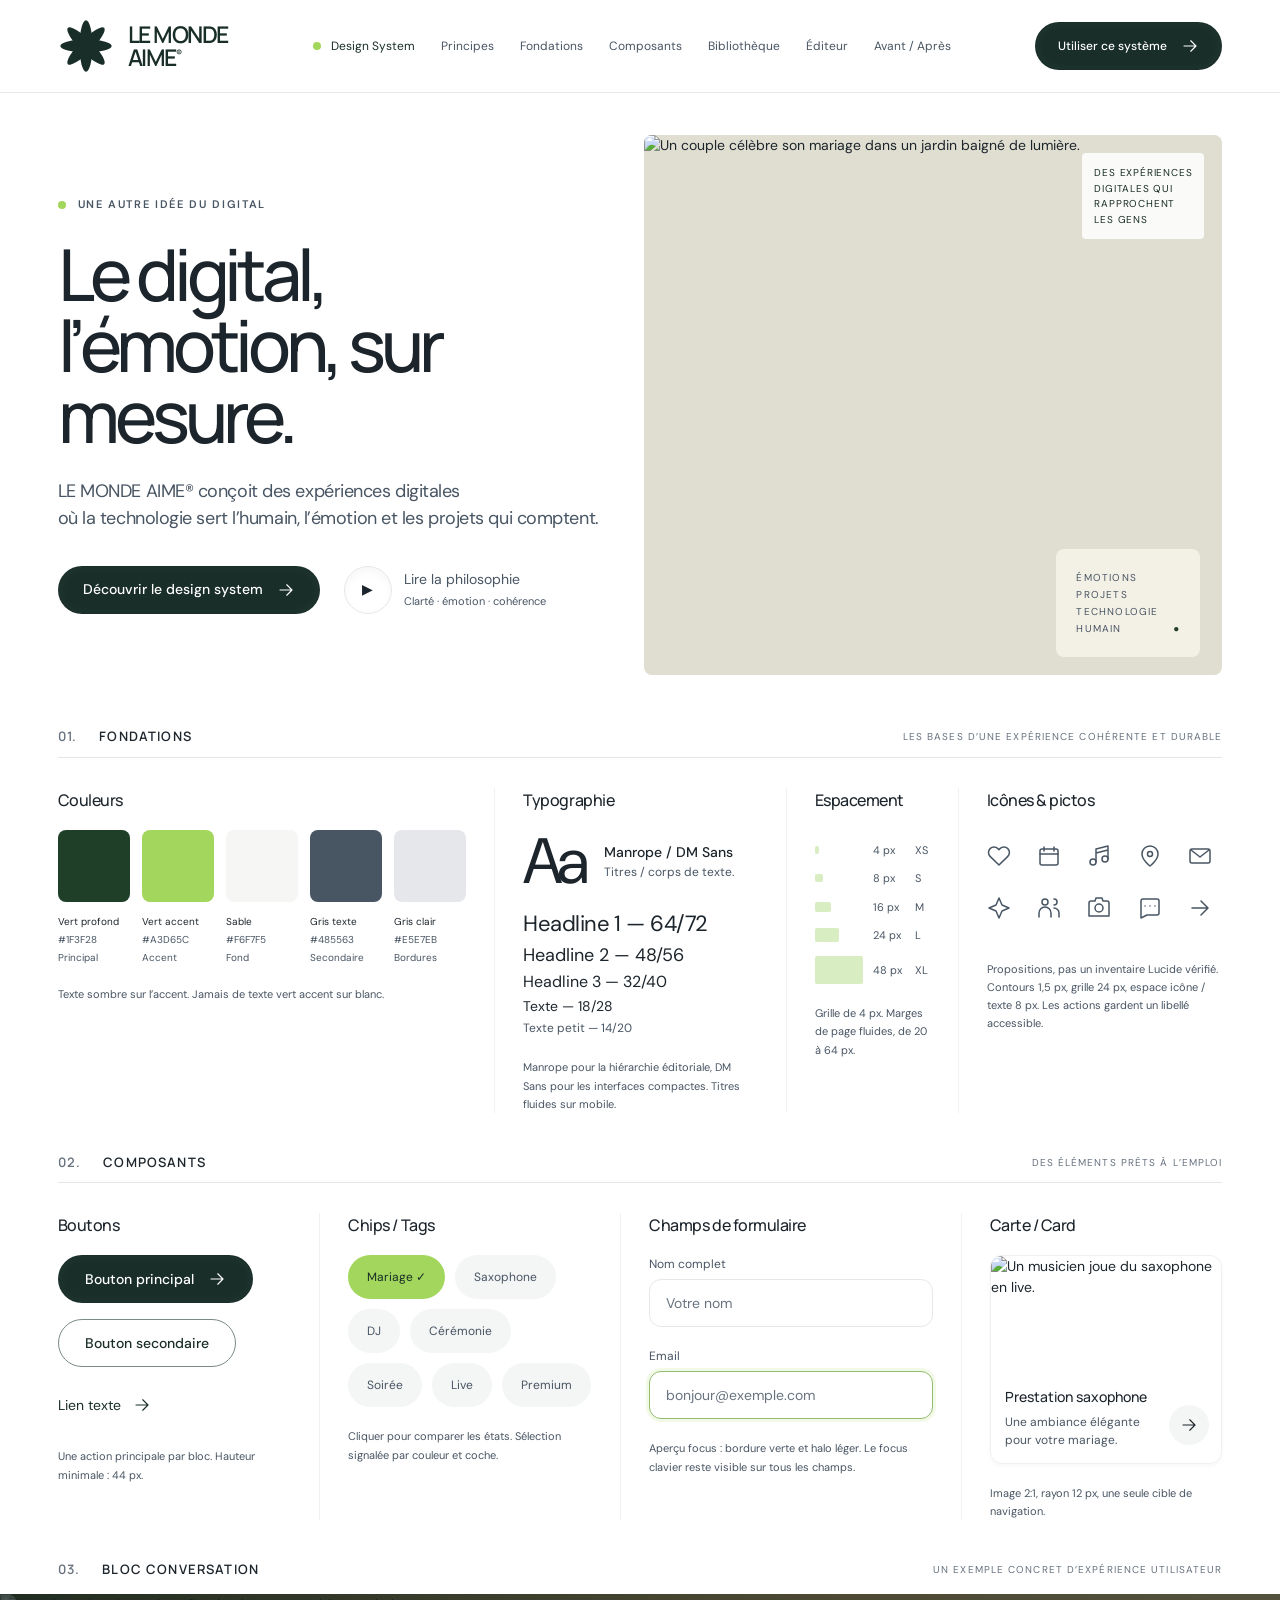
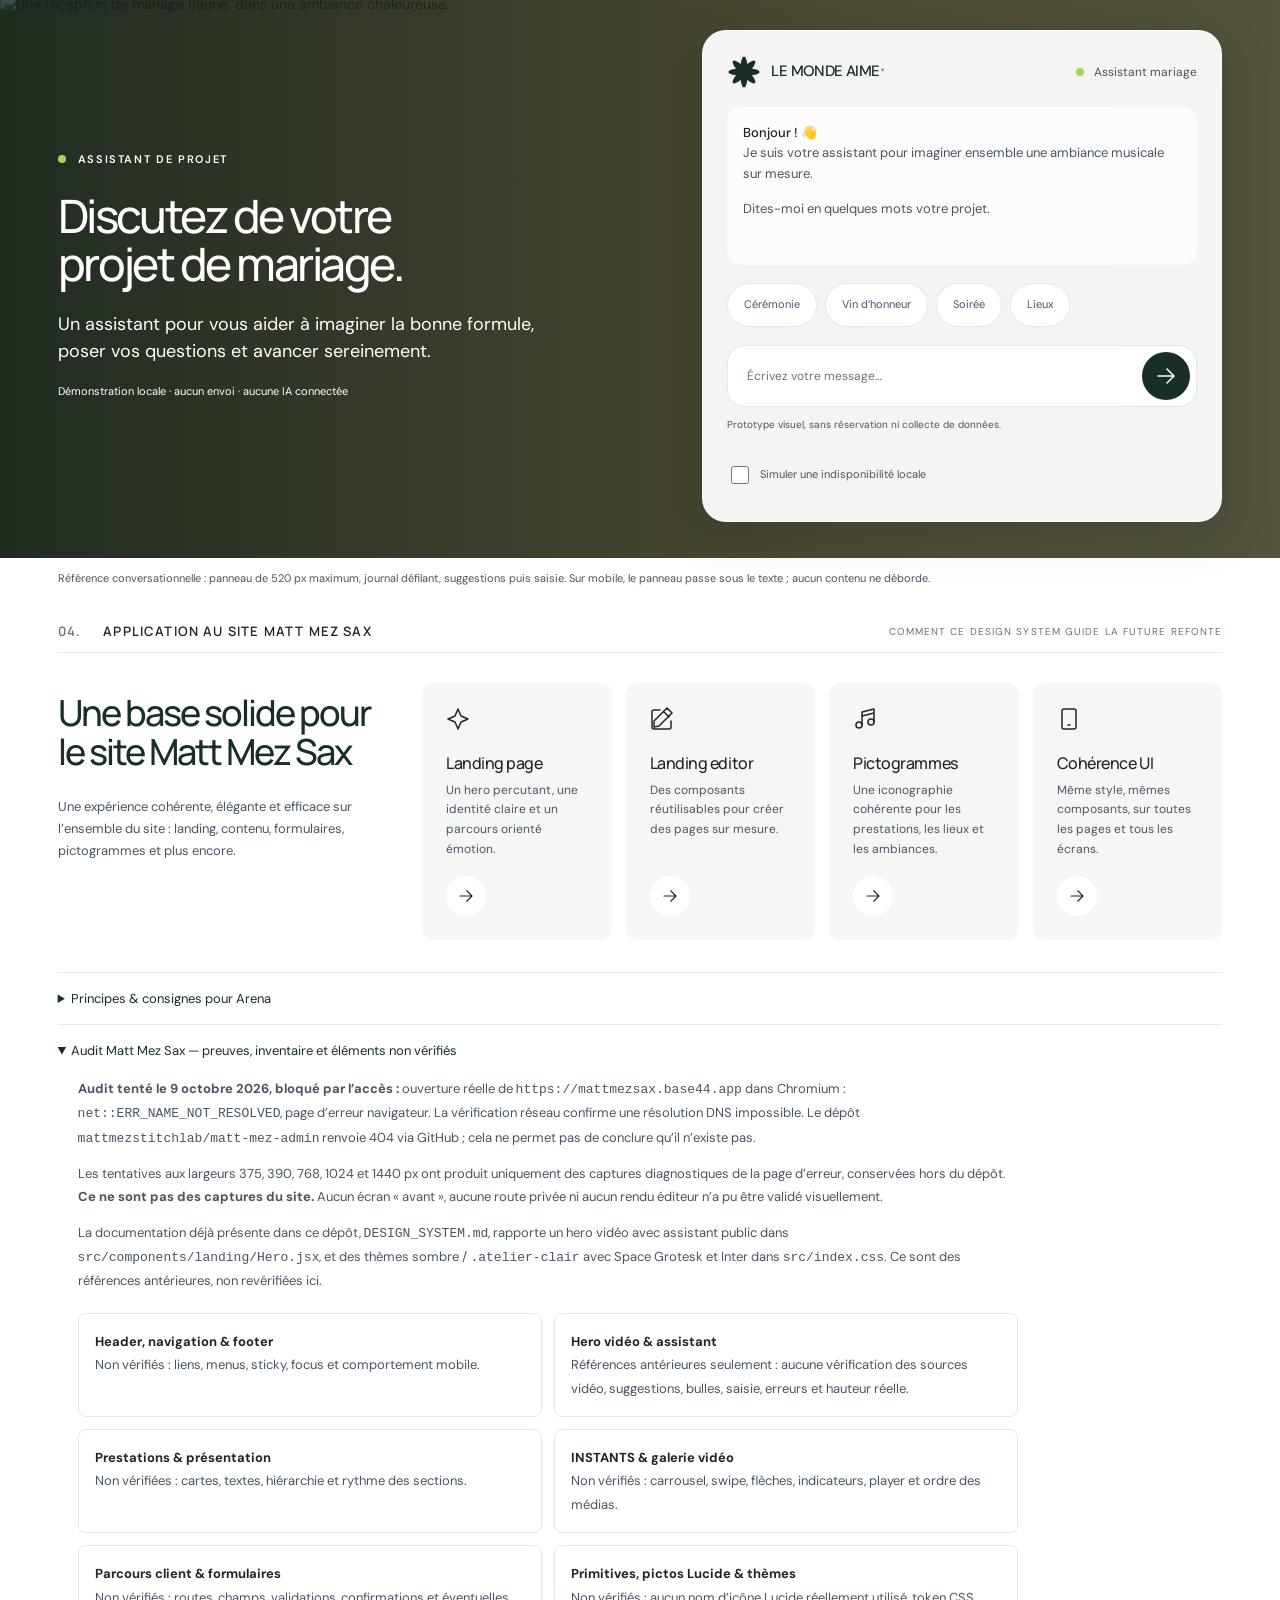
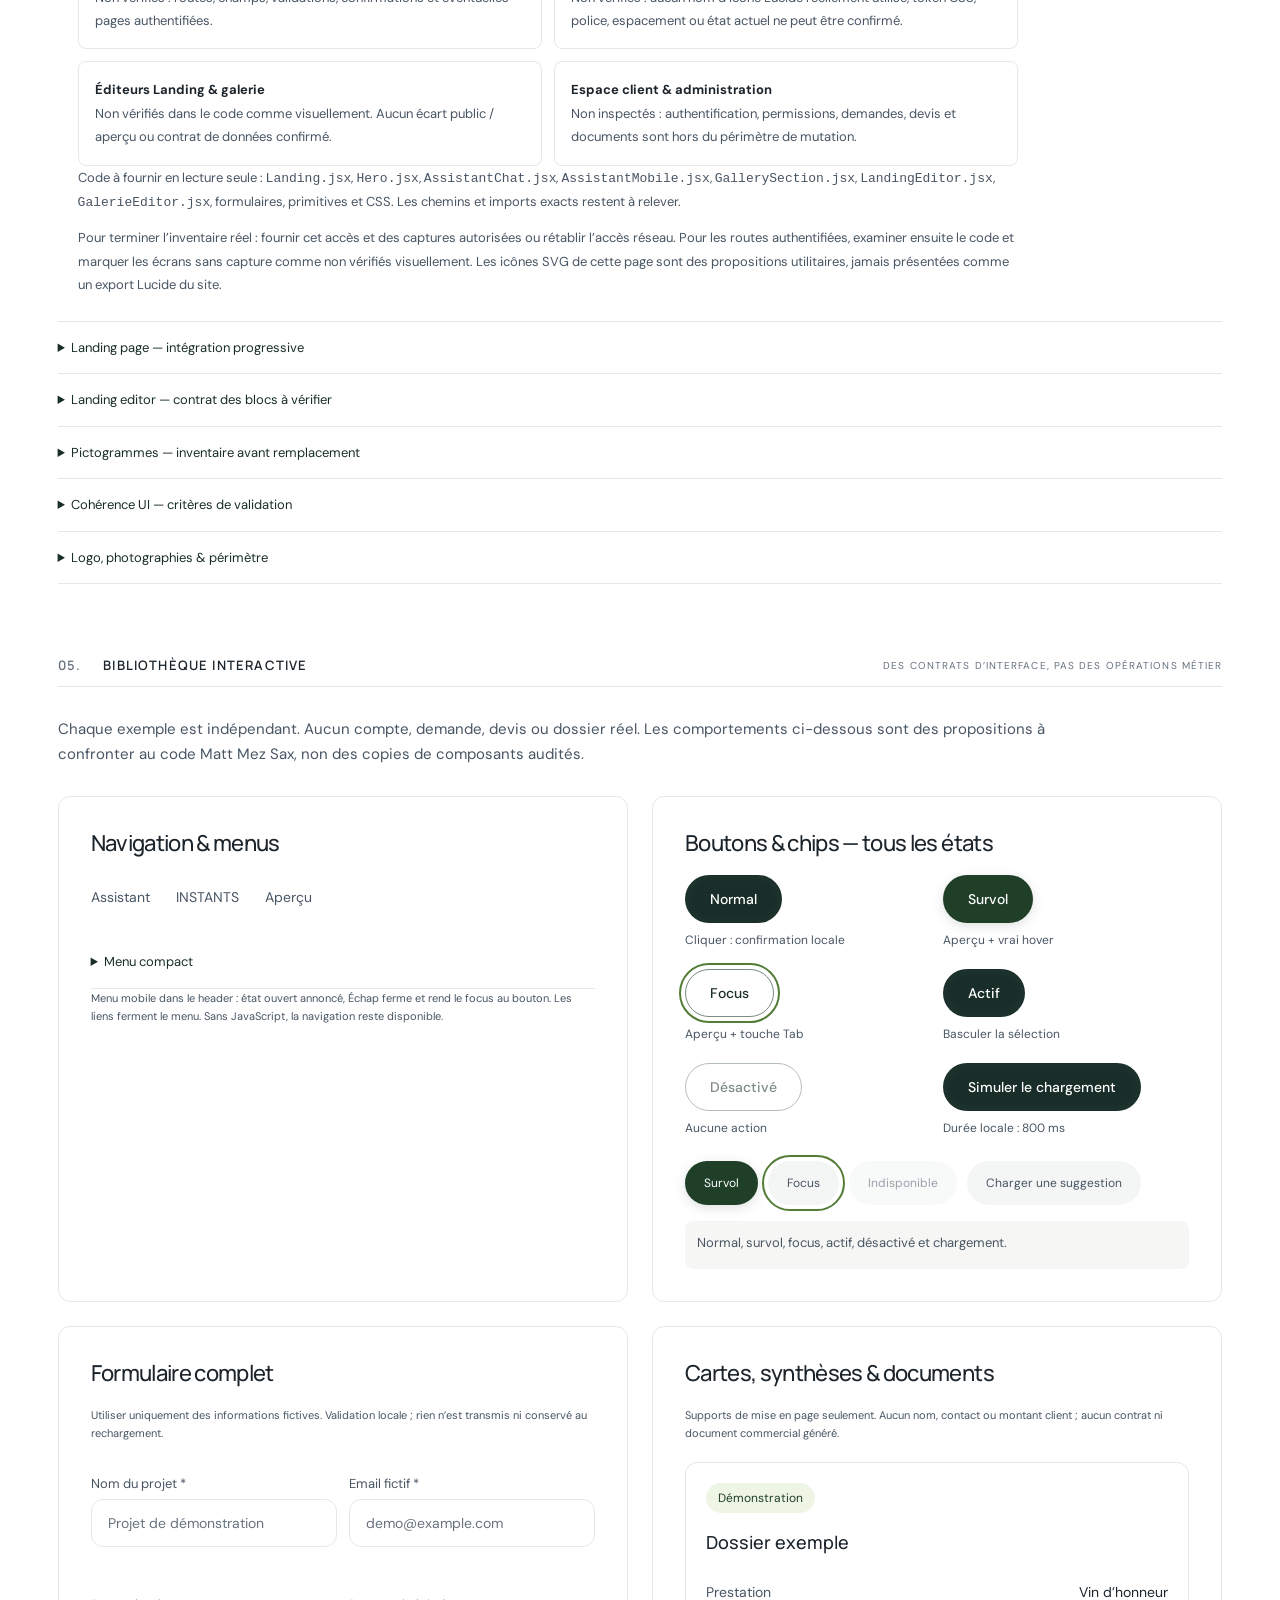
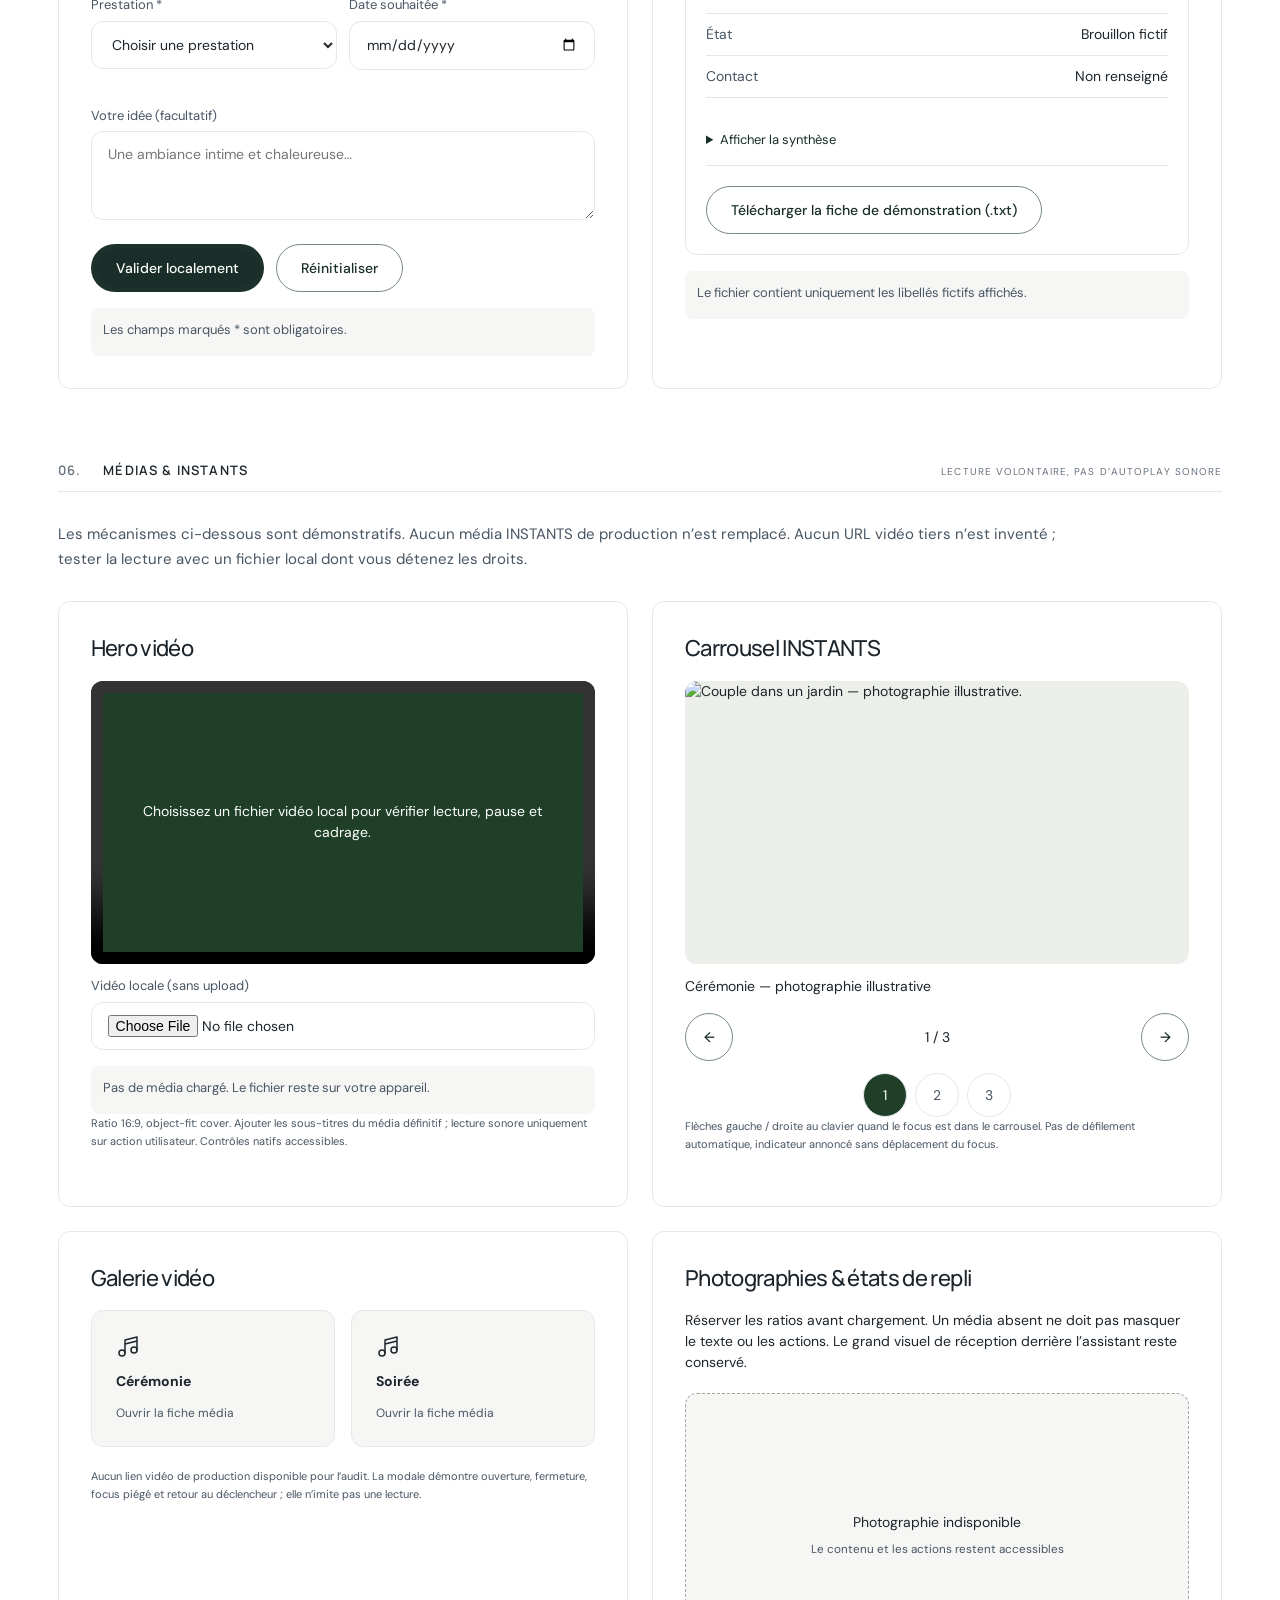
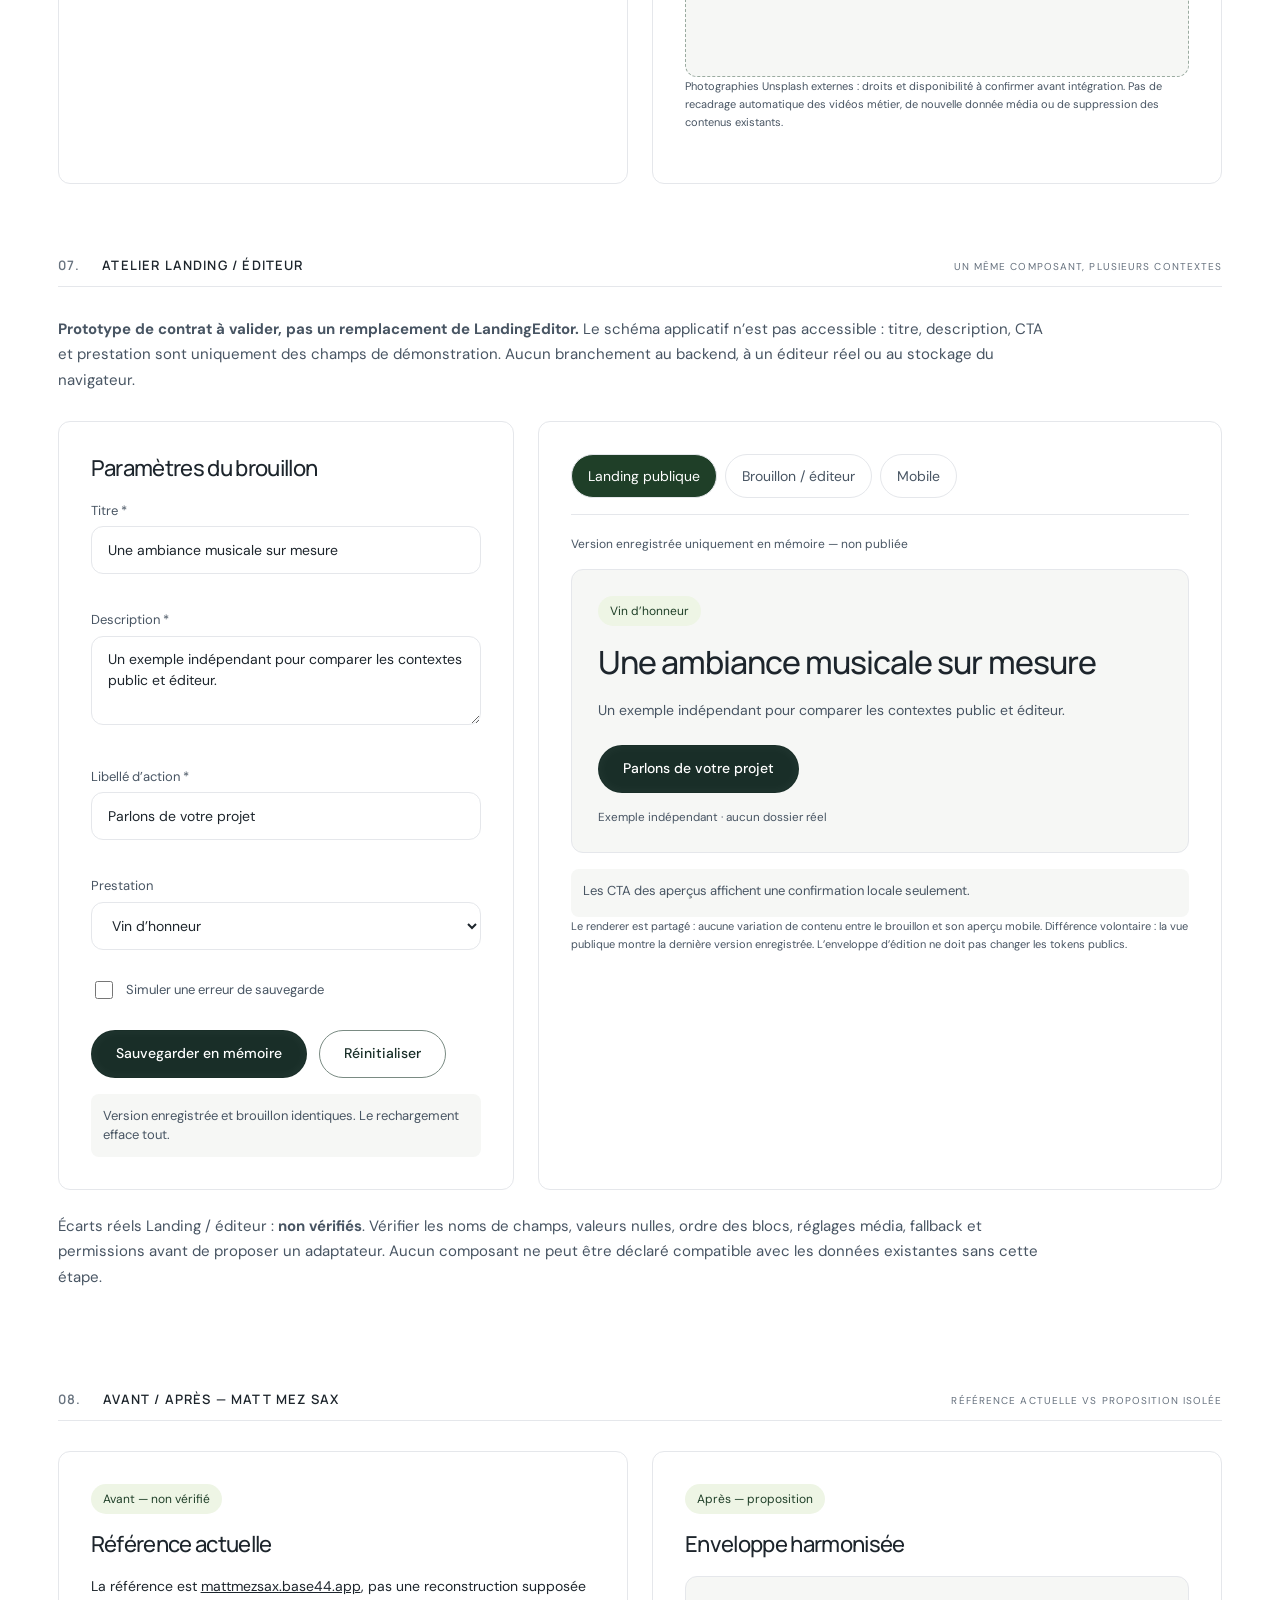
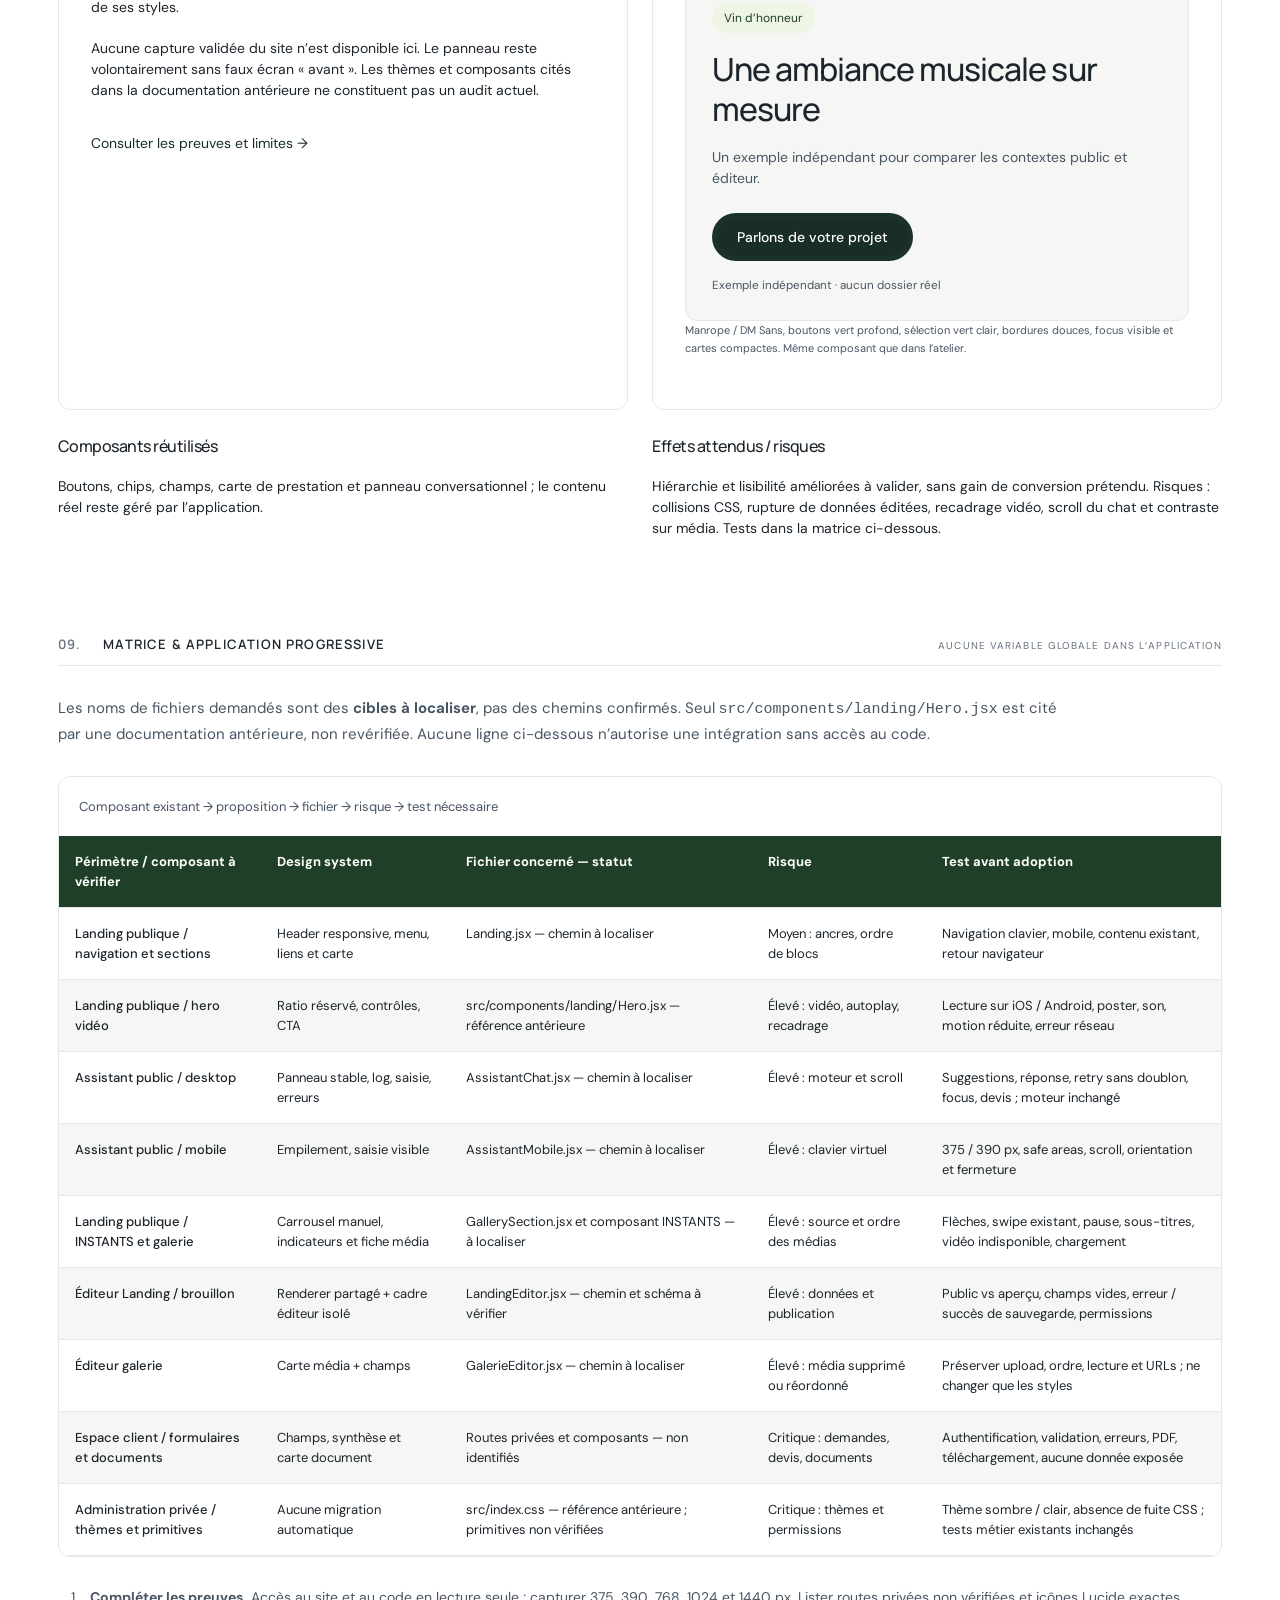
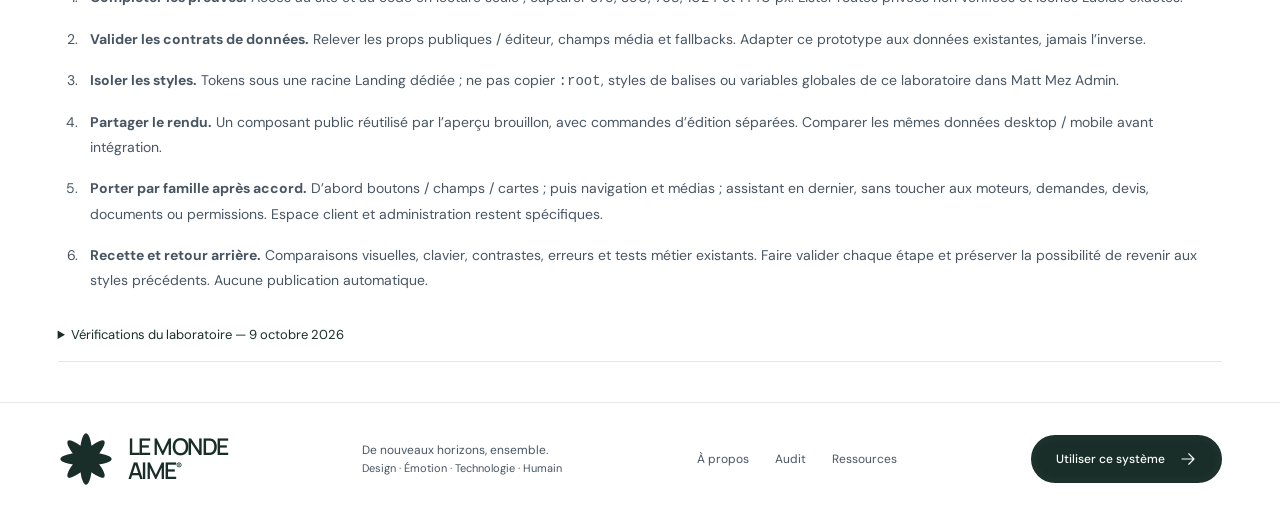
==== commit 22f05f06: "Complete keyboard verification and document audit limitations Co-authored-by: mattmezstitchlab <2603" ====
--- a/index.html
+++ b/index.html
@@ -344,6 +344,12 @@
         <li><strong>Porter par famille après accord.</strong> D’abord boutons / champs / cartes ; puis navigation et médias ; assistant en dernier, sans toucher aux moteurs, demandes, devis, documents ou permissions. Espace client et administration restent spécifiques.</li>
         <li><strong>Recette et retour arrière.</strong> Comparaisons visuelles, clavier, contrastes, erreurs et tests métier existants. Faire valider chaque étape et préserver la possibilité de revenir aux styles précédents. Aucune publication automatique.</li>
       </ol>
+      <details><summary>Vérifications du laboratoire — 9 octobre 2026</summary><div class="details-content">
+        <p>Chromium : layout sans débordement de page à 375, 390, 768, 1024 et 1440 px ; tableau défilant dans son propre conteneur. Captures du laboratoire réalisées à ces cinq largeurs, séparées des diagnostics d’accès au site.</p>
+        <p>Vérifiés : menu / Échap, onglets / flèches / Home / End, validation et correction des formulaires, suggestions et erreur du chat sans perte de texte, hauteur stable et scroll interne, carrousel, modale, états de chargement, sauvegarde locale réussie / échouée, modifications pendant sauvegarde, reset et absence de persistance au rechargement. Texte HTML rendu sans interprétation.</p>
+        <p>Focus vert vérifié sur texte, select, date, textarea et saisie du chat, y compris mode couleurs forcées. Animations et transitions coupées avec prefers-reduced-motion. Contrastes calculés : texte / blanc 7,62:1 ; bouton 14,36:1 ; sélection 8,43:1 ; erreur 7,19:1 ; bordure de focus / blanc 4,82:1.</p>
+        <p>Lecteur local testé avec un WebM de démonstration, lecture volontaire et pause ; fichier non vidéo rejeté. Les polices Google et photographies Unsplash ne chargent pas dans cet environnement : leur rendu définitif et les contrastes dépendant des photographies restent à vérifier. Safari, iOS, Android, moteurs métier et écrans de production ne sont pas validés par ces tests.</p>
+      </div></details>
     </section>
     <template id="landing-card-template"><article class="harmonized-card"><span class="badge" data-card-service></span><h3 data-card-title></h3><p data-card-description></p><button class="button primary" type="button" data-card-cta></button><small>Exemple indépendant · aucun dossier réel</small></article></template>
   </main>
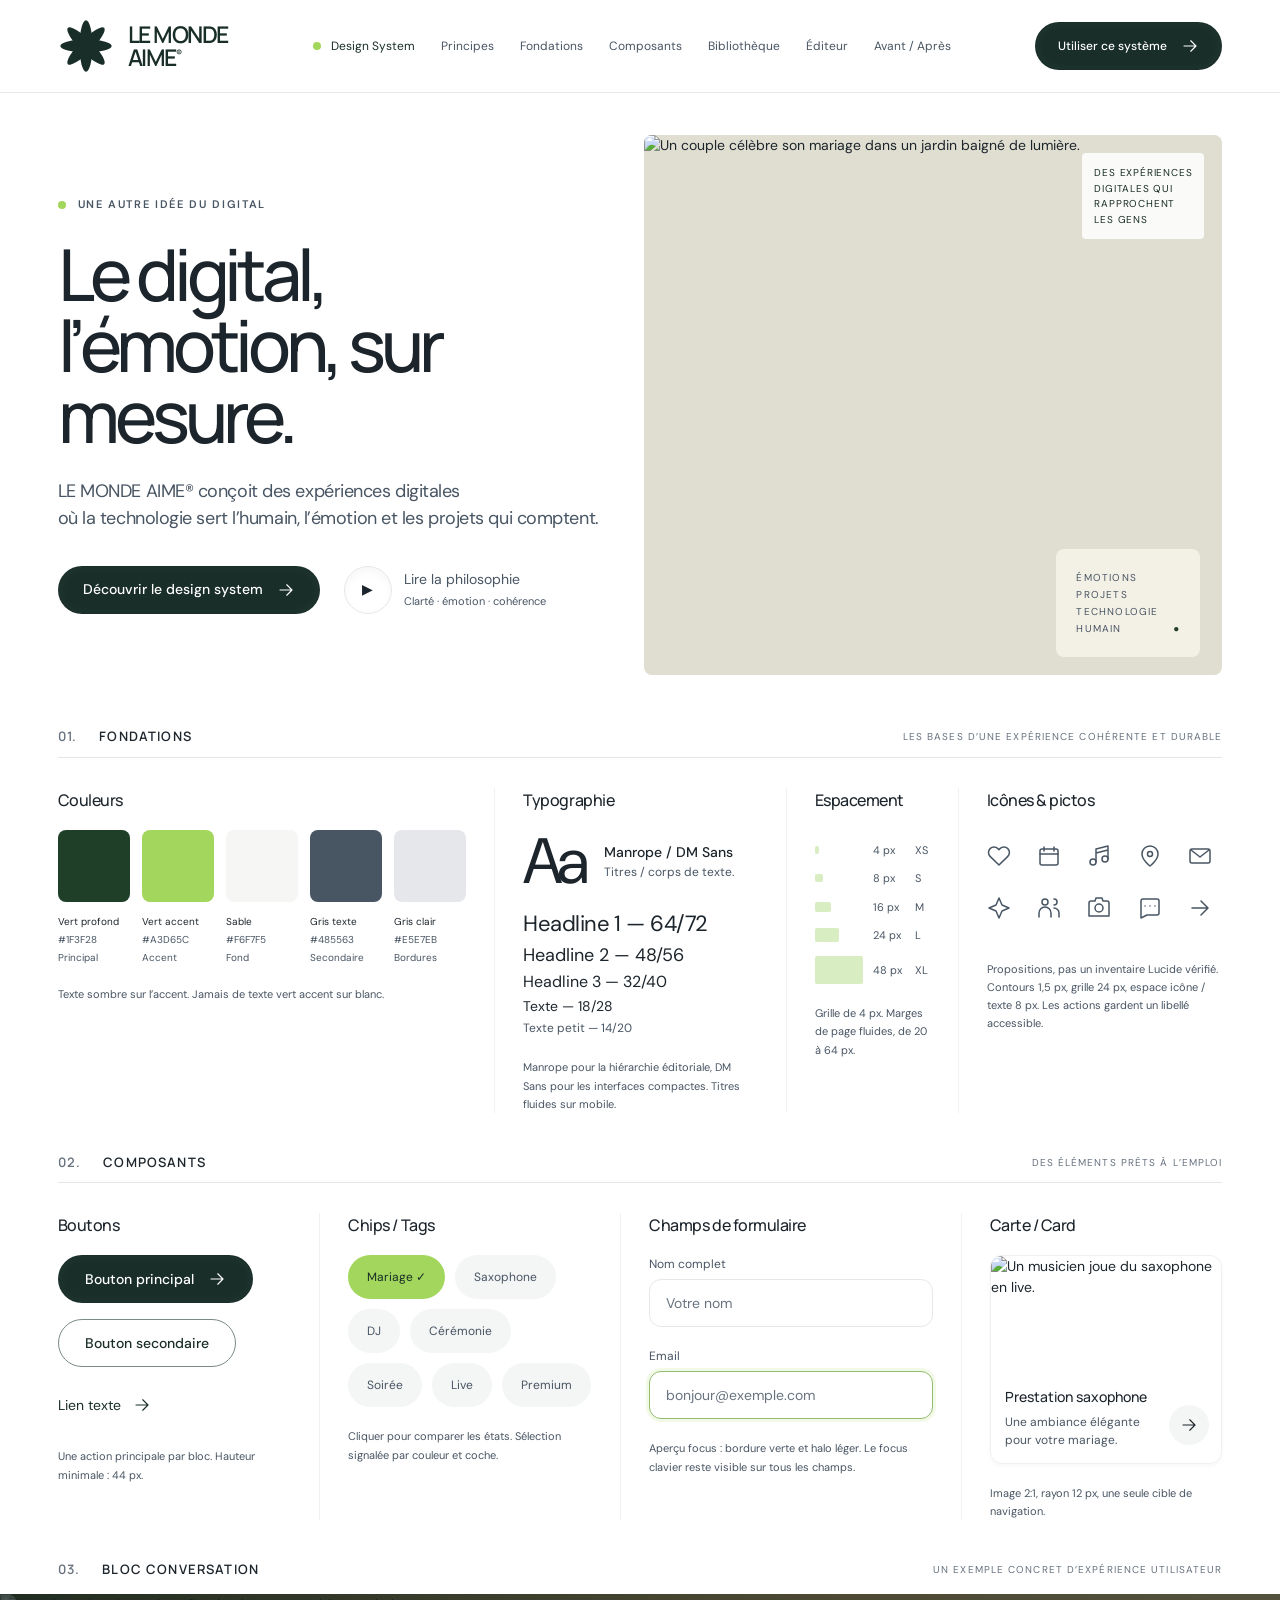
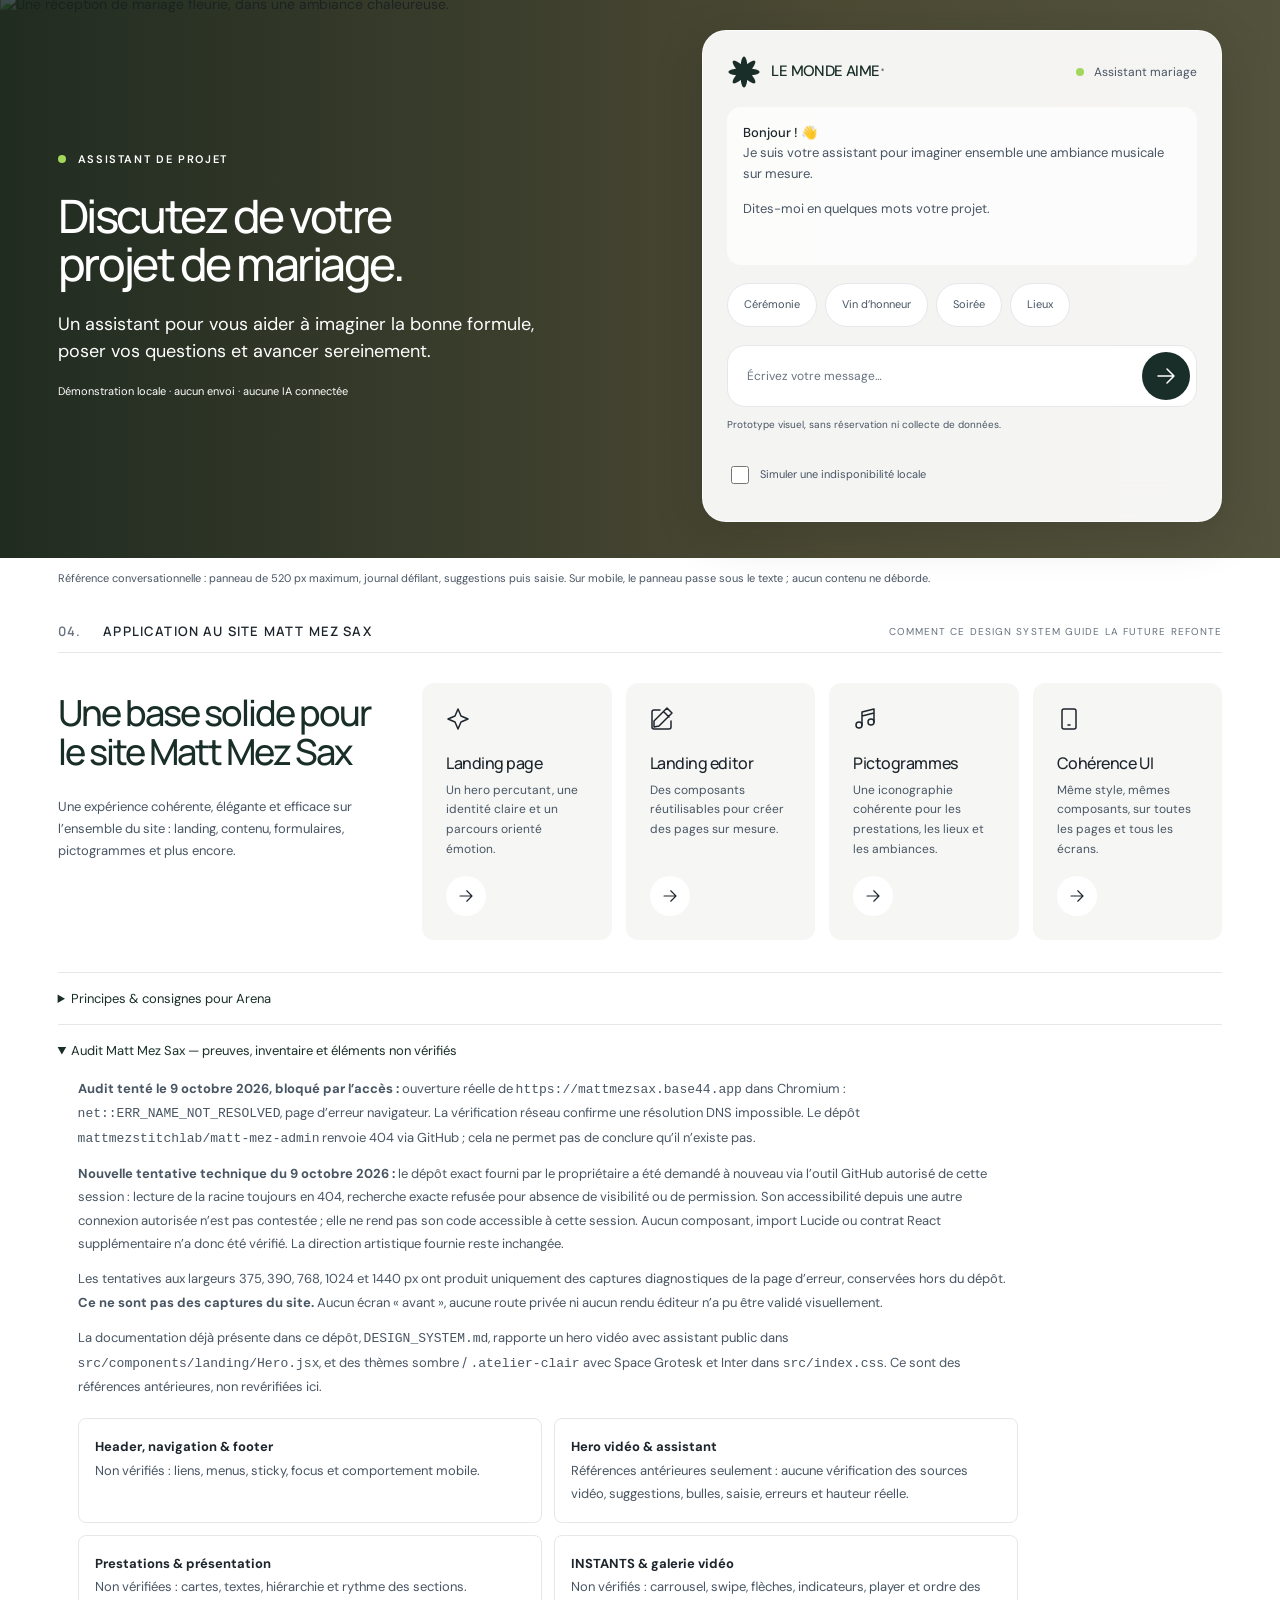
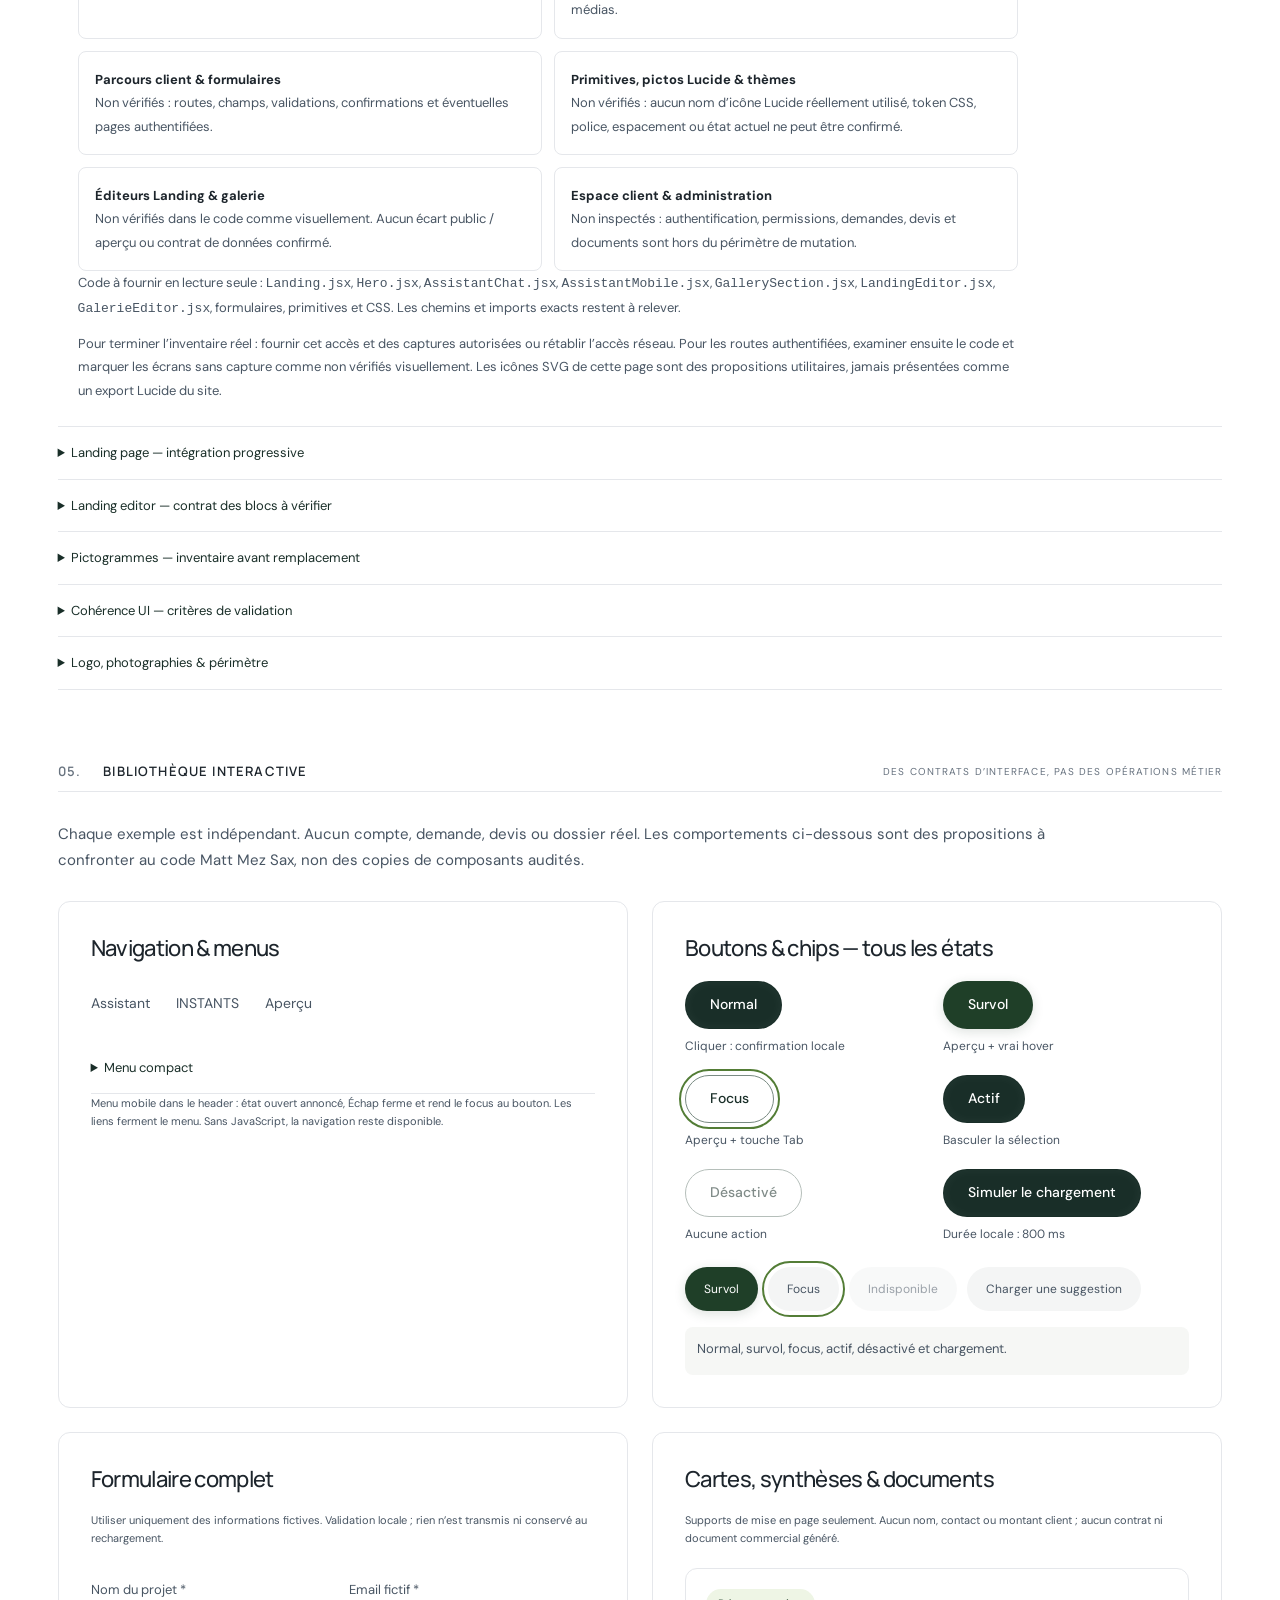
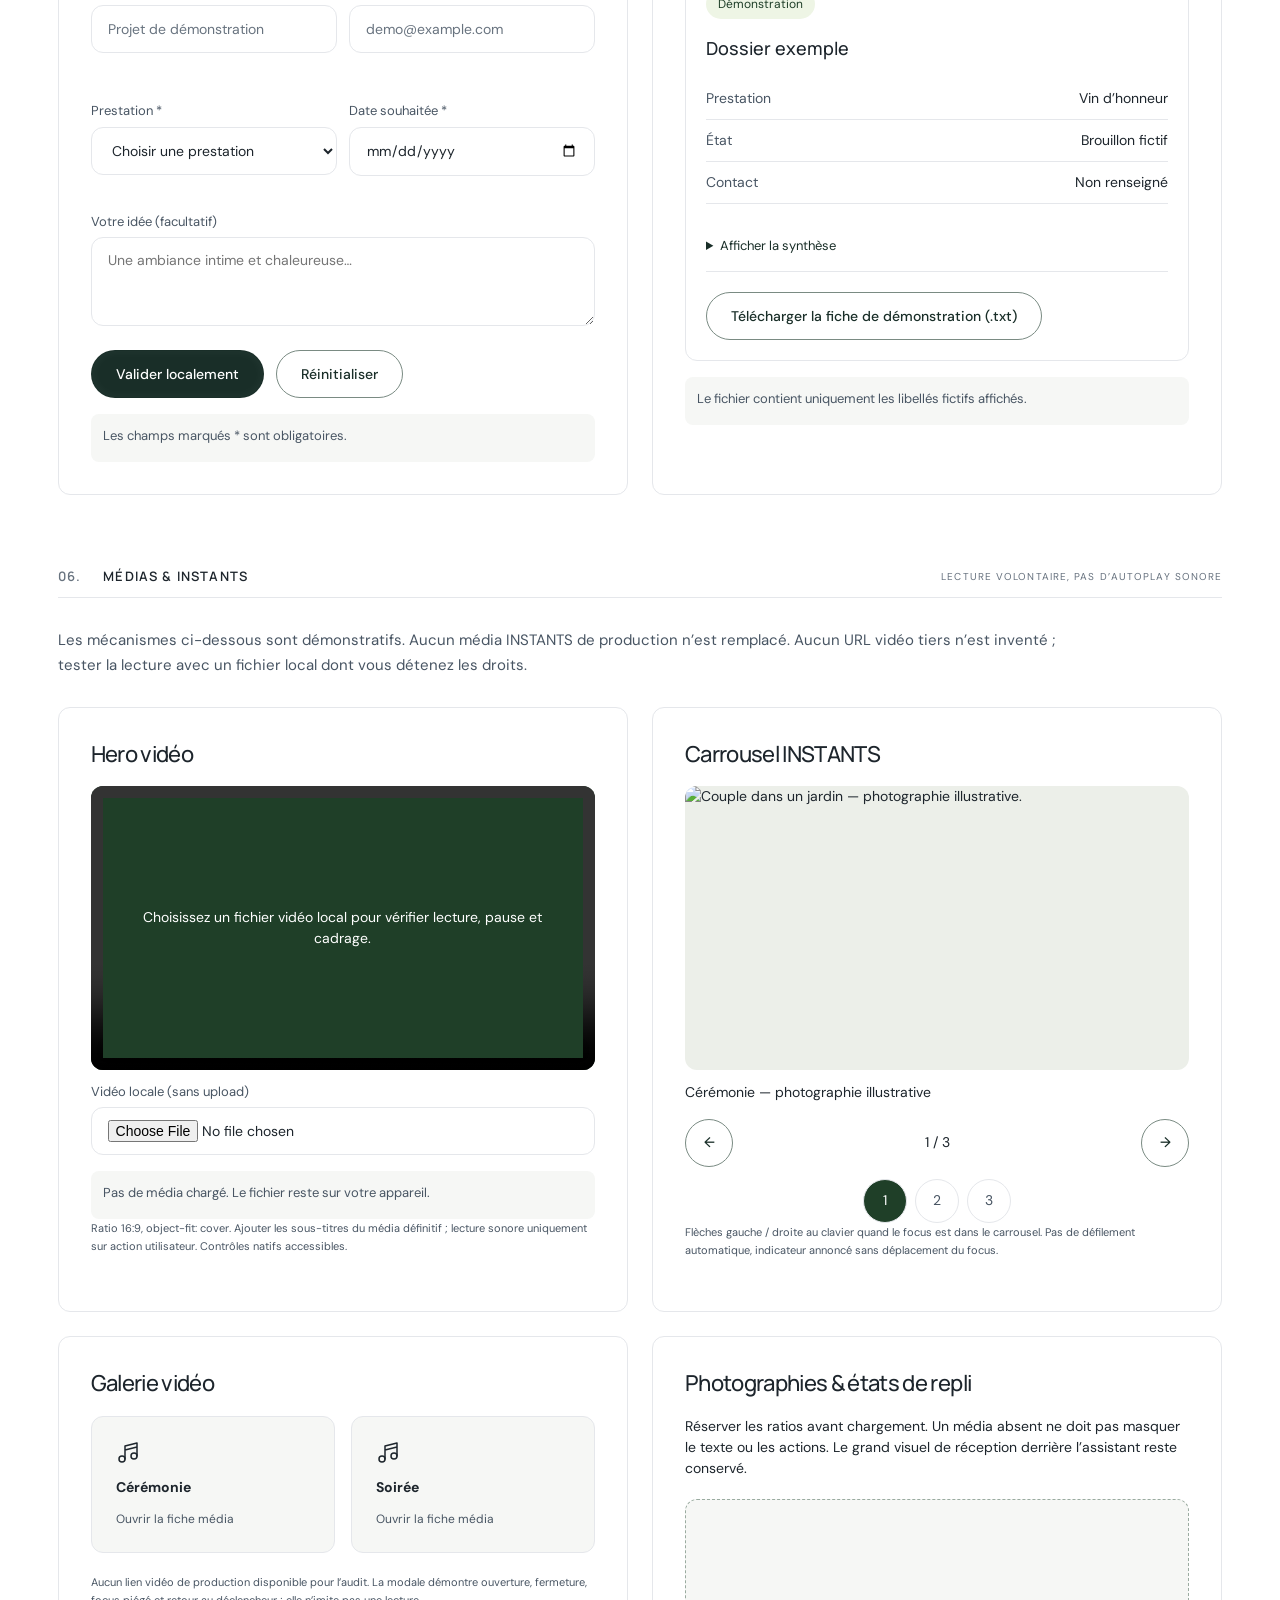
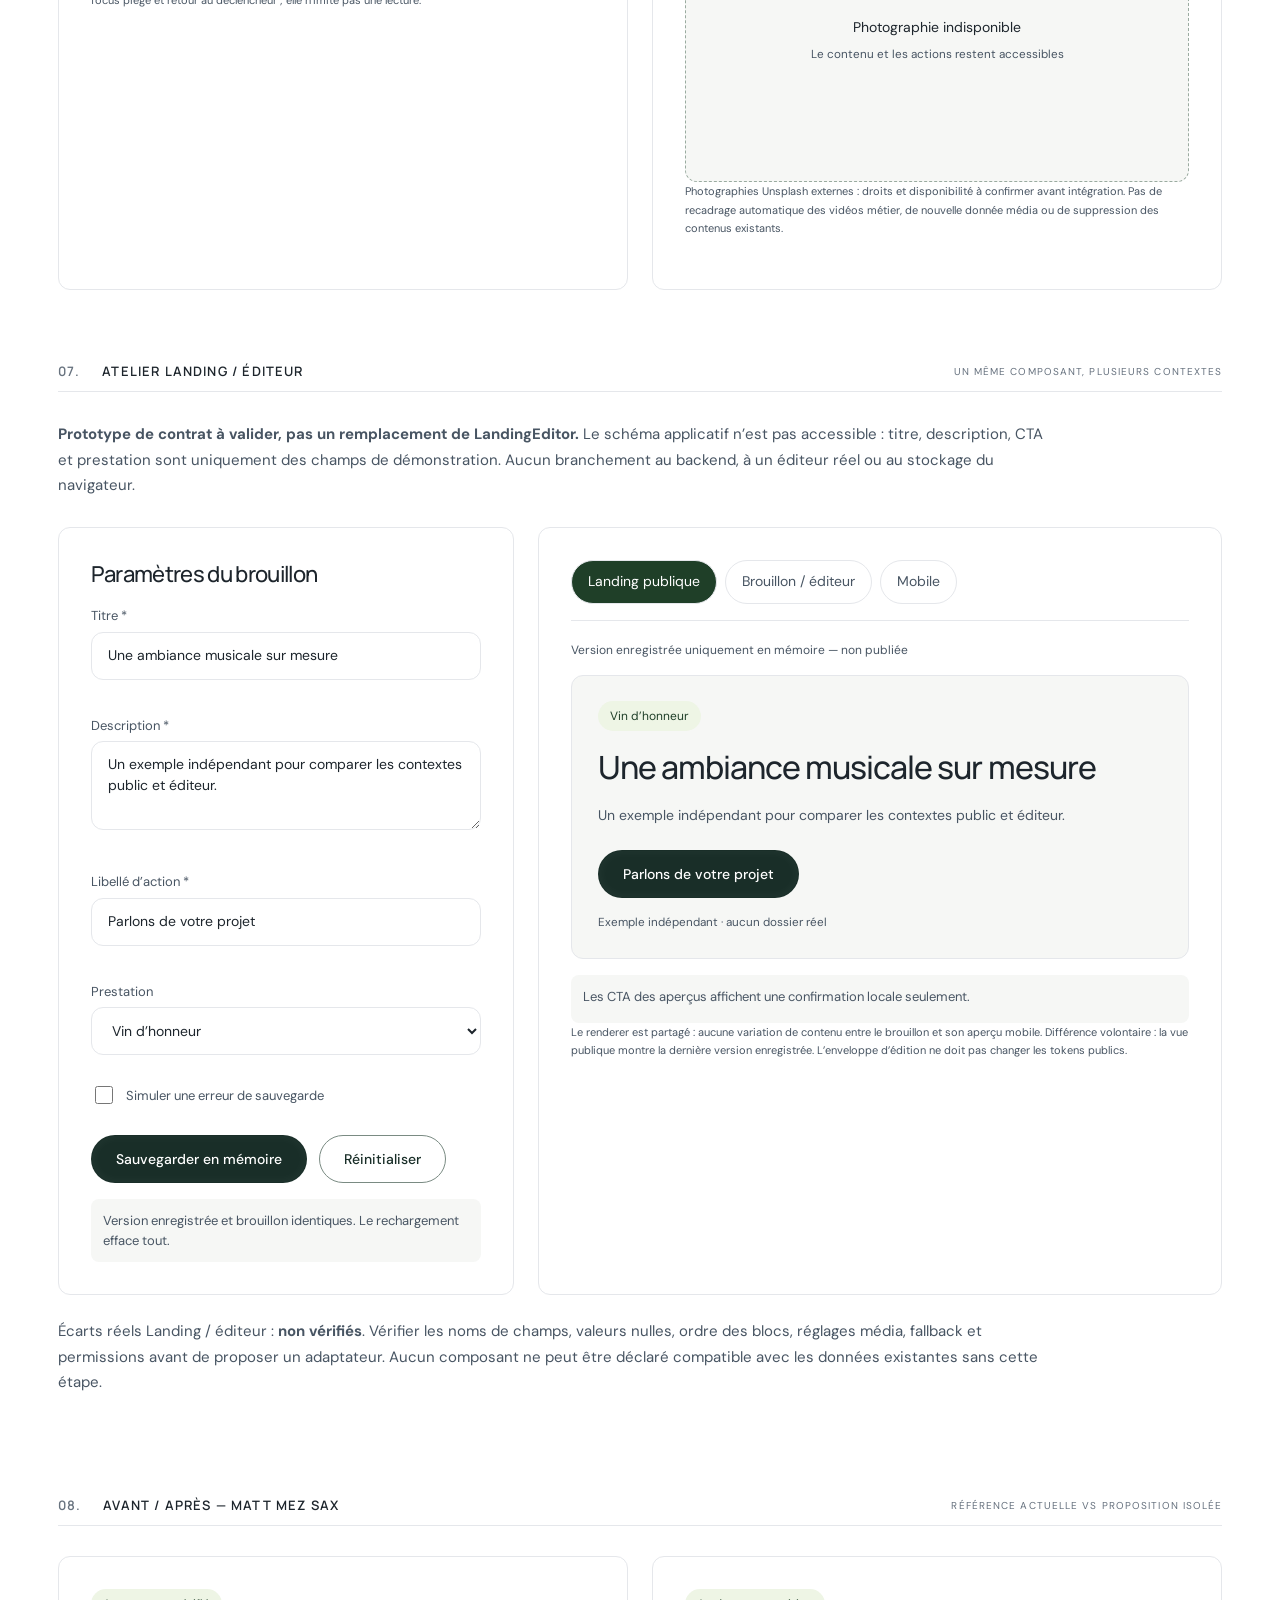
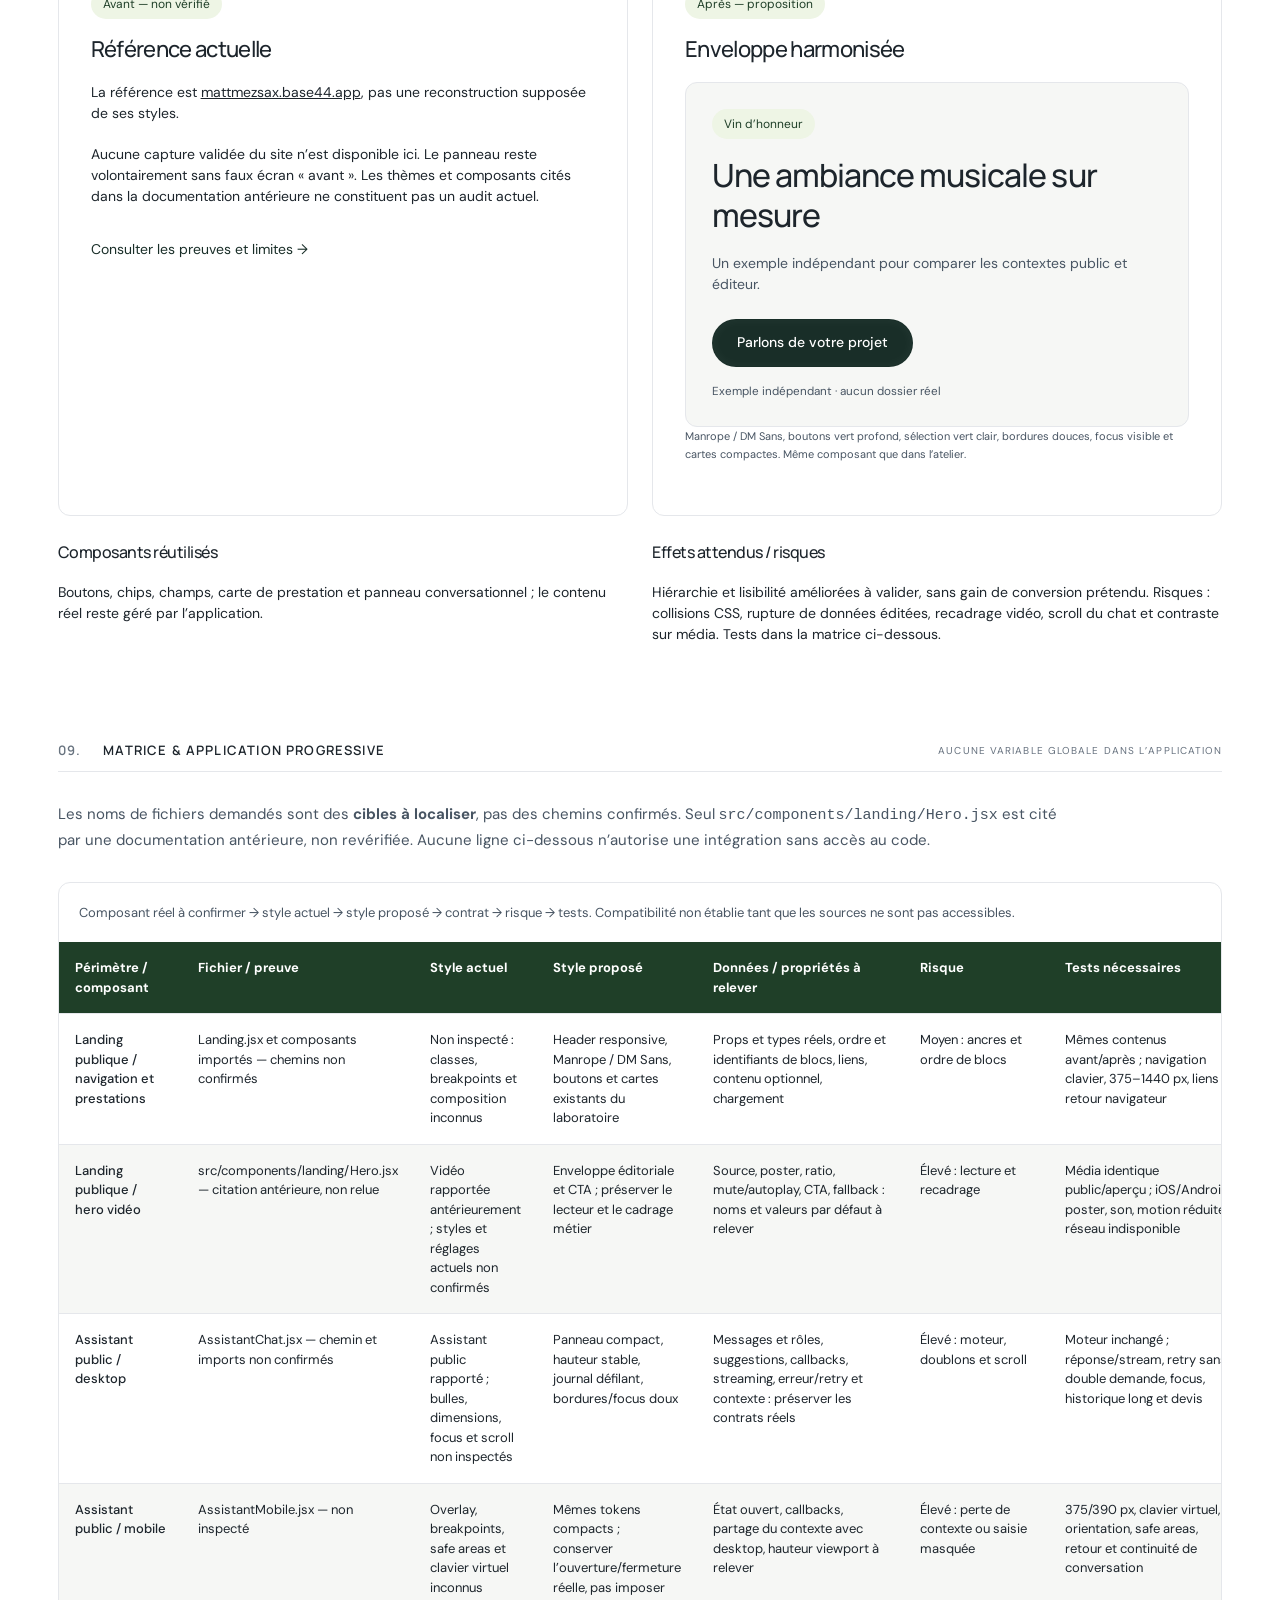
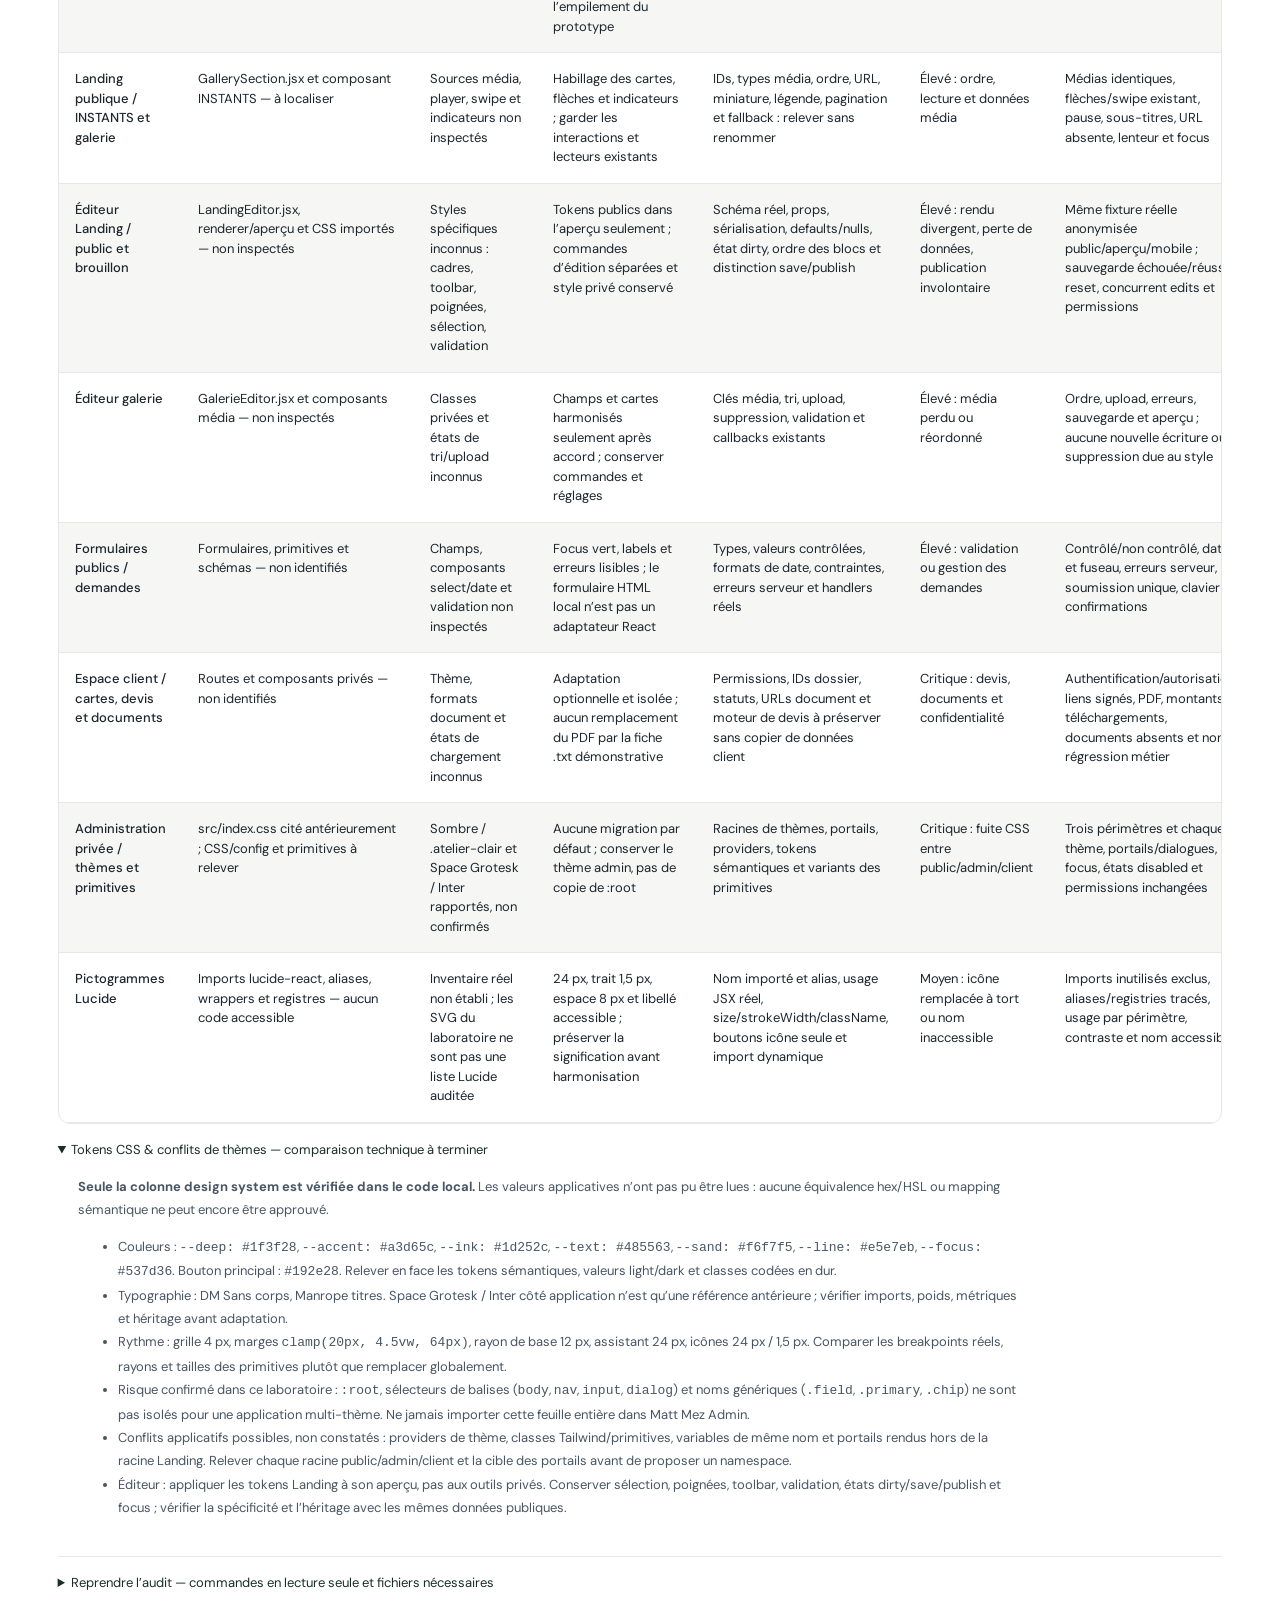
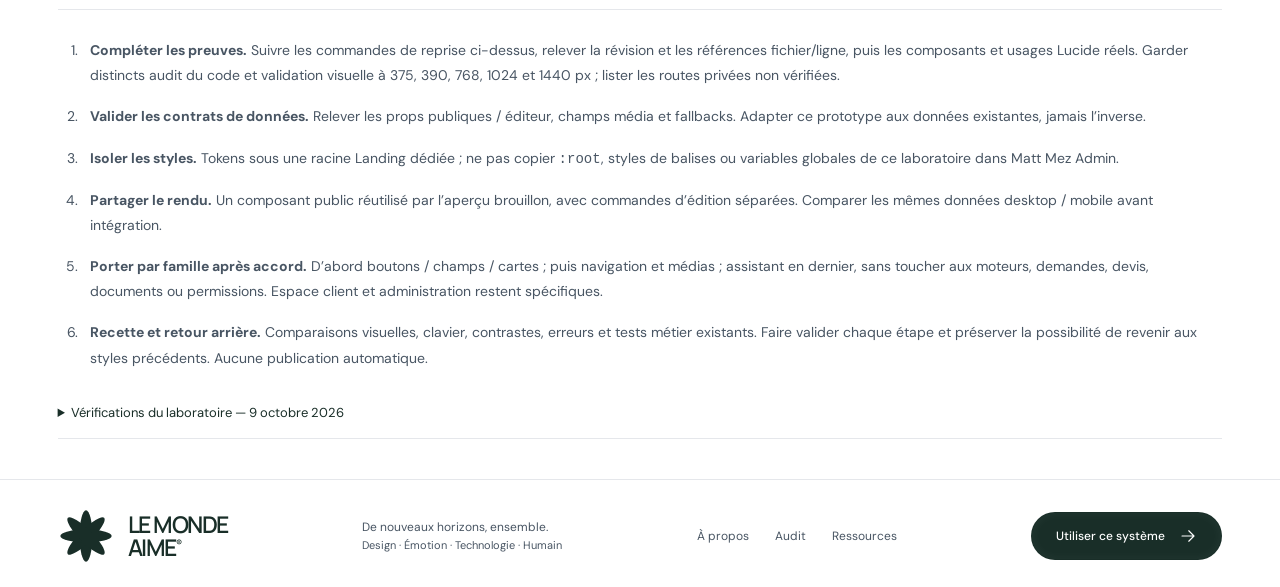
==== commit f98c3c10: "Complete compatibility matrix and read-only audit handoff Co-authored-by: mattmezstitchlab <26037971" ====
--- a/index.html
+++ b/index.html
@@ -172,6 +172,7 @@
         </div></details>
         <details id="audit" open><summary>Audit Matt Mez Sax — preuves, inventaire et éléments non vérifiés</summary><div class="details-content">
           <p><strong>Audit tenté le 9 octobre 2026, bloqué par l’accès :</strong> ouverture réelle de <code>https://mattmezsax.base44.app</code> dans Chromium : <code>net::ERR_NAME_NOT_RESOLVED</code>, page d’erreur navigateur. La vérification réseau confirme une résolution DNS impossible. Le dépôt <code>mattmezstitchlab/matt-mez-admin</code> renvoie 404 via GitHub ; cela ne permet pas de conclure qu’il n’existe pas.</p>
+          <p><strong>Nouvelle tentative technique du 9 octobre 2026 :</strong> le dépôt exact fourni par le propriétaire a été demandé à nouveau via l’outil GitHub autorisé de cette session : lecture de la racine toujours en 404, recherche exacte refusée pour absence de visibilité ou de permission. Son accessibilité depuis une autre connexion autorisée n’est pas contestée ; elle ne rend pas son code accessible à cette session. Aucun composant, import Lucide ou contrat React supplémentaire n’a donc été vérifié. La direction artistique fournie reste inchangée.</p>
           <p>Les tentatives aux largeurs 375, 390, 768, 1024 et 1440 px ont produit uniquement des captures diagnostiques de la page d’erreur, conservées hors du dépôt. <strong>Ce ne sont pas des captures du site.</strong> Aucun écran « avant », aucune route privée ni aucun rendu éditeur n’a pu être validé visuellement.</p>
           <p>La documentation déjà présente dans ce dépôt, <code>DESIGN_SYSTEM.md</code>, rapporte un hero vidéo avec assistant public dans <code>src/components/landing/Hero.jsx</code>, et des thèmes sombre / <code>.atelier-clair</code> avec Space Grotesk et Inter dans <code>src/index.css</code>. Ce sont des références antérieures, non revérifiées ici.</p>
           <div class="audit-grid">
@@ -322,22 +323,53 @@
       <div class="section-heading"><h2 id="matrix-title"><span>09.</span> Matrice &amp; application progressive</h2><p>Aucune variable globale dans l’application</p></div>
       <p class="section-intro">Les noms de fichiers demandés sont des <strong>cibles à localiser</strong>, pas des chemins confirmés. Seul <code>src/components/landing/Hero.jsx</code> est cité par une documentation antérieure, non revérifiée. Aucune ligne ci-dessous n’autorise une intégration sans accès au code.</p>
       <div class="table-scroll" tabindex="0" role="region" aria-label="Matrice de correspondance, défilement horizontal possible"><table>
-        <caption>Composant existant → proposition → fichier → risque → test nécessaire</caption>
-        <thead><tr><th scope="col">Périmètre / composant à vérifier</th><th scope="col">Design system</th><th scope="col">Fichier concerné — statut</th><th scope="col">Risque</th><th scope="col">Test avant adoption</th></tr></thead>
+        <caption>Composant réel à confirmer → style actuel → style proposé → contrat → risque → tests. Compatibilité non établie tant que les sources ne sont pas accessibles.</caption>
+        <thead><tr><th scope="col">Périmètre / composant</th><th scope="col">Fichier / preuve</th><th scope="col">Style actuel</th><th scope="col">Style proposé</th><th scope="col">Données / propriétés à relever</th><th scope="col">Risque</th><th scope="col">Tests nécessaires</th></tr></thead>
         <tbody>
-          <tr><th scope="row">Landing publique / navigation et sections</th><td>Header responsive, menu, liens et carte</td><td>Landing.jsx — chemin à localiser</td><td>Moyen : ancres, ordre de blocs</td><td>Navigation clavier, mobile, contenu existant, retour navigateur</td></tr>
-          <tr><th scope="row">Landing publique / hero vidéo</th><td>Ratio réservé, contrôles, CTA</td><td>src/components/landing/Hero.jsx — référence antérieure</td><td>Élevé : vidéo, autoplay, recadrage</td><td>Lecture sur iOS / Android, poster, son, motion réduite, erreur réseau</td></tr>
-          <tr><th scope="row">Assistant public / desktop</th><td>Panneau stable, log, saisie, erreurs</td><td>AssistantChat.jsx — chemin à localiser</td><td>Élevé : moteur et scroll</td><td>Suggestions, réponse, retry sans doublon, focus, devis ; moteur inchangé</td></tr>
-          <tr><th scope="row">Assistant public / mobile</th><td>Empilement, saisie visible</td><td>AssistantMobile.jsx — chemin à localiser</td><td>Élevé : clavier virtuel</td><td>375 / 390 px, safe areas, scroll, orientation et fermeture</td></tr>
-          <tr><th scope="row">Landing publique / INSTANTS et galerie</th><td>Carrousel manuel, indicateurs et fiche média</td><td>GallerySection.jsx et composant INSTANTS — à localiser</td><td>Élevé : source et ordre des médias</td><td>Flèches, swipe existant, pause, sous-titres, vidéo indisponible, chargement</td></tr>
-          <tr><th scope="row">Éditeur Landing / brouillon</th><td>Renderer partagé + cadre éditeur isolé</td><td>LandingEditor.jsx — chemin et schéma à vérifier</td><td>Élevé : données et publication</td><td>Public vs aperçu, champs vides, erreur / succès de sauvegarde, permissions</td></tr>
-          <tr><th scope="row">Éditeur galerie</th><td>Carte média + champs</td><td>GalerieEditor.jsx — chemin à localiser</td><td>Élevé : média supprimé ou réordonné</td><td>Préserver upload, ordre, lecture et URLs ; ne changer que les styles</td></tr>
-          <tr><th scope="row">Espace client / formulaires et documents</th><td>Champs, synthèse et carte document</td><td>Routes privées et composants — non identifiés</td><td>Critique : demandes, devis, documents</td><td>Authentification, validation, erreurs, PDF, téléchargement, aucune donnée exposée</td></tr>
-          <tr><th scope="row">Administration privée / thèmes et primitives</th><td>Aucune migration automatique</td><td>src/index.css — référence antérieure ; primitives non vérifiées</td><td>Critique : thèmes et permissions</td><td>Thème sombre / clair, absence de fuite CSS ; tests métier existants inchangés</td></tr>
+          <tr><th scope="row">Landing publique / navigation et prestations</th><td>Landing.jsx et composants importés — chemins non confirmés</td><td>Non inspecté : classes, breakpoints et composition inconnus</td><td>Header responsive, Manrope / DM Sans, boutons et cartes existants du laboratoire</td><td>Props et types réels, ordre et identifiants de blocs, liens, contenu optionnel, chargement</td><td>Moyen : ancres et ordre de blocs</td><td>Mêmes contenus avant/après ; navigation clavier, 375–1440 px, liens et retour navigateur</td></tr>
+          <tr><th scope="row">Landing publique / hero vidéo</th><td>src/components/landing/Hero.jsx — citation antérieure, non relue</td><td>Vidéo rapportée antérieurement ; styles et réglages actuels non confirmés</td><td>Enveloppe éditoriale et CTA ; préserver le lecteur et le cadrage métier</td><td>Source, poster, ratio, mute/autoplay, CTA, fallback : noms et valeurs par défaut à relever</td><td>Élevé : lecture et recadrage</td><td>Média identique public/aperçu ; iOS/Android, poster, son, motion réduite, réseau indisponible</td></tr>
+          <tr><th scope="row">Assistant public / desktop</th><td>AssistantChat.jsx — chemin et imports non confirmés</td><td>Assistant public rapporté ; bulles, dimensions, focus et scroll non inspectés</td><td>Panneau compact, hauteur stable, journal défilant, bordures/focus doux</td><td>Messages et rôles, suggestions, callbacks, streaming, erreur/retry et contexte : préserver les contrats réels</td><td>Élevé : moteur, doublons et scroll</td><td>Moteur inchangé ; réponse/stream, retry sans double demande, focus, historique long et devis</td></tr>
+          <tr><th scope="row">Assistant public / mobile</th><td>AssistantMobile.jsx — non inspecté</td><td>Overlay, breakpoints, safe areas et clavier virtuel inconnus</td><td>Mêmes tokens compacts ; conserver l’ouverture/fermeture réelle, pas imposer l’empilement du prototype</td><td>État ouvert, callbacks, partage du contexte avec desktop, hauteur viewport à relever</td><td>Élevé : perte de contexte ou saisie masquée</td><td>375/390 px, clavier virtuel, orientation, safe areas, retour et continuité de conversation</td></tr>
+          <tr><th scope="row">Landing publique / INSTANTS et galerie</th><td>GallerySection.jsx et composant INSTANTS — à localiser</td><td>Sources média, player, swipe et indicateurs non inspectés</td><td>Habillage des cartes, flèches et indicateurs ; garder les interactions et lecteurs existants</td><td>IDs, types média, ordre, URL, miniature, légende, pagination et fallback : relever sans renommer</td><td>Élevé : ordre, lecture et données média</td><td>Médias identiques, flèches/swipe existant, pause, sous-titres, URL absente, lenteur et focus</td></tr>
+          <tr><th scope="row">Éditeur Landing / public et brouillon</th><td>LandingEditor.jsx, renderer/aperçu et CSS importés — non inspectés</td><td>Styles spécifiques inconnus : cadres, toolbar, poignées, sélection, validation</td><td>Tokens publics dans l’aperçu seulement ; commandes d’édition séparées et style privé conservé</td><td>Schéma réel, props, sérialisation, defaults/nulls, état dirty, ordre des blocs et distinction save/publish</td><td>Élevé : rendu divergent, perte de données, publication involontaire</td><td>Même fixture réelle anonymisée public/aperçu/mobile ; sauvegarde échouée/réussie, reset, concurrent edits et permissions</td></tr>
+          <tr><th scope="row">Éditeur galerie</th><td>GalerieEditor.jsx et composants média — non inspectés</td><td>Classes privées et états de tri/upload inconnus</td><td>Champs et cartes harmonisés seulement après accord ; conserver commandes et réglages</td><td>Clés média, tri, upload, suppression, validation et callbacks existants</td><td>Élevé : média perdu ou réordonné</td><td>Ordre, upload, erreurs, sauvegarde et aperçu ; aucune nouvelle écriture ou suppression due au style</td></tr>
+          <tr><th scope="row">Formulaires publics / demandes</th><td>Formulaires, primitives et schémas — non identifiés</td><td>Champs, composants select/date et validation non inspectés</td><td>Focus vert, labels et erreurs lisibles ; le formulaire HTML local n’est pas un adaptateur React</td><td>Types, valeurs contrôlées, formats de date, contraintes, erreurs serveur et handlers réels</td><td>Élevé : validation ou gestion des demandes</td><td>Contrôlé/non contrôlé, date et fuseau, erreurs serveur, soumission unique, clavier et confirmations</td></tr>
+          <tr><th scope="row">Espace client / cartes, devis et documents</th><td>Routes et composants privés — non identifiés</td><td>Thème, formats document et états de chargement inconnus</td><td>Adaptation optionnelle et isolée ; aucun remplacement du PDF par la fiche .txt démonstrative</td><td>Permissions, IDs dossier, statuts, URLs document et moteur de devis à préserver sans copier de données client</td><td>Critique : devis, documents et confidentialité</td><td>Authentification/autorisation, liens signés, PDF, montants, téléchargements, documents absents et non-régression métier</td></tr>
+          <tr><th scope="row">Administration privée / thèmes et primitives</th><td>src/index.css cité antérieurement ; CSS/config et primitives à relever</td><td>Sombre / .atelier-clair et Space Grotesk / Inter rapportés, non confirmés</td><td>Aucune migration par défaut ; conserver le thème admin, pas de copie de :root</td><td>Racines de thèmes, portails, providers, tokens sémantiques et variants des primitives</td><td>Critique : fuite CSS entre public/admin/client</td><td>Trois périmètres et chaque thème, portails/dialogues, focus, états disabled et permissions inchangées</td></tr>
+          <tr><th scope="row">Pictogrammes Lucide</th><td>Imports lucide-react, aliases, wrappers et registres — aucun code accessible</td><td>Inventaire réel non établi ; les SVG du laboratoire ne sont pas une liste Lucide auditée</td><td>24 px, trait 1,5 px, espace 8 px et libellé accessible ; préserver la signification avant harmonisation</td><td>Nom importé et alias, usage JSX réel, size/strokeWidth/className, boutons icône seule et import dynamique</td><td>Moyen : icône remplacée à tort ou nom inaccessible</td><td>Imports inutilisés exclus, aliases/registries tracés, usage par périmètre, contraste et nom accessible</td></tr>
         </tbody>
       </table></div>
+      <details open><summary>Tokens CSS &amp; conflits de thèmes — comparaison technique à terminer</summary><div class="details-content">
+        <p><strong>Seule la colonne design system est vérifiée dans le code local.</strong> Les valeurs applicatives n’ont pas pu être lues : aucune équivalence hex/HSL ou mapping sémantique ne peut encore être approuvé.</p>
+        <ul>
+          <li>Couleurs : <code>--deep: #1f3f28</code>, <code>--accent: #a3d65c</code>, <code>--ink: #1d252c</code>, <code>--text: #485563</code>, <code>--sand: #f6f7f5</code>, <code>--line: #e5e7eb</code>, <code>--focus: #537d36</code>. Bouton principal : <code>#192e28</code>. Relever en face les tokens sémantiques, valeurs light/dark et classes codées en dur.</li>
+          <li>Typographie : DM Sans corps, Manrope titres. Space Grotesk / Inter côté application n’est qu’une référence antérieure ; vérifier imports, poids, métriques et héritage avant adaptation.</li>
+          <li>Rythme : grille 4 px, marges <code>clamp(20px, 4.5vw, 64px)</code>, rayon de base 12 px, assistant 24 px, icônes 24 px / 1,5 px. Comparer les breakpoints réels, rayons et tailles des primitives plutôt que remplacer globalement.</li>
+          <li>Risque confirmé dans ce laboratoire : <code>:root</code>, sélecteurs de balises (<code>body</code>, <code>nav</code>, <code>input</code>, <code>dialog</code>) et noms génériques (<code>.field</code>, <code>.primary</code>, <code>.chip</code>) ne sont pas isolés pour une application multi-thème. Ne jamais importer cette feuille entière dans Matt Mez Admin.</li>
+          <li>Conflits applicatifs possibles, non constatés : providers de thème, classes Tailwind/primitives, variables de même nom et portails rendus hors de la racine Landing. Relever chaque racine public/admin/client et la cible des portails avant de proposer un namespace.</li>
+          <li>Éditeur : appliquer les tokens Landing à son aperçu, pas aux outils privés. Conserver sélection, poignées, toolbar, validation, états dirty/save/publish et focus ; vérifier la spécificité et l’héritage avec les mêmes données publiques.</li>
+        </ul>
+      </div></details>
+      <details id="reprise-audit"><summary>Reprendre l’audit — commandes en lecture seule et fichiers nécessaires</summary><div class="details-content">
+        <p>À exécuter ultérieurement sur une connexion GitHub autorisée au dépôt exact. Ces commandes sont fournies, <strong>pas exécutées ici</strong>. Aucun clone, installation, mutation ou lecture de données Base44 n’est nécessaire.</p>
+        <p>Confirmer l’accès et la révision sans afficher de jeton :</p>
+        <p><code>gh api repos/mattmezstitchlab/matt-mez-admin --jq '{full_name,default_branch}'</code></p>
+        <p><code>gh api 'repos/mattmezstitchlab/matt-mez-admin/commits?per_page=1' --jq '.[0].sha'</code></p>
+        <p>Dans une copie autorisée déjà disponible, remplacer le chemin absolu ci-dessous ; les résultats restent locaux et doivent être relus avant partage :</p>
+        <p><code>APP=/chemin/absolu/vers/matt-mez-admin</code></p>
+        <p><code>git -C "$APP" rev-parse HEAD</code></p>
+        <p><code>git -C "$APP" ls-files 'src/*' '*tailwind*' '*postcss*' 'package.json' '*lock*' '*config*'</code></p>
+        <p><code>rg -n -U -g '*.{jsx,tsx,js,ts}' 'lucide-react|@lucide|createLucideIcon' "$APP/src"</code></p>
+        <p><code>rg --files "$APP/src" | rg '(Landing|Hero|Assistant|Gallery|Galerie|Instant|Form|Document|Devis|Quote|Client|Layout|Theme|/ui/|[.]css$)'</code></p>
+        <p><code>rg -n -g '*.{css,jsx,tsx,js,ts}' -- ':root|--[a-zA-Z][a-zA-Z0-9-]*|atelier-clair|dark:|data-theme|ThemeProvider|createPortal|Portal' "$APP/src"</code></p>
+        <p><code>rg -n -g '*.{jsx,tsx,js,ts}' 'className|style=|defaultProps|PropTypes|useState|onChange|onSubmit|schema|safeParse|zod|yup|base44|draft|publish|preview' "$APP/src"</code></p>
+        <p>Les recherches sont des points d’entrée, pas un inventaire fini : suivre les imports/exports, usages JSX, aliases et registres dynamiques pour exclure les icônes non utilisées et identifier les vraies props. Inspecter aussi les dépendances, la configuration CSS et les tests existants.</p>
+        <p>Fichiers nécessaires : Landing, Hero, assistants desktop/mobile, INSTANTS, GallerySection, LandingEditor et son renderer d’aperçu, GalerieEditor, formulaires et schémas de validation, primitives, documents/devis, layouts/routage/providers et styles public/admin/client. Partager uniquement le code autorisé utile, chemins et numéros de ligne ; exclure secrets, .env, exports clients et données de production.</p>
+        <p>Pour chaque ligne de matrice : relever la révision Git, le chemin/symbole/ligne, classes/tokens actuels, props/types/defaults/nulls, callbacks et tests associés. Marquer « inspecté dans le code » séparément de « vérifié visuellement ». L’accès au code ne valide ni un rendu mobile ni une page authentifiée.</p>
+        <p><strong>Critère de sortie :</strong> aucune migration autorisée tant que l’inventaire réel Lucide, les contrats public/éditeur, les tokens par thème et les tests métier associés ne sont pas documentés. La matrice actuelle est un dossier de reprise exploitable, pas une certification de compatibilité.</p>
+      </div></details>
       <ol class="integration-steps">
-        <li><strong>Compléter les preuves.</strong> Accès au site et au code en lecture seule ; capturer 375, 390, 768, 1024 et 1440 px. Lister routes privées non vérifiées et icônes Lucide exactes.</li>
+        <li><strong>Compléter les preuves.</strong> Suivre les commandes de reprise ci-dessus, relever la révision et les références fichier/ligne, puis les composants et usages Lucide réels. Garder distincts audit du code et validation visuelle à 375, 390, 768, 1024 et 1440 px ; lister les routes privées non vérifiées.</li>
         <li><strong>Valider les contrats de données.</strong> Relever les props publiques / éditeur, champs média et fallbacks. Adapter ce prototype aux données existantes, jamais l’inverse.</li>
         <li><strong>Isoler les styles.</strong> Tokens sous une racine Landing dédiée ; ne pas copier <code>:root</code>, styles de balises ou variables globales de ce laboratoire dans Matt Mez Admin.</li>
         <li><strong>Partager le rendu.</strong> Un composant public réutilisé par l’aperçu brouillon, avec commandes d’édition séparées. Comparer les mêmes données desktop / mobile avant intégration.</li>
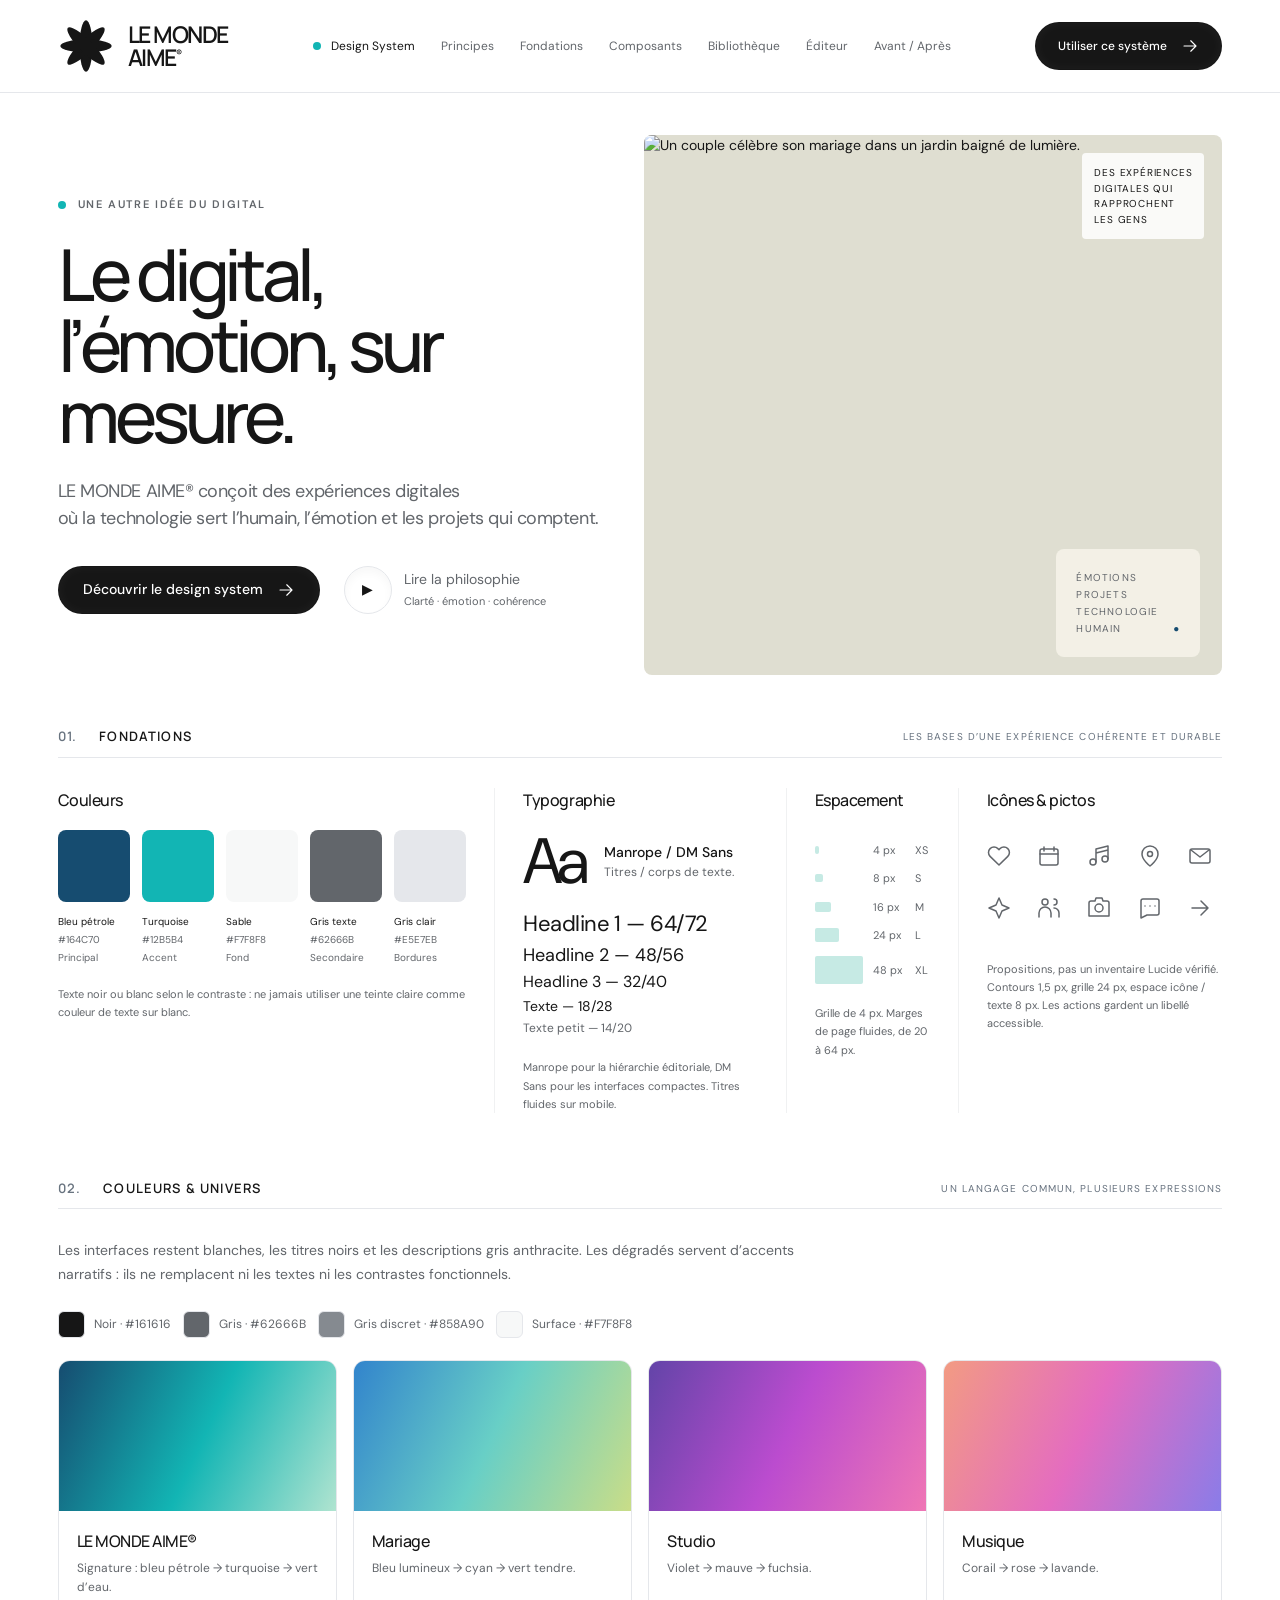
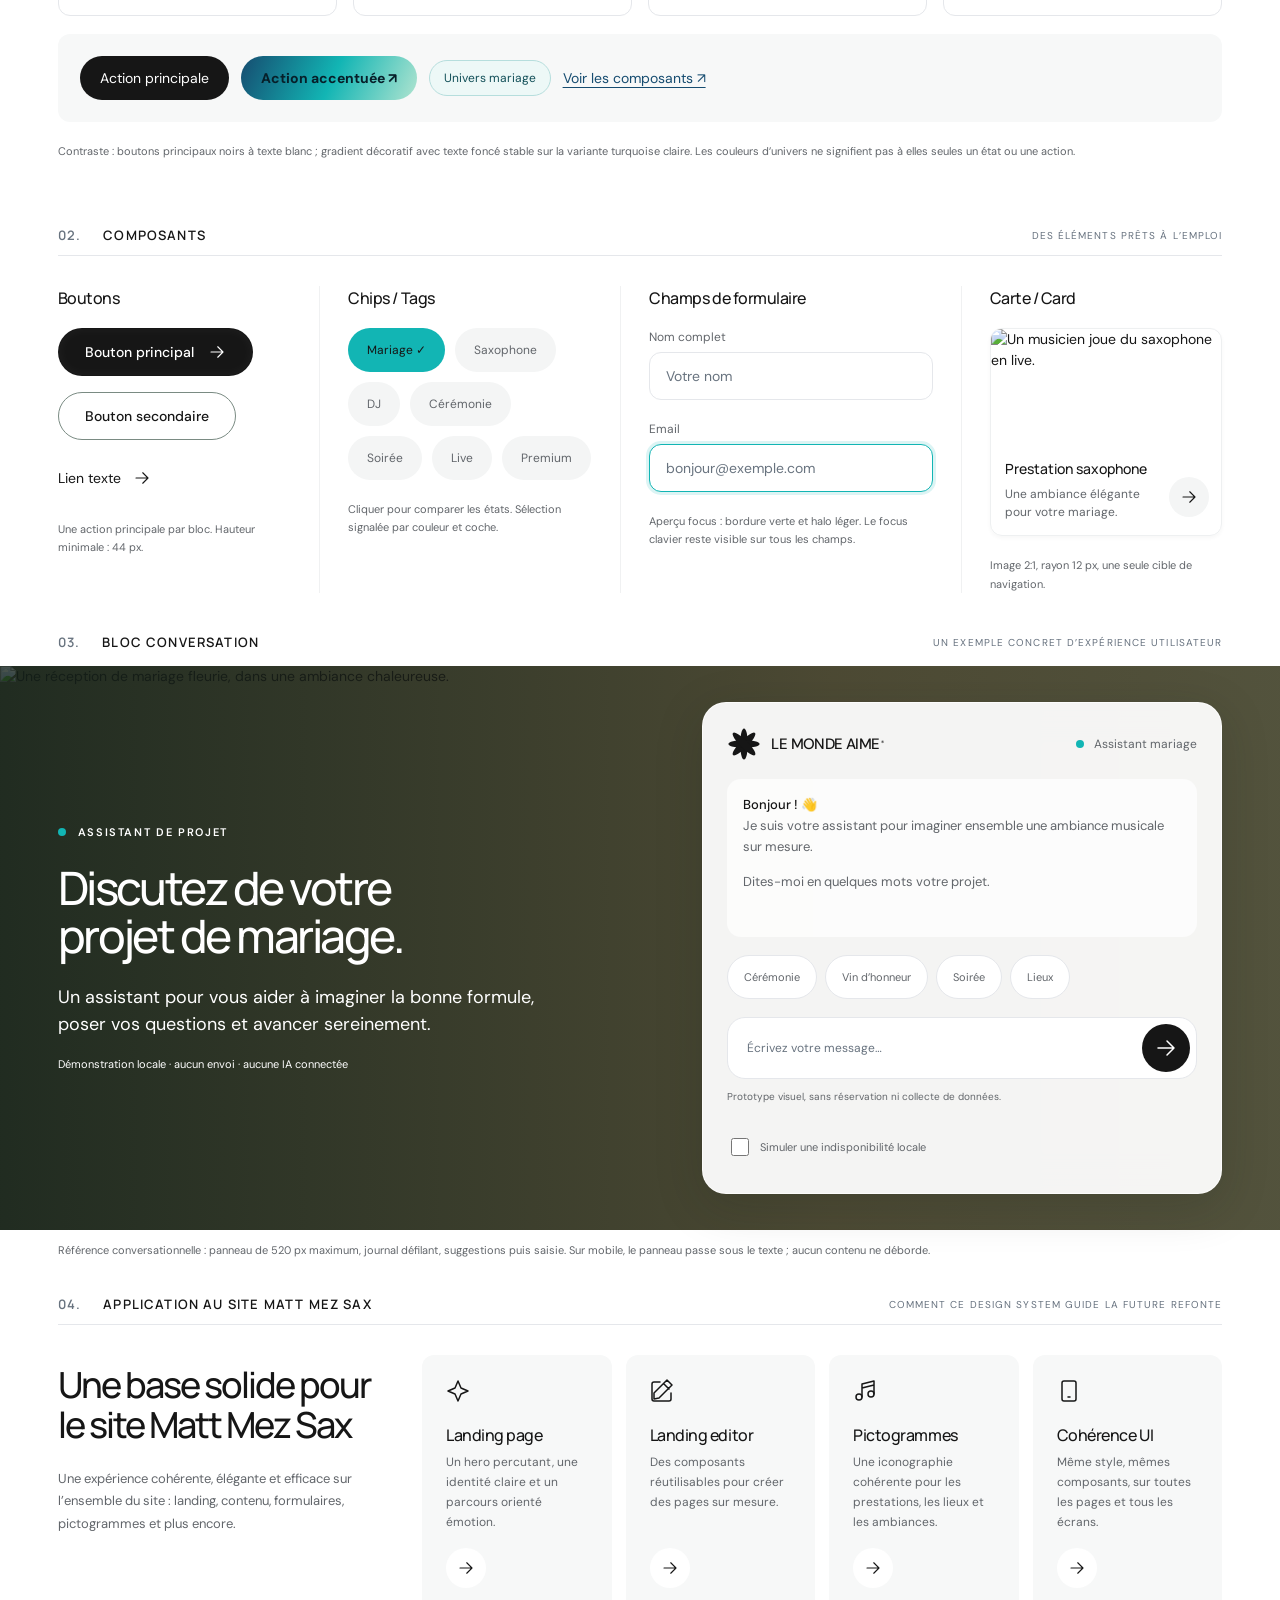
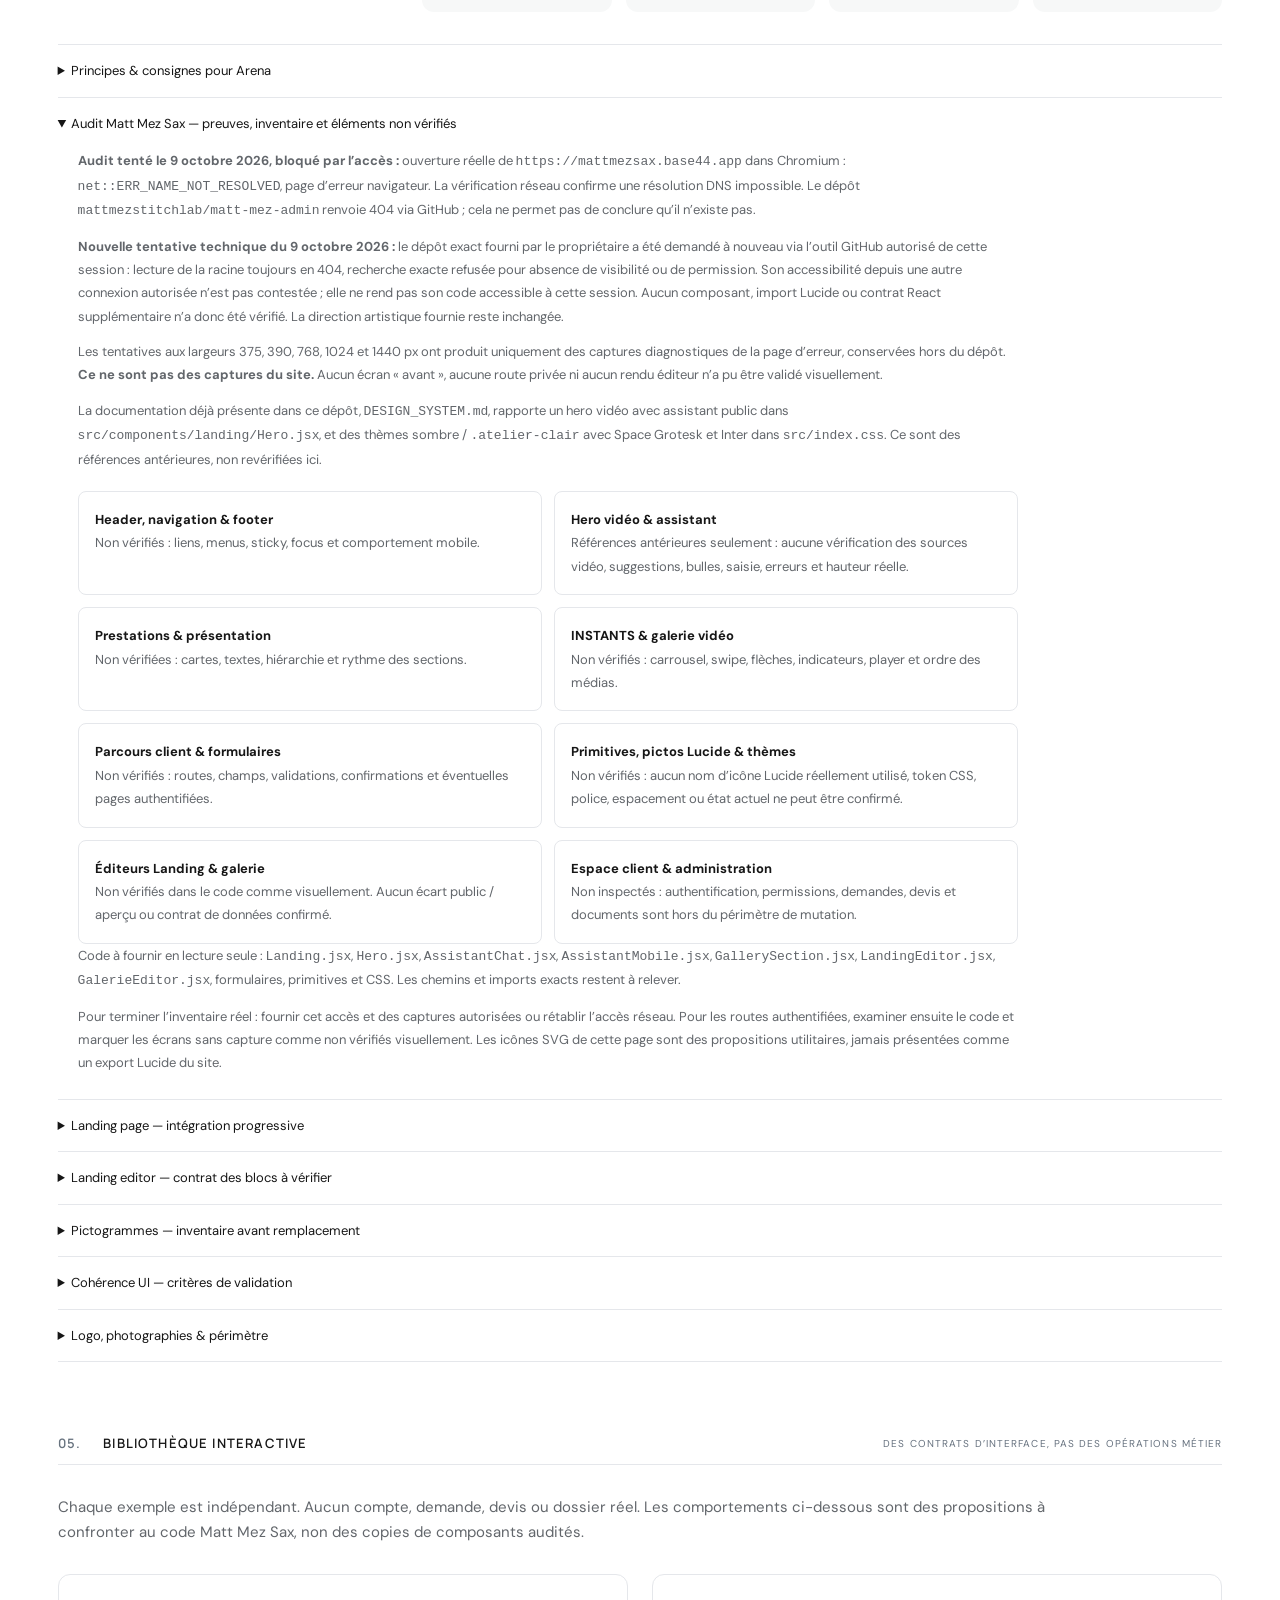
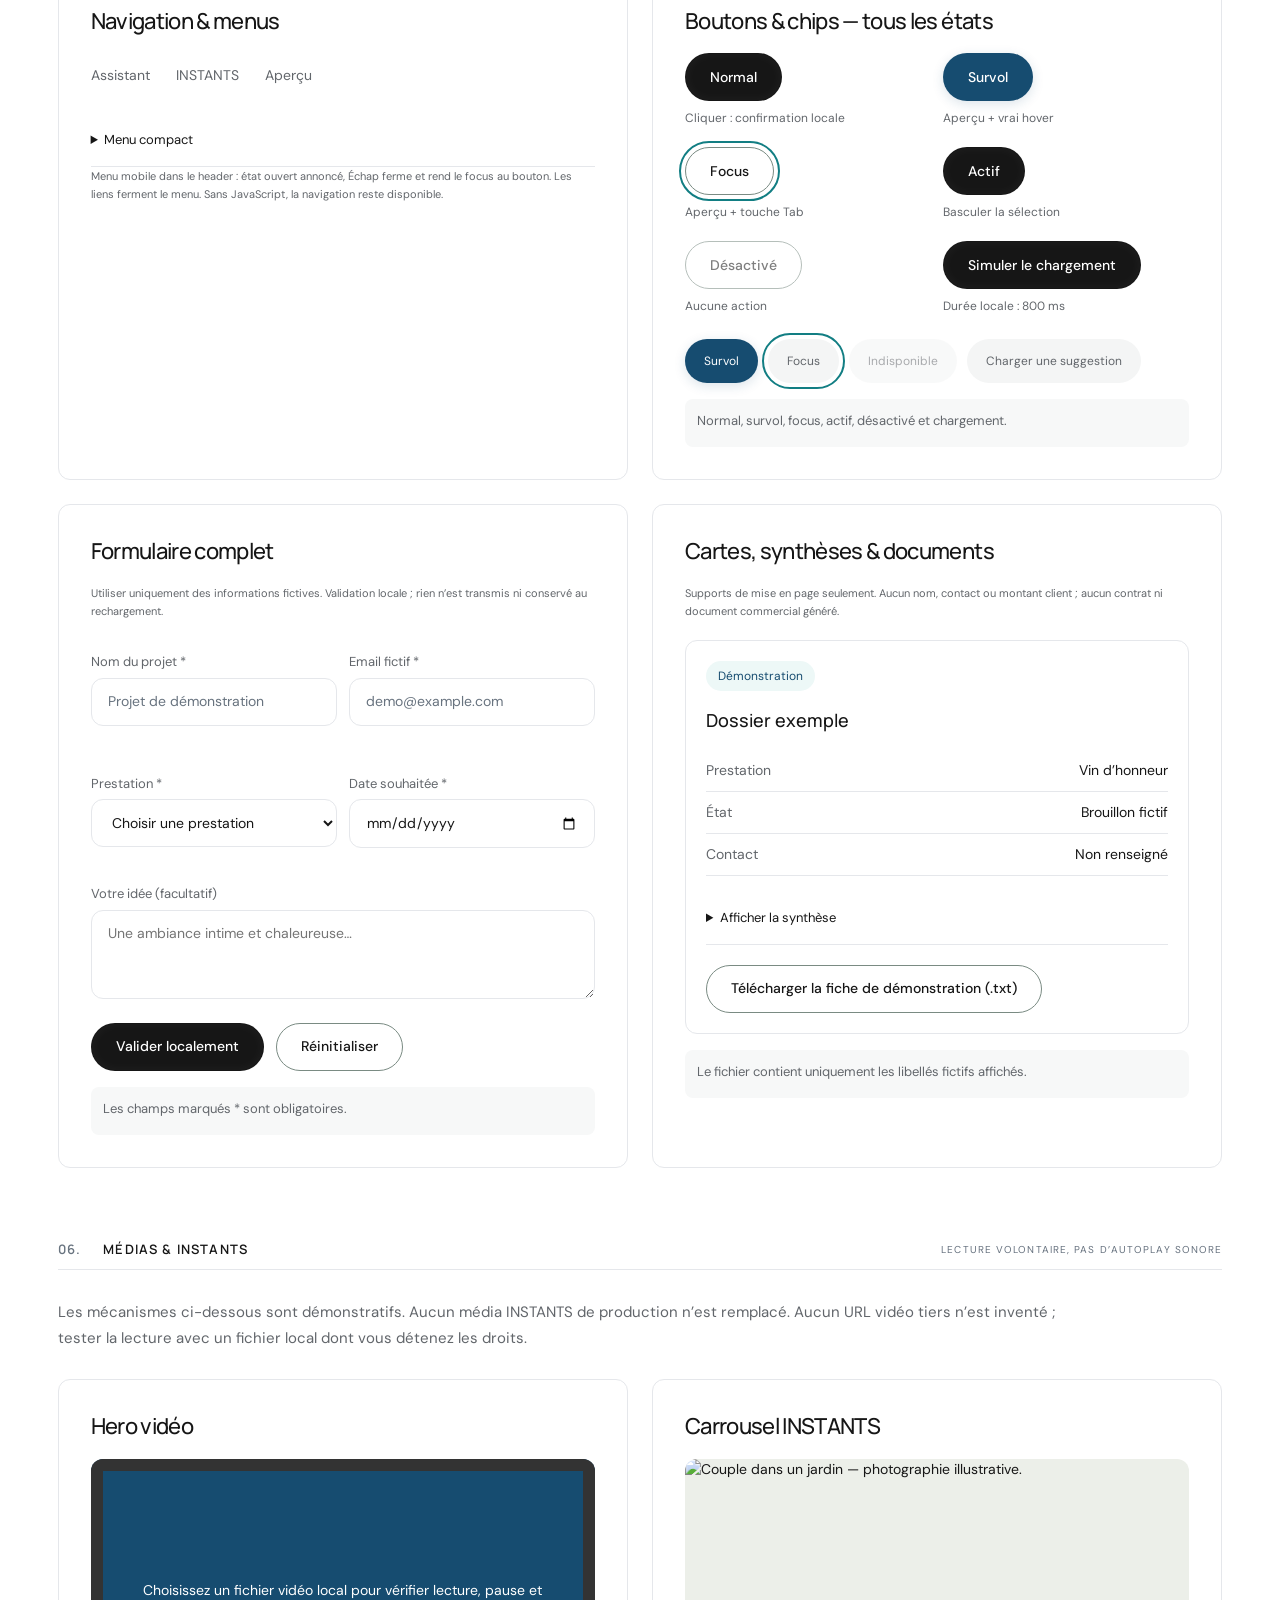
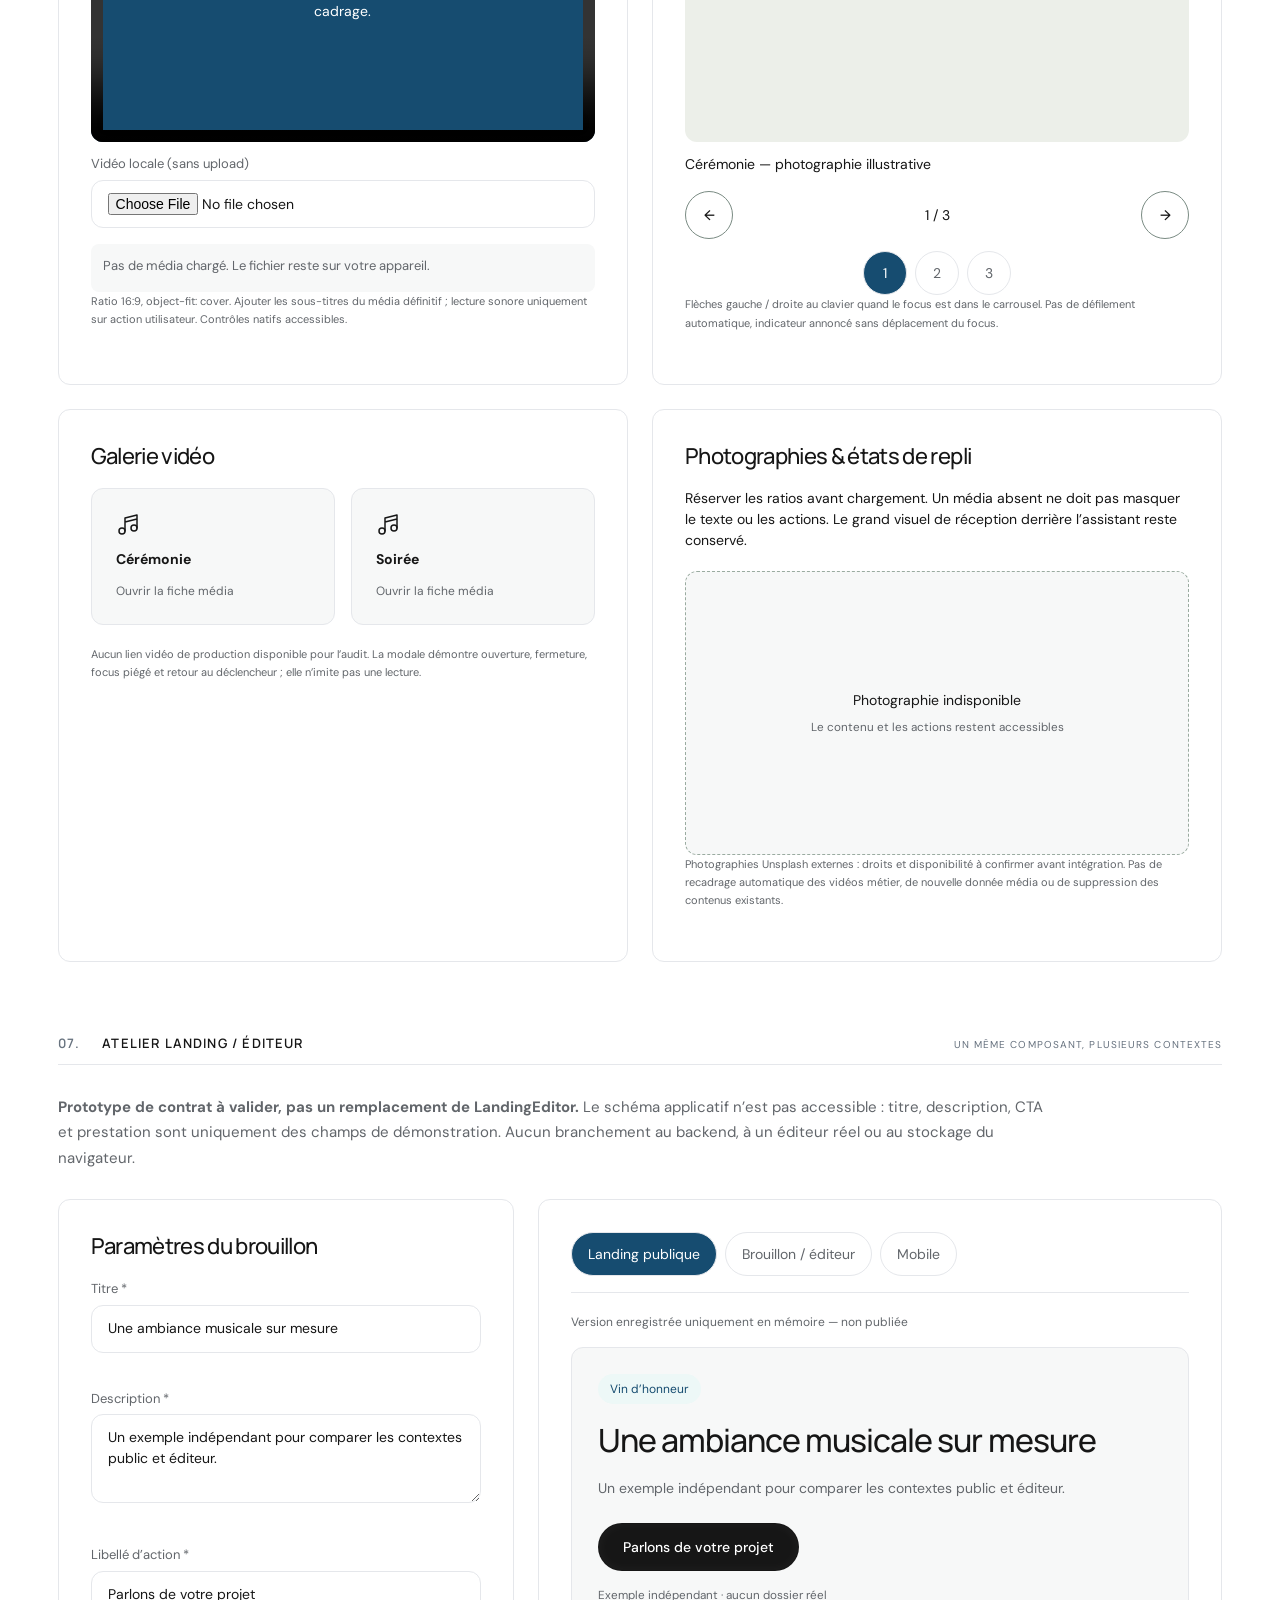
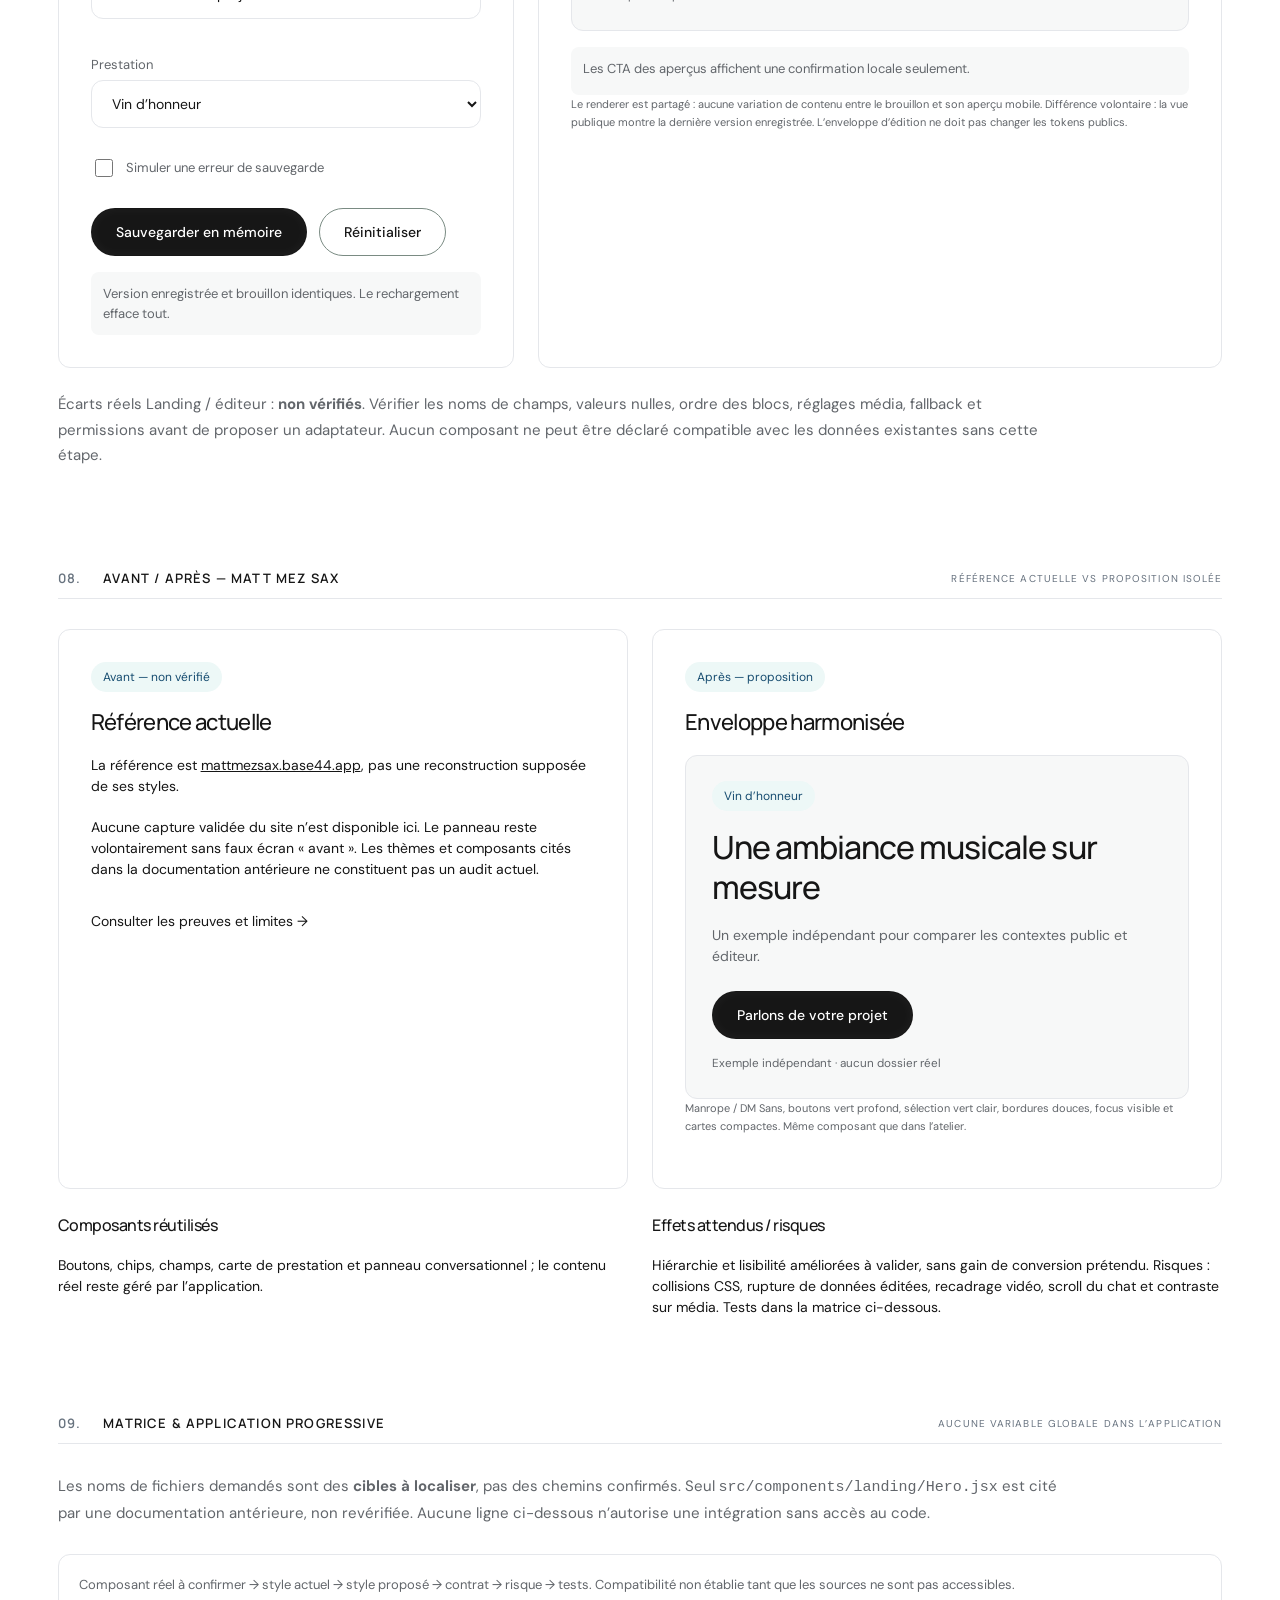
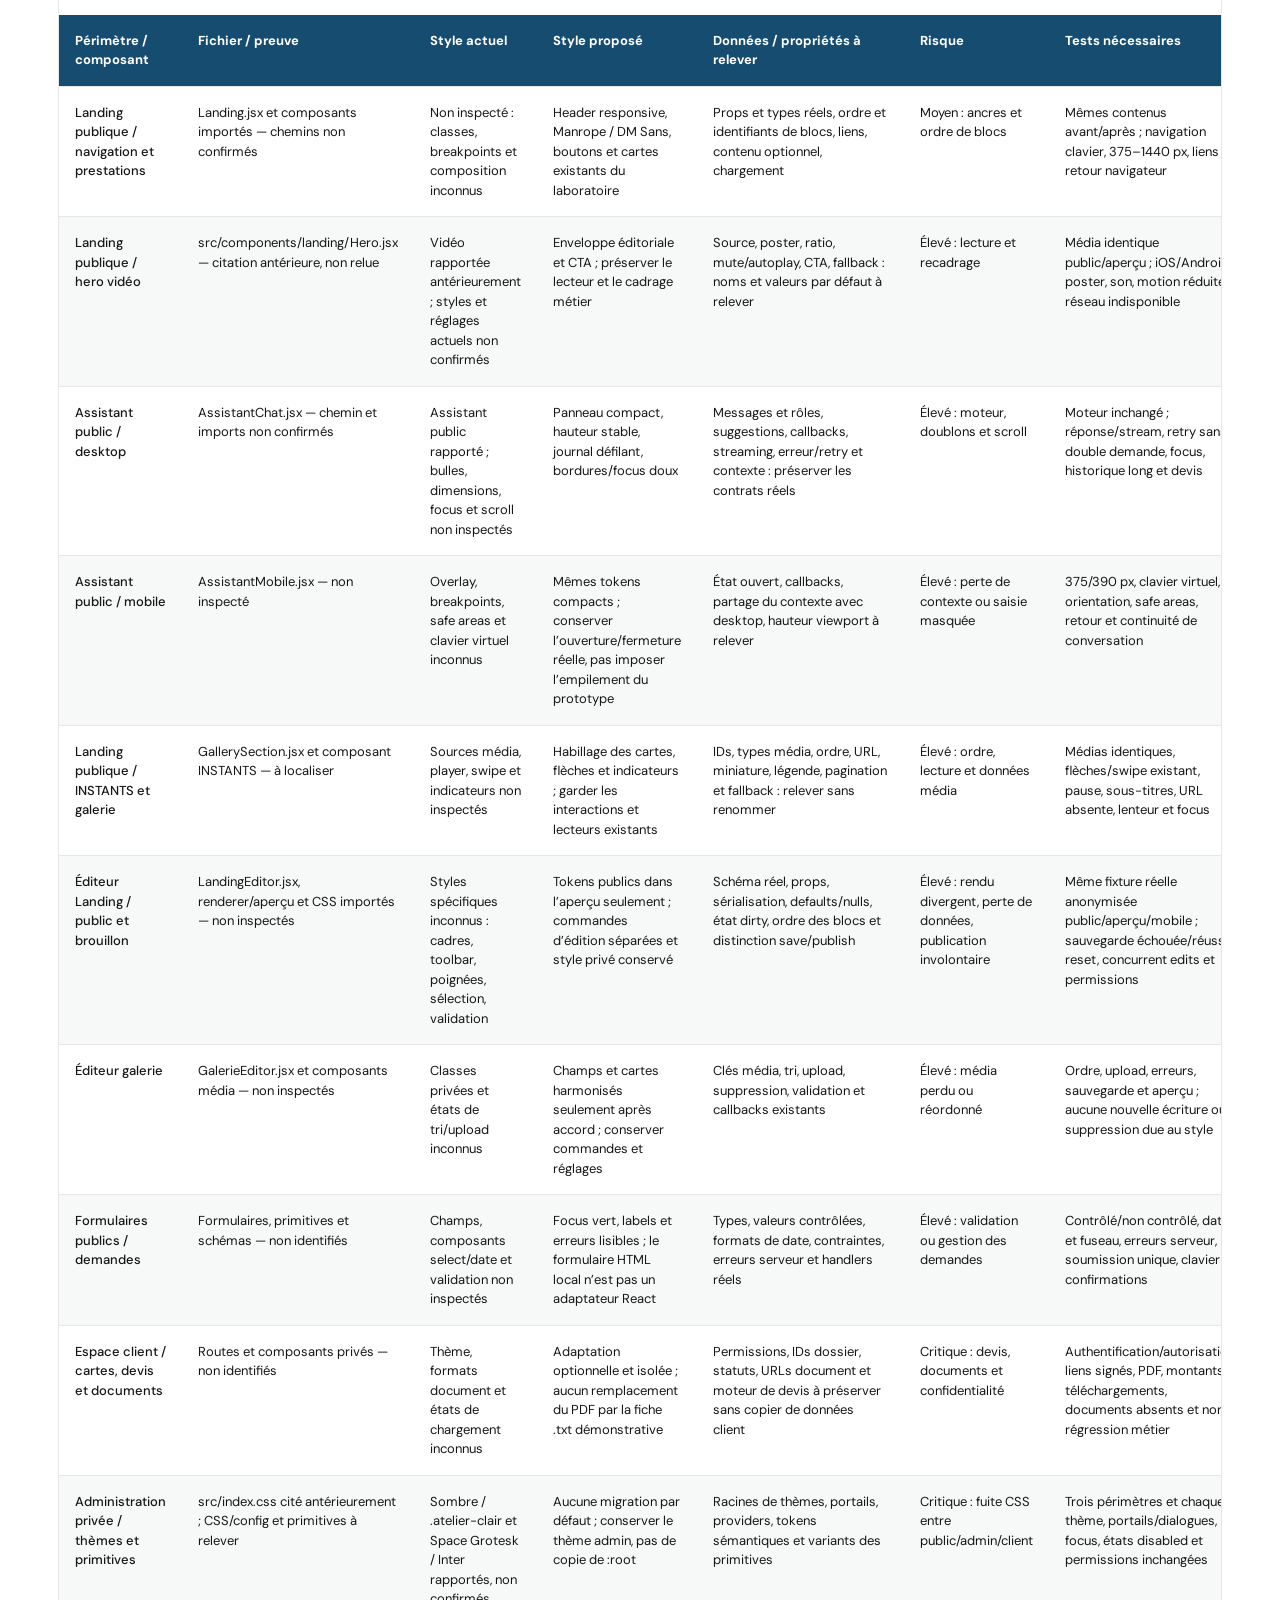
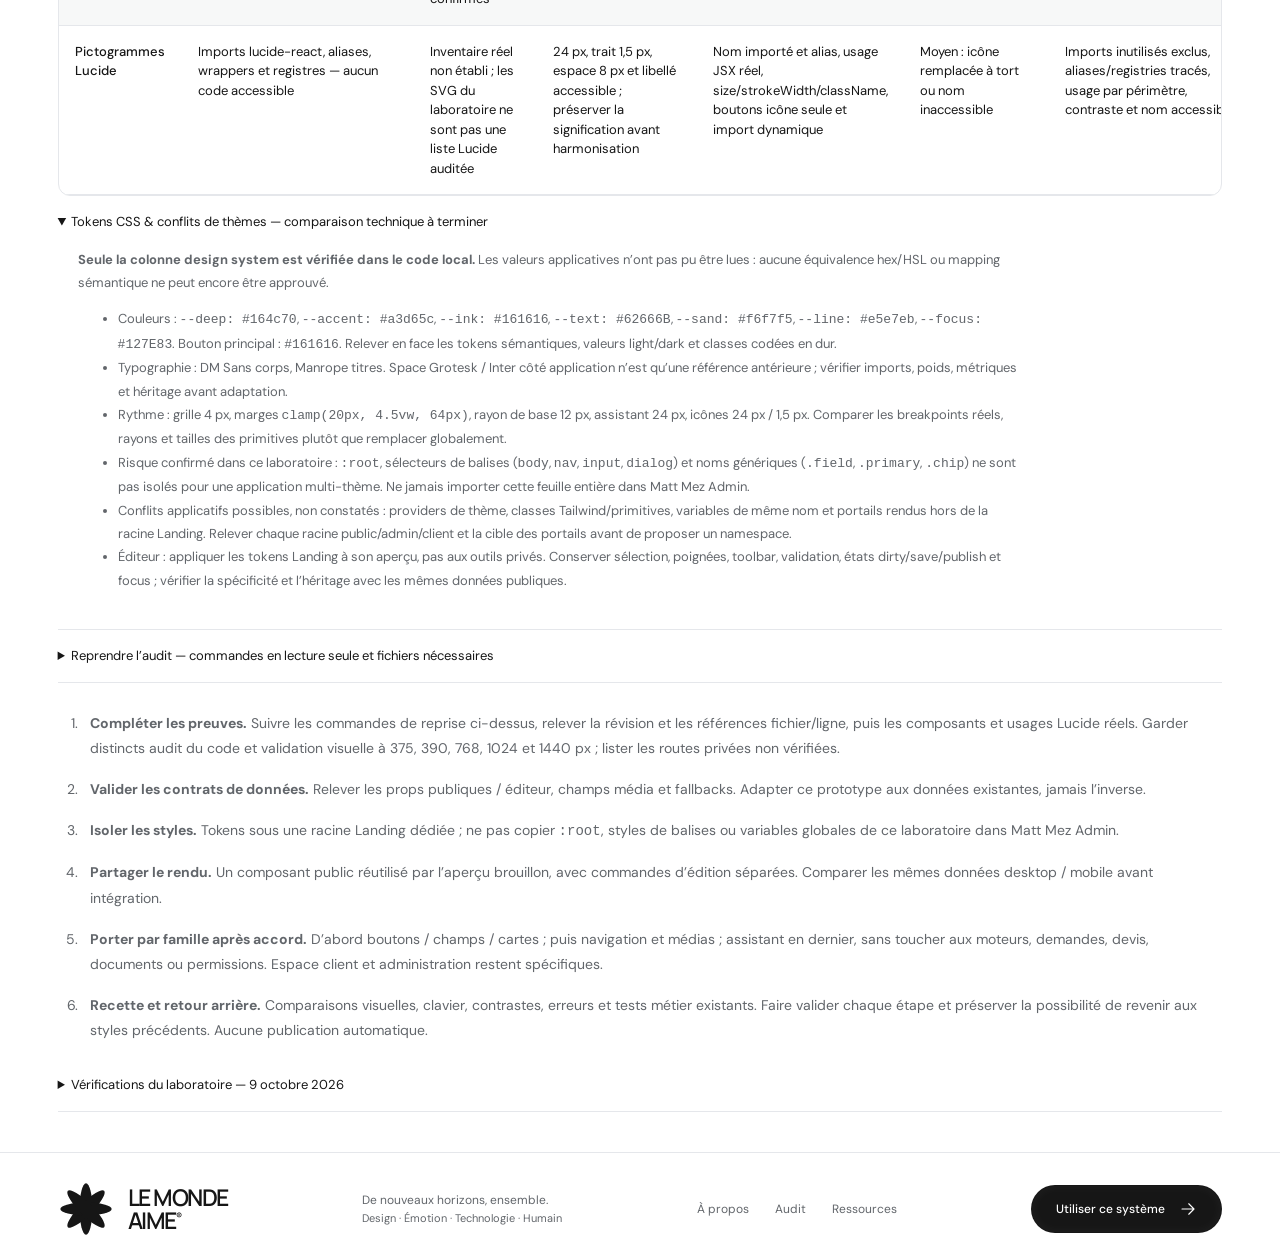
==== commit ebb37caa: "Show chromatic universes in design system" ====
--- a/index.html
+++ b/index.html
@@ -3,7 +3,7 @@
 <head>
   <meta charset="utf-8">
   <meta name="viewport" content="width=device-width, initial-scale=1">
-  <meta name="theme-color" content="#1f3f28">
+  <meta name="theme-color" content="#164c70">
   <meta name="description" content="LE MONDE AIME : fondations, composants et référence conversationnelle pour une refonte progressive de Matt Mez Sax.">
   <title>LE MONDE AIME® — Design System</title>
   <link rel="preconnect" href="https://fonts.googleapis.com">
@@ -75,13 +75,13 @@
         <article class="foundation colors">
           <h3>Couleurs</h3>
           <div class="swatches">
-            <div><span class="swatch deep"></span><strong>Vert profond</strong><code>#1F3F28</code><small>Principal</small></div>
-            <div><span class="swatch accent"></span><strong>Vert accent</strong><code>#A3D65C</code><small>Accent</small></div>
-            <div><span class="swatch sand"></span><strong>Sable</strong><code>#F6F7F5</code><small>Fond</small></div>
-            <div><span class="swatch gray"></span><strong>Gris texte</strong><code>#485563</code><small>Secondaire</small></div>
+            <div><span class="swatch deep"></span><strong>Bleu pétrole</strong><code>#164C70</code><small>Principal</small></div>
+            <div><span class="swatch accent"></span><strong>Turquoise</strong><code>#12B5B4</code><small>Accent</small></div>
+            <div><span class="swatch sand"></span><strong>Sable</strong><code>#F7F8F8</code><small>Fond</small></div>
+            <div><span class="swatch gray"></span><strong>Gris texte</strong><code>#62666B</code><small>Secondaire</small></div>
             <div><span class="swatch light"></span><strong>Gris clair</strong><code>#E5E7EB</code><small>Bordures</small></div>
           </div>
-          <p class="rule">Texte sombre sur l’accent. Jamais de texte vert accent sur blanc.</p>
+          <p class="rule">Texte noir ou blanc selon le contraste : ne jamais utiliser une teinte claire comme couleur de texte sur blanc.</p>
         </article>
         <article class="foundation typography">
           <h3>Typographie</h3><div class="type-preview"><span>Aa</span><p><strong>Manrope / DM Sans</strong><br>Titres / corps de texte.</p></div>
@@ -104,6 +104,30 @@
       </div>
     </section>
 
+
+    <section class="wrap reference-section chromatic-section" id="couleurs-univers" aria-labelledby="chromatic-title">
+      <div class="section-heading"><h2 id="chromatic-title"><span>02.</span> Couleurs &amp; univers</h2><p>Un langage commun, plusieurs expressions</p></div>
+      <p class="chromatic-intro">Les interfaces restent blanches, les titres noirs et les descriptions gris anthracite. Les dégradés servent d’accents narratifs : ils ne remplacent ni les textes ni les contrastes fonctionnels.</p>
+      <div class="chromatic-neutrals" aria-label="Palette neutre">
+        <span class="chromatic-neutral"><i style="--neutral:#161616"></i>Noir · #161616</span>
+        <span class="chromatic-neutral"><i style="--neutral:#62666b"></i>Gris · #62666B</span>
+        <span class="chromatic-neutral"><i style="--neutral:#858a90"></i>Gris discret · #858A90</span>
+        <span class="chromatic-neutral"><i style="--neutral:#f7f8f8"></i>Surface · #F7F8F8</span>
+      </div>
+      <div class="chromatic-grid">
+        <article class="chromatic-card" data-universe="aime"><div class="chromatic-gradient" role="img" aria-label="Dégradé bleu pétrole, turquoise et vert d'eau"></div><div class="chromatic-card-body"><h3>LE MONDE AIME®</h3><p>Signature : bleu pétrole → turquoise → vert d’eau.</p></div></article>
+        <article class="chromatic-card" data-universe="mariage"><div class="chromatic-gradient" role="img" aria-label="Dégradé bleu, cyan et vert doux"></div><div class="chromatic-card-body"><h3>Mariage</h3><p>Bleu lumineux → cyan → vert tendre.</p></div></article>
+        <article class="chromatic-card" data-universe="studio"><div class="chromatic-gradient" role="img" aria-label="Dégradé violet, mauve et fuchsia"></div><div class="chromatic-card-body"><h3>Studio</h3><p>Violet → mauve → fuchsia.</p></div></article>
+        <article class="chromatic-card" data-universe="musique"><div class="chromatic-gradient" role="img" aria-label="Dégradé corail, rose et lavande"></div><div class="chromatic-card-body"><h3>Musique</h3><p>Corail → rose → lavande.</p></div></article>
+      </div>
+      <div class="chromatic-examples" style="margin-top:18px" aria-label="Exemples des accents chromatiques">
+        <button type="button" class="chromatic-demo-button">Action principale</button>
+        <button type="button" class="chromatic-demo-button gradient">Action accentuée ↗</button>
+        <span class="chromatic-chip">Univers mariage</span>
+        <a class="chromatic-demo-link" href="#composants">Voir les composants ↗</a>
+      </div>
+      <p class="rule">Contraste : boutons principaux noirs à texte blanc ; gradient décoratif avec texte foncé stable sur la variante turquoise claire. Les couleurs d’univers ne signifient pas à elles seules un état ou une action.</p>
+    </section>
     <section class="wrap reference-section" id="composants" aria-labelledby="components-title">
       <div class="section-heading"><h2 id="components-title"><span>02.</span> Composants</h2><p>Des éléments prêts à l’emploi</p></div>
       <div class="components-grid">
@@ -342,7 +366,7 @@
       <details open><summary>Tokens CSS &amp; conflits de thèmes — comparaison technique à terminer</summary><div class="details-content">
         <p><strong>Seule la colonne design system est vérifiée dans le code local.</strong> Les valeurs applicatives n’ont pas pu être lues : aucune équivalence hex/HSL ou mapping sémantique ne peut encore être approuvé.</p>
         <ul>
-          <li>Couleurs : <code>--deep: #1f3f28</code>, <code>--accent: #a3d65c</code>, <code>--ink: #1d252c</code>, <code>--text: #485563</code>, <code>--sand: #f6f7f5</code>, <code>--line: #e5e7eb</code>, <code>--focus: #537d36</code>. Bouton principal : <code>#192e28</code>. Relever en face les tokens sémantiques, valeurs light/dark et classes codées en dur.</li>
+          <li>Couleurs : <code>--deep: #164c70</code>, <code>--accent: #a3d65c</code>, <code>--ink: #161616</code>, <code>--text: #62666B</code>, <code>--sand: #f6f7f5</code>, <code>--line: #e5e7eb</code>, <code>--focus: #127E83</code>. Bouton principal : <code>#161616</code>. Relever en face les tokens sémantiques, valeurs light/dark et classes codées en dur.</li>
           <li>Typographie : DM Sans corps, Manrope titres. Space Grotesk / Inter côté application n’est qu’une référence antérieure ; vérifier imports, poids, métriques et héritage avant adaptation.</li>
           <li>Rythme : grille 4 px, marges <code>clamp(20px, 4.5vw, 64px)</code>, rayon de base 12 px, assistant 24 px, icônes 24 px / 1,5 px. Comparer les breakpoints réels, rayons et tailles des primitives plutôt que remplacer globalement.</li>
           <li>Risque confirmé dans ce laboratoire : <code>:root</code>, sélecteurs de balises (<code>body</code>, <code>nav</code>, <code>input</code>, <code>dialog</code>) et noms génériques (<code>.field</code>, <code>.primary</code>, <code>.chip</code>) ne sont pas isolés pour une application multi-thème. Ne jamais importer cette feuille entière dans Matt Mez Admin.</li>
--- a/design-system.css
+++ b/design-system.css
@@ -1,11 +1,30 @@
 :root {
-  --deep: #1f3f28;
-  --accent: #a3d65c;
-  --sand: #f6f7f5;
-  --text: #485563;
+  /* Identité : neutralité pour lire, iridescence pour distinguer les univers. */
+  --text-primary: #161616;
+  --text-secondary: #62666b;
+  --text-tertiary: #858a90;
+  --surface: #ffffff;
+  --surface-subtle: #f7f8f8;
+  --surface-alt: #f1f3f3;
+  --petrol: #164c70;
+  --turquoise: #12b5b4;
+  --seafoam: #b0e4d0;
+  --violet: #6344a8;
+  --mauve: #bb4ccf;
+  --fuchsia: #ef76b5;
+  --coral: #f29b83;
+  --lavender: #8a7ce8;
+  --gradient-signature: linear-gradient(115deg, #164c70 0%, #12b5b4 52%, #b0e4d0 100%);
+  --gradient-mariage: linear-gradient(115deg, #3284cc, #68cfc6, #c9dd88);
+  --gradient-studio: linear-gradient(115deg, #6344a8, #bb4ccf, #ef76b5);
+  --gradient-musique: linear-gradient(115deg, #f29b83, #e46cc0, #8a7ce8);
+  --deep: #164c70;
+  --accent: #12b5b4;
+  --sand: #f7f8f8;
+  --text: #62666b;
   --line: #e5e7eb;
-  --ink: #1d252c;
-  --focus: #537d36;
+  --ink: #161616;
+  --focus: #127e83;
   --gutter: clamp(20px, 4.5vw, 64px);
   --radius: 12px;
   --body: "DM Sans", Arial, sans-serif;
@@ -22,7 +41,7 @@
 button:disabled { cursor: not-allowed; opacity: .55; }
 a, button, input, select, textarea, summary { -webkit-tap-highlight-color: transparent; }
 :focus-visible { outline: 2px solid var(--focus); outline-offset: 4px; }
-input:focus, select:focus, textarea:focus { outline: 2px solid transparent; outline-offset: 2px; border-color: var(--focus); box-shadow: 0 0 0 3px #a3d65c40; background: #fcfef9; }
+input:focus, select:focus, textarea:focus { outline: 2px solid transparent; outline-offset: 2px; border-color: var(--focus); box-shadow: 0 0 0 3px #12b5b433; background: #f7fcfc; }
 @media (forced-colors: active) { input:focus, select:focus, textarea:focus { outline-color: Highlight; } }
 .wrap { width: 100%; max-width: 1440px; padding-inline: var(--gutter); margin-inline: auto; }
 .svg-library { position: absolute; width: 0; height: 0; overflow: hidden; }
@@ -33,19 +52,19 @@
 .skip-link:focus { transform: translateY(0); }
 .site-header { border-bottom: 1px solid var(--line); }
 .header-inner { min-height: 92px; display: flex; align-items: center; justify-content: space-between; gap: 24px; }
-.brand { display: inline-flex; gap: 14px; align-items: center; color: #192e28; text-decoration: none; flex: none; }
+.brand { display: inline-flex; gap: 14px; align-items: center; color: #161616; text-decoration: none; flex: none; }
 .brand span { font-size: 23px; font-weight: 600; line-height: 1.02; letter-spacing: -.065em; }
 sup { font-size: .42em; vertical-align: super; letter-spacing: 0; }
 nav { display: flex; flex-wrap: wrap; gap: 26px; font-size: 12px; color: var(--text); }
 nav a { text-decoration: none; padding-block: 12px; }
 nav a:hover, .text-link:hover { color: var(--deep); text-decoration: underline; text-underline-offset: 5px; }
-.nav-current { color: #192e28; display: flex; align-items: center; gap: 10px; }
+.nav-current { color: #161616; display: flex; align-items: center; gap: 10px; }
 .nav-current::before, .dot::before { content: ""; width: 8px; height: 8px; background: var(--accent); display: inline-block; border-radius: 50%; flex: none; }
 .button { display: inline-flex; justify-content: center; align-items: center; gap: 14px; min-height: 48px; padding: 12px 24px; border-radius: 999px; border: 1px solid transparent; font-size: 14px; font-weight: 500; text-decoration: none; transition: background .18s, box-shadow .18s; }
 .button .icon { width: 18px; height: 18px; }
-.primary { color: white; background: #192e28; box-shadow: inset 0 0 12px #ffffff0c; }
-.primary:hover, .send:hover { background: var(--deep); box-shadow: 0 3px 12px #1f3f2826; }
-.secondary { color: #192e28; background: white; border-color: #7a8b83; }
+.primary { color: white; background: #161616; box-shadow: inset 0 0 12px #ffffff0c; }
+.primary:hover, .send:hover { background: var(--deep); box-shadow: 0 3px 12px #164c7026; }
+.secondary { color: #161616; background: white; border-color: #7a8b83; }
 .secondary:hover { background: var(--sand); }
 .header-cta { font-size: 12px; padding-inline: 22px; }
 .hero { display: grid; grid-template-columns: 1fr 1.06fr; gap: 40px; padding-block: 42px 52px; align-items: center; }
@@ -56,10 +75,10 @@
 .hero-actions { display: flex; flex-wrap: wrap; gap: 24px; align-items: center; margin-top: 34px; }
 .philosophy-link { display: flex; gap: 12px; align-items: center; text-decoration: none; color: var(--text); font-size: 14px; }
 .philosophy-link small { font-size: 11px; }
-.play { width: 48px; height: 48px; display: grid; place-items: center; border: 1px solid var(--line); box-shadow: inset 0 5px 8px #1d252c08; border-radius: 50%; color: var(--ink); }
+.play { width: 48px; height: 48px; display: grid; place-items: center; border: 1px solid var(--line); box-shadow: inset 0 5px 8px #16161608; border-radius: 50%; color: var(--ink); }
 .hero-visual { position: relative; height: 540px; border-radius: 8px; overflow: hidden; background: #dfded1; }
 .hero-visual img { width: 100%; height: 100%; object-fit: cover; }
-.image-caption { position: absolute; right: 18px; top: 18px; font-size: 10px; letter-spacing: .08em; line-height: 1.55; text-transform: uppercase; color: #192e28; background: #ffffffda; padding: 12px; border-radius: 4px; }
+.image-caption { position: absolute; right: 18px; top: 18px; font-size: 10px; letter-spacing: .08em; line-height: 1.55; text-transform: uppercase; color: #161616; background: #ffffffda; padding: 12px; border-radius: 4px; }
 .editorial-label { position: absolute; bottom: 18px; right: 22px; width: 144px; padding: 20px; background: #f5f2e8ec; border-radius: 8px; color: var(--text); font-size: 10px; letter-spacing: .12em; line-height: 1.7; text-transform: uppercase; }
 .editorial-label span { float: right; color: var(--deep); }
 .reference-section { padding-block: 0 40px; }
@@ -85,22 +104,22 @@
 .typography small { color: var(--text); font-size: 12px; }
 .space-scale { list-style: none; padding: 12px 0 0; margin: 0; display: grid; gap: 12px; }
 .space-scale li { display: grid; grid-template-columns: 48px 32px 20px; align-items: center; gap: 10px; font-size: 11px; color: var(--text); }
-.space-scale i { width: calc(var(--step) * 1px); height: max(8px, calc(var(--step) * .6px)); background: #d9edc2; border-radius: 2px; }
+.space-scale i { width: calc(var(--step) * 1px); height: max(8px, calc(var(--step) * .6px)); background: #c6eae4; border-radius: 2px; }
 .space-scale small { font-size: 11px; }
 .icon-grid { display: grid; grid-template-columns: repeat(5, 1fr); row-gap: 28px; column-gap: 16px; color: var(--text); margin-block: 32px 40px; }
 .components-grid { display: grid; grid-template-columns: 1fr 1.15fr 1.3fr 1fr; }
 .button-examples { display: grid; justify-items: start; gap: 16px; }.button-examples .button { padding-inline: 26px; }
-.text-link { display: inline-flex; align-items: center; gap: 12px; min-height: 44px; color: #192e28; text-decoration: none; }
+.text-link { display: inline-flex; align-items: center; gap: 12px; min-height: 44px; color: #161616; text-decoration: none; }
 .text-link .icon { width: 18px; height: 18px; }
 .chips, .suggestions { display: flex; flex-wrap: wrap; gap: 10px; }
 .chip { min-height: 44px; padding: 8px 18px; border-radius: 999px; border: 1px solid transparent; background: #f4f5f5; font-size: 12px; color: var(--text); }
-.chip:hover { border-color: #9aaba0; }.chip.selected { background: var(--accent); color: #192e28; }.chip.selected::after { content: " ✓"; }
+.chip:hover { border-color: #9aaba0; }.chip.selected { background: var(--accent); color: #161616; }.chip.selected::after { content: " ✓"; }
 .component label { display: block; color: var(--text); font-size: 12px; margin-bottom: 6px; }
 .field { width: 100%; min-height: 48px; padding: 12px 16px; border: 1px solid var(--line); background: white; border-radius: var(--radius); color: var(--ink); margin-bottom: 20px; }
 input::placeholder { color: #68737f; opacity: 1; }
-.focus-example { border-color: #92bc70; box-shadow: 0 0 0 3px #a3d65c25; margin-bottom: 0; }
-.service-card { display: block; border-radius: var(--radius); box-shadow: 0 2px 4px #1d252c09; border: 1px solid #eef0f1; overflow: hidden; text-decoration: none; }
-.service-card:hover { border-color: #92bc70; }.service-card > img { width: 100%; aspect-ratio: 2; height: auto; object-fit: cover; display: block; }
+.focus-example { border-color: #12b5b4; box-shadow: 0 0 0 3px #12b5b425; margin-bottom: 0; }
+.service-card { display: block; border-radius: var(--radius); box-shadow: 0 2px 4px #16161609; border: 1px solid #eef0f1; overflow: hidden; text-decoration: none; }
+.service-card:hover { border-color: #12b5b4; }.service-card > img { width: 100%; aspect-ratio: 2; height: auto; object-fit: cover; display: block; }
 .service-card > div { position: relative; padding: 14px; padding-right: 58px; }.service-card h4 { font-weight: 500; font-size: 14px; margin-bottom: 6px; }.service-card p { font-size: 12px; color: var(--text); }
 .round-arrow { width: 40px; height: 40px; background: #fff; border-radius: 50%; display: grid; place-items: center; }.round-arrow .icon { width: 18px; height: 18px; }
 .service-card .round-arrow { position: absolute; right: 12px; bottom: 18px; background: #f4f5f5; }
@@ -111,15 +130,15 @@
 .conversation-layout { display: grid; grid-template-columns: 1fr 1fr; gap: 80px; align-items: center; padding-block: 36px; min-height: 490px; }
 .conversation-copy { color: white; }.conversation-copy .eyebrow { color: white; }.conversation-copy h3 { font-size: clamp(32px, 3.6vw, 52px); line-height: 1.04; letter-spacing: -.055em; margin: 24px 0; }.conversation-copy > p:not(.eyebrow) { font-size: 18px; line-height: 1.5; max-width: 500px; }.conversation-copy small { display: block; margin-top: 18px; font-size: 11px; }
 .assistant-panel { justify-self: end; width: 100%; max-width: 520px; padding: 24px; background: #fffffff0; backdrop-filter: blur(18px); border: 1px solid #ffffffbb; border-radius: 24px; box-shadow: 0 12px 48px #16201830; }
-.assistant-header { display: flex; align-items: center; justify-content: space-between; flex-wrap: wrap; gap: 12px; margin-bottom: 18px; }.assistant-brand { display: inline-flex; align-items: center; gap: 10px; color: #192e28; font-size: 15px; font-weight: 500; letter-spacing: -.04em; }.assistant-brand .flower { width: 34px; height: 34px; }.assistant-brand sup { margin-left: -9px; }.assistant-status { font-size: 12px; color: var(--text); gap: 10px; }
+.assistant-header { display: flex; align-items: center; justify-content: space-between; flex-wrap: wrap; gap: 12px; margin-bottom: 18px; }.assistant-brand { display: inline-flex; align-items: center; gap: 10px; color: #161616; font-size: 15px; font-weight: 500; letter-spacing: -.04em; }.assistant-brand .flower { width: 34px; height: 34px; }.assistant-brand sup { margin-left: -9px; }.assistant-status { font-size: 12px; color: var(--text); gap: 10px; }
 .messages { height: 158px; overflow-y: auto; scrollbar-width: thin; border-radius: 14px; background: #ffffffb8; padding: 16px; font-size: 13px; line-height: 1.6; overscroll-behavior: contain; }
 .bubble { overflow-wrap: anywhere; }.bubble p { color: var(--text); }.bubble p + p { margin-top: 14px; }.bubble strong { font-weight: 500; }
-.user-bubble { background: #edf5e5; border-radius: 12px; margin: 12px 0 0 20px; padding: 10px 14px; }
+.user-bubble { background: #edf8f7; border-radius: 12px; margin: 12px 0 0 20px; padding: 10px 14px; }
 .suggestions { margin-block: 18px; gap: 8px; }.suggestions .chip { background: white; border-color: var(--line); padding-inline: 16px; font-size: 11px; }
 .chat-form { display: flex; align-items: center; gap: 10px; border: 1px solid var(--line); border-radius: 18px; background: white; padding: 6px; }
 .chat-form input { width: 100%; min-width: 0; min-height: 44px; padding: 12px; color: var(--ink); border: 1px solid transparent; border-radius: 12px; font-size: 12px; }
 .chat-form input:focus { border-color: var(--focus); }
-.send { width: 48px; height: 48px; display: grid; place-items: center; flex: none; color: white; background: #192e28; border: none; border-radius: 50%; }
+.send { width: 48px; height: 48px; display: grid; place-items: center; flex: none; color: white; background: #161616; border: none; border-radius: 50%; }
 .demo-status { margin-top: 10px; font-size: 10px; color: var(--text); }
 .demo-status { min-height: 36px; }
 .chat-error-control { display: flex; align-items: center; gap: 8px; min-height: 44px; font-size: 11px; color: var(--text); }
@@ -143,17 +162,17 @@
 .state-grid > span { display: flex; flex-direction: column; align-items: start; gap: 8px; min-width: 0; }
 .state-grid small { color: var(--text); font-size: 12px; }
 .state-chips { margin-top: 24px; }
-.sample-hover { background: var(--deep); box-shadow: 0 3px 12px #1f3f2826; }
+.sample-hover { background: var(--deep); box-shadow: 0 3px 12px #164c7026; }
 .chip.sample-hover { color: white; }
 .sample-focus { outline: 2px solid var(--focus); outline-offset: 4px; }
-.button[aria-pressed="true"] { background: var(--accent); color: #192e28; }
+.button[aria-pressed="true"] { background: var(--accent); color: #161616; }
 .button[aria-pressed="true"]::after { content: " ✓"; }
-.button:active:not(:disabled), .chip:active:not(:disabled) { box-shadow: inset 0 0 0 2px #537d3650; }
+.button:active:not(:disabled), .chip:active:not(:disabled) { box-shadow: inset 0 0 0 2px #127e8350; }
 .button[aria-busy="true"], .chip[aria-busy="true"] { opacity: 1; }
 .button[aria-busy="true"]::before, .chip[aria-busy="true"]::before { content: ""; width: 14px; height: 14px; border: 2px solid currentColor; border-right-color: transparent; border-radius: 50%; animation: loading-turn 1s linear infinite; flex: none; }
 @keyframes loading-turn { to { transform: rotate(360deg); } }
 .feedback { min-height: 48px; padding: 12px; margin-top: 16px; border-radius: 8px; background: var(--sand); font-size: 13px; color: var(--text); }
-.feedback.is-success { color: var(--deep); background: #f0f6e9; }
+.feedback.is-success { color: var(--deep); background: #edf8f7; }
 .form-grid { display: grid; grid-template-columns: repeat(2, minmax(0, 1fr)); gap: 12px; }
 .form-grid > div { min-width: 0; }
 .lab-panel .field { margin-bottom: 0; }
@@ -163,7 +182,7 @@
 .field[aria-invalid="true"]:focus { border-color: var(--focus); }
 .demo-controls { display: flex; flex-wrap: wrap; gap: 12px; margin-top: 18px; }
 .document-card { border: 1px solid var(--line); padding: 20px; border-radius: var(--radius); }
-.badge { display: inline-block; background: #eef5e5; color: var(--deep); border-radius: 999px; padding: 6px 12px; font-size: 12px; margin-bottom: 16px; }
+.badge { display: inline-block; background: #edf8f7; color: var(--deep); border-radius: 999px; padding: 6px 12px; font-size: 12px; margin-bottom: 16px; }
 .document-card dl { margin-block: 16px; }
 .document-card dl > div { display: flex; justify-content: space-between; flex-wrap: wrap; gap: 12px; border-bottom: 1px solid var(--line); padding-block: 10px; }
 .document-card dt { color: var(--text); }
@@ -185,7 +204,7 @@
 .media-tile span { font-size: 12px; color: var(--text); }
 .media-tile:hover { border-color: var(--focus); }
 dialog { border: 1px solid var(--line); border-radius: 20px; padding: 0; width: min(560px, calc(100% - 40px)); max-height: calc(100% - 40px); color: var(--ink); }
-dialog::backdrop { background: #192e28b0; }
+dialog::backdrop { background: #161616b0; }
 .dialog-content { padding: 28px; }
 .dialog-content form { margin-top: 24px; }
 .media-fallback { aspect-ratio: 16 / 9; background: var(--sand); border: 1px dashed #9aaba0; padding: 24px; border-radius: var(--radius); display: flex; flex-direction: column; justify-content: center; text-align: center; gap: 8px; margin-top: 20px; }
@@ -220,10 +239,10 @@
 .audit-item strong { display: block; color: var(--ink); }
 .conversation-rule { padding-top: 12px; font-size: 11px; color: var(--text); }
 .application-grid { display: grid; grid-template-columns: 1.85fr repeat(4, 1fr); gap: 14px; }
-.application-intro { padding-right: 26px; }.application-intro h3 { color: #192e28; font-size: 36px; line-height: 1.1; letter-spacing: -.055em; margin: 10px 0 24px; }.application-intro p { font-size: 13px; color: var(--text); line-height: 1.7; }
-.application-card { background: var(--sand); border-radius: var(--radius); padding: 24px; text-decoration: none; display: flex; align-items: start; flex-direction: column; }.application-card:hover { background: #eef3e8; }.application-card h3 { margin: 20px 0 6px; font-size: 16px; }.application-card p { font-size: 12px; line-height: 1.65; color: var(--text); margin-bottom: 16px; }.application-card .round-arrow { margin-top: auto; }
+.application-intro { padding-right: 26px; }.application-intro h3 { color: #161616; font-size: 36px; line-height: 1.1; letter-spacing: -.055em; margin: 10px 0 24px; }.application-intro p { font-size: 13px; color: var(--text); line-height: 1.7; }
+.application-card { background: var(--sand); border-radius: var(--radius); padding: 24px; text-decoration: none; display: flex; align-items: start; flex-direction: column; }.application-card:hover { background: #edf8f7; }.application-card h3 { margin: 20px 0 6px; font-size: 16px; }.application-card p { font-size: 12px; line-height: 1.65; color: var(--text); margin-bottom: 16px; }.application-card .round-arrow { margin-top: auto; }
 .reference-notes { margin-top: 32px; border-top: 1px solid var(--line); }
-details { border-bottom: 1px solid var(--line); scroll-margin-top: 24px; }summary { padding: 16px 0; font-size: 13px; color: #192e28; cursor: pointer; }.details-content { max-width: 960px; padding: 0 0 24px 20px; font-size: 13px; line-height: 1.8; color: var(--text); }.details-content p + p { margin-top: 12px; }.details-content code { overflow-wrap: anywhere; }.details-content a { text-underline-offset: 3px; }
+details { border-bottom: 1px solid var(--line); scroll-margin-top: 24px; }summary { padding: 16px 0; font-size: 13px; color: #161616; cursor: pointer; }.details-content { max-width: 960px; padding: 0 0 24px 20px; font-size: 13px; line-height: 1.8; color: var(--text); }.details-content p + p { margin-top: 12px; }.details-content code { overflow-wrap: anywhere; }.details-content a { text-underline-offset: 3px; }
 .site-footer { border-top: 1px solid var(--line); }.footer-inner { padding-block: 28px 36px; display: flex; align-items: center; justify-content: space-between; gap: 24px; }.footer-inner > p { color: var(--text); font-size: 12px; }.footer-inner small { font-size: 11px; }.footer-inner .button { font-size: 12px; }
 @media (min-width: 1441px) { h1 { font-size: 80px; } }
 @media (max-width: 1150px) {
@@ -262,3 +281,26 @@
   .footer-inner > p { width: 100%; }
 }
 @media (prefers-reduced-motion: reduce) { html { scroll-behavior: auto; }*, *::before, *::after { transition: none !important; animation: none !important; } }
+
+/* Couleurs & univers — démonstrations isolées, sans modification métier. */
+.chromatic-section { padding-block: 26px 65px; }
+.chromatic-intro { max-width: 780px; color: var(--text-secondary); line-height: 1.7; margin-bottom: 24px; }
+.chromatic-grid { display: grid; grid-template-columns: repeat(4, minmax(0,1fr)); gap: 16px; }
+.chromatic-card { min-width: 0; overflow: hidden; background: var(--surface); border: 1px solid var(--line); border-radius: var(--radius); }
+.chromatic-gradient { min-height: 150px; background: var(--gradient-signature); }
+.chromatic-card[data-universe="mariage"] .chromatic-gradient { background: var(--gradient-mariage); }
+.chromatic-card[data-universe="studio"] .chromatic-gradient { background: var(--gradient-studio); }
+.chromatic-card[data-universe="musique"] .chromatic-gradient { background: var(--gradient-musique); }
+.chromatic-card-body { padding: 18px; }
+.chromatic-card h3 { margin-bottom: 6px; color: var(--ink); }
+.chromatic-card p { color: var(--text-secondary); font-size: 12px; line-height: 1.6; }
+.chromatic-neutrals { display: flex; flex-wrap: wrap; gap: 12px; margin: 22px 0; }
+.chromatic-neutral { display: inline-flex; align-items: center; gap: 9px; font-size: 12px; color: var(--text-secondary); }
+.chromatic-neutral i { display: inline-block; width: 27px; height: 27px; border-radius: 6px; border: 1px solid var(--line); background: var(--neutral); }
+.chromatic-examples { display: flex; gap: 12px; flex-wrap: wrap; align-items: center; padding: 22px; background: var(--surface-subtle); border-radius: var(--radius); }
+.chromatic-demo-button { color: #fff; border: 0; min-height: 44px; padding: 10px 20px; border-radius: 999px; background: #161616; }
+.chromatic-demo-button.gradient { background: var(--gradient-signature); color: #071f29; font-weight: 700; }
+.chromatic-demo-link { color: #164c70; text-decoration: underline; text-underline-offset: 4px; }
+.chromatic-chip { display: inline-flex; padding: 8px 14px; border: 1px solid #b6dedd; border-radius: 999px; background: #edf8f7; color: #124f58; font-size: 12px; }
+@media (max-width: 850px) { .chromatic-grid { grid-template-columns: repeat(2, minmax(0,1fr)); } }
+@media (max-width: 480px) { .chromatic-grid { grid-template-columns: 1fr; } }
